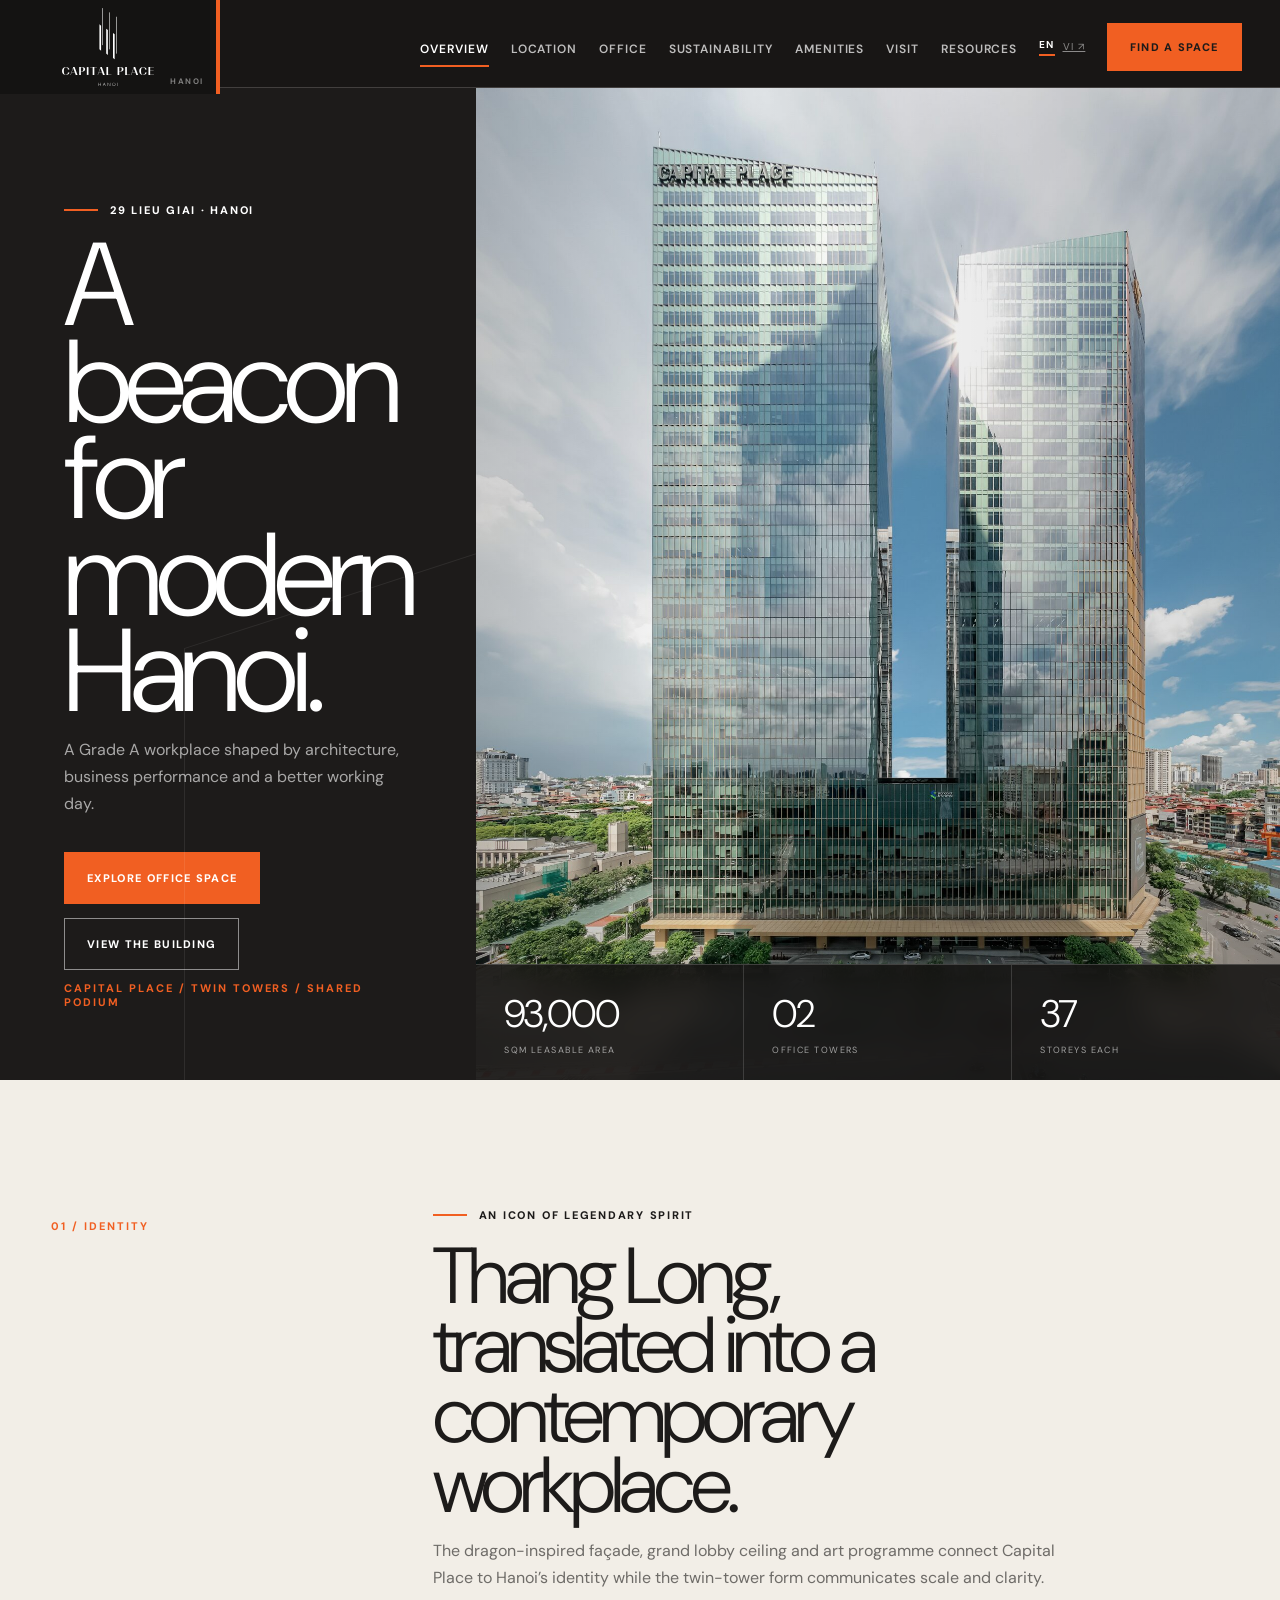
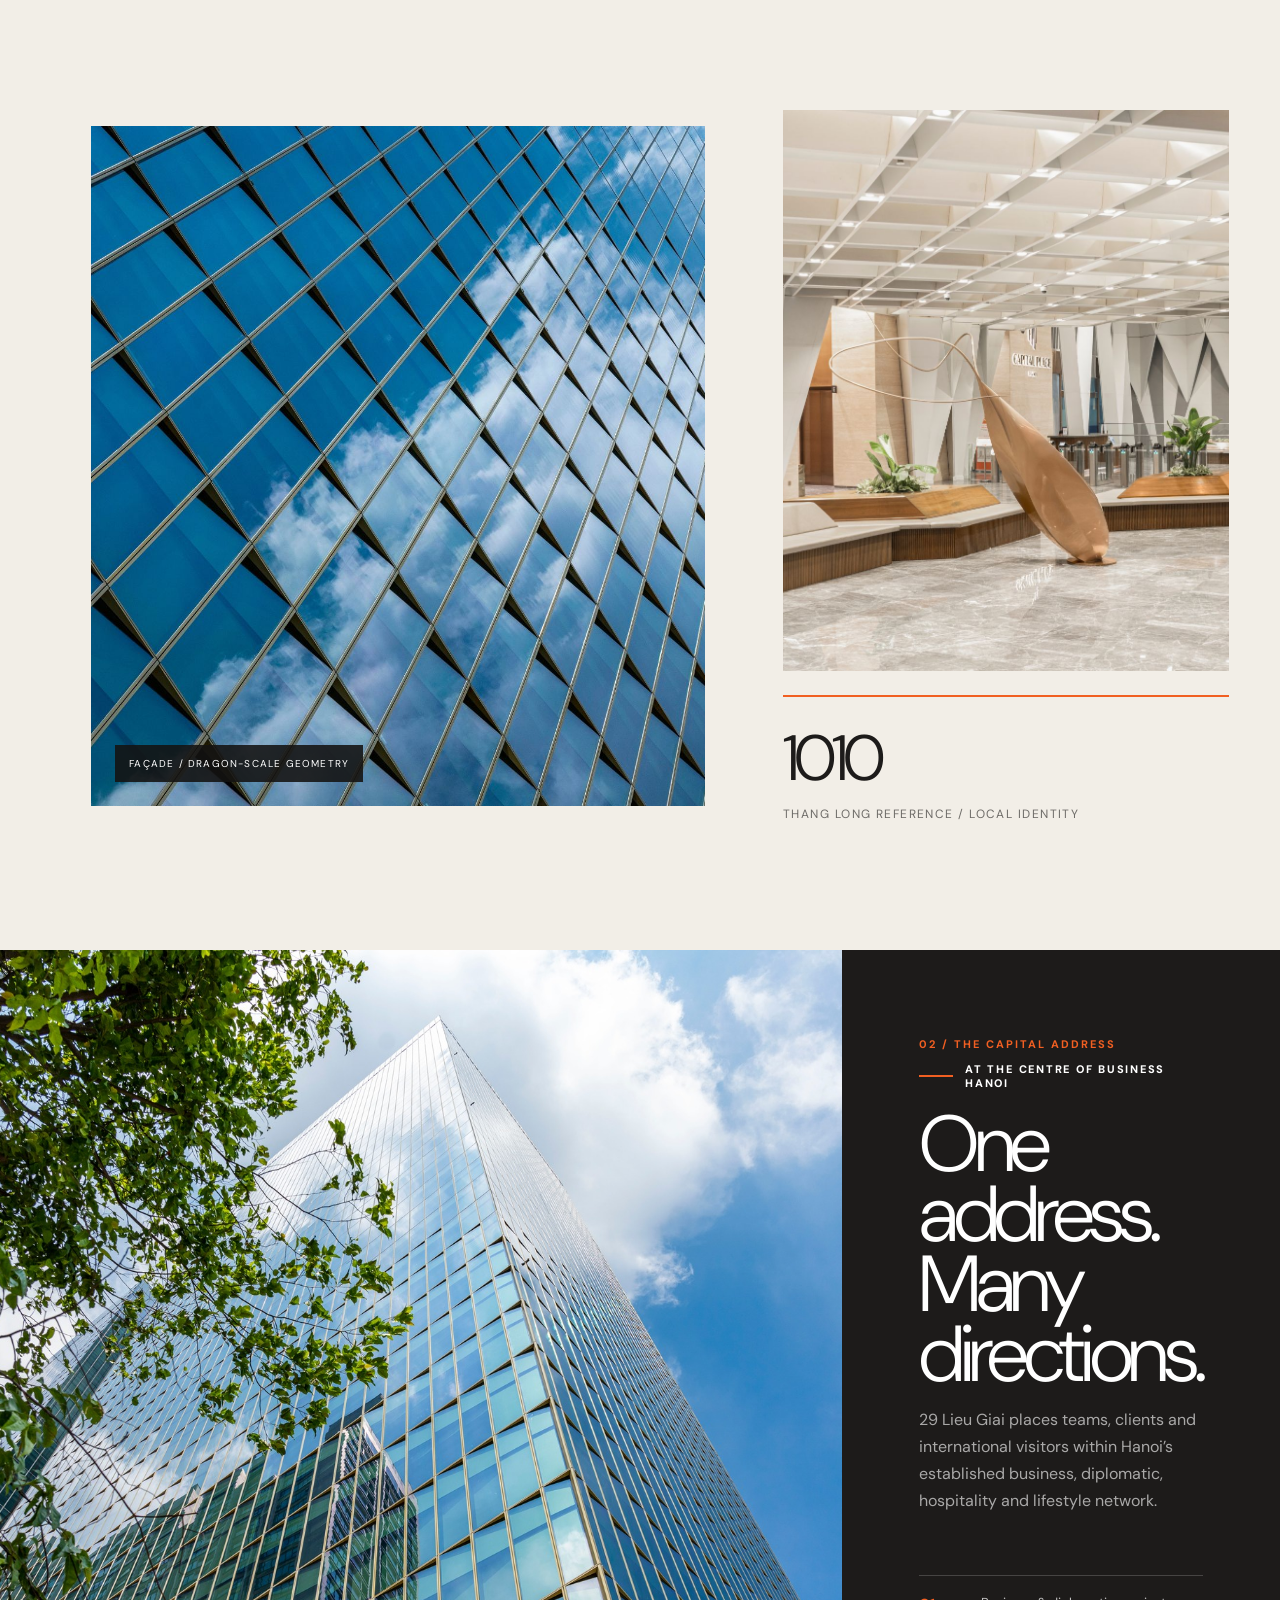
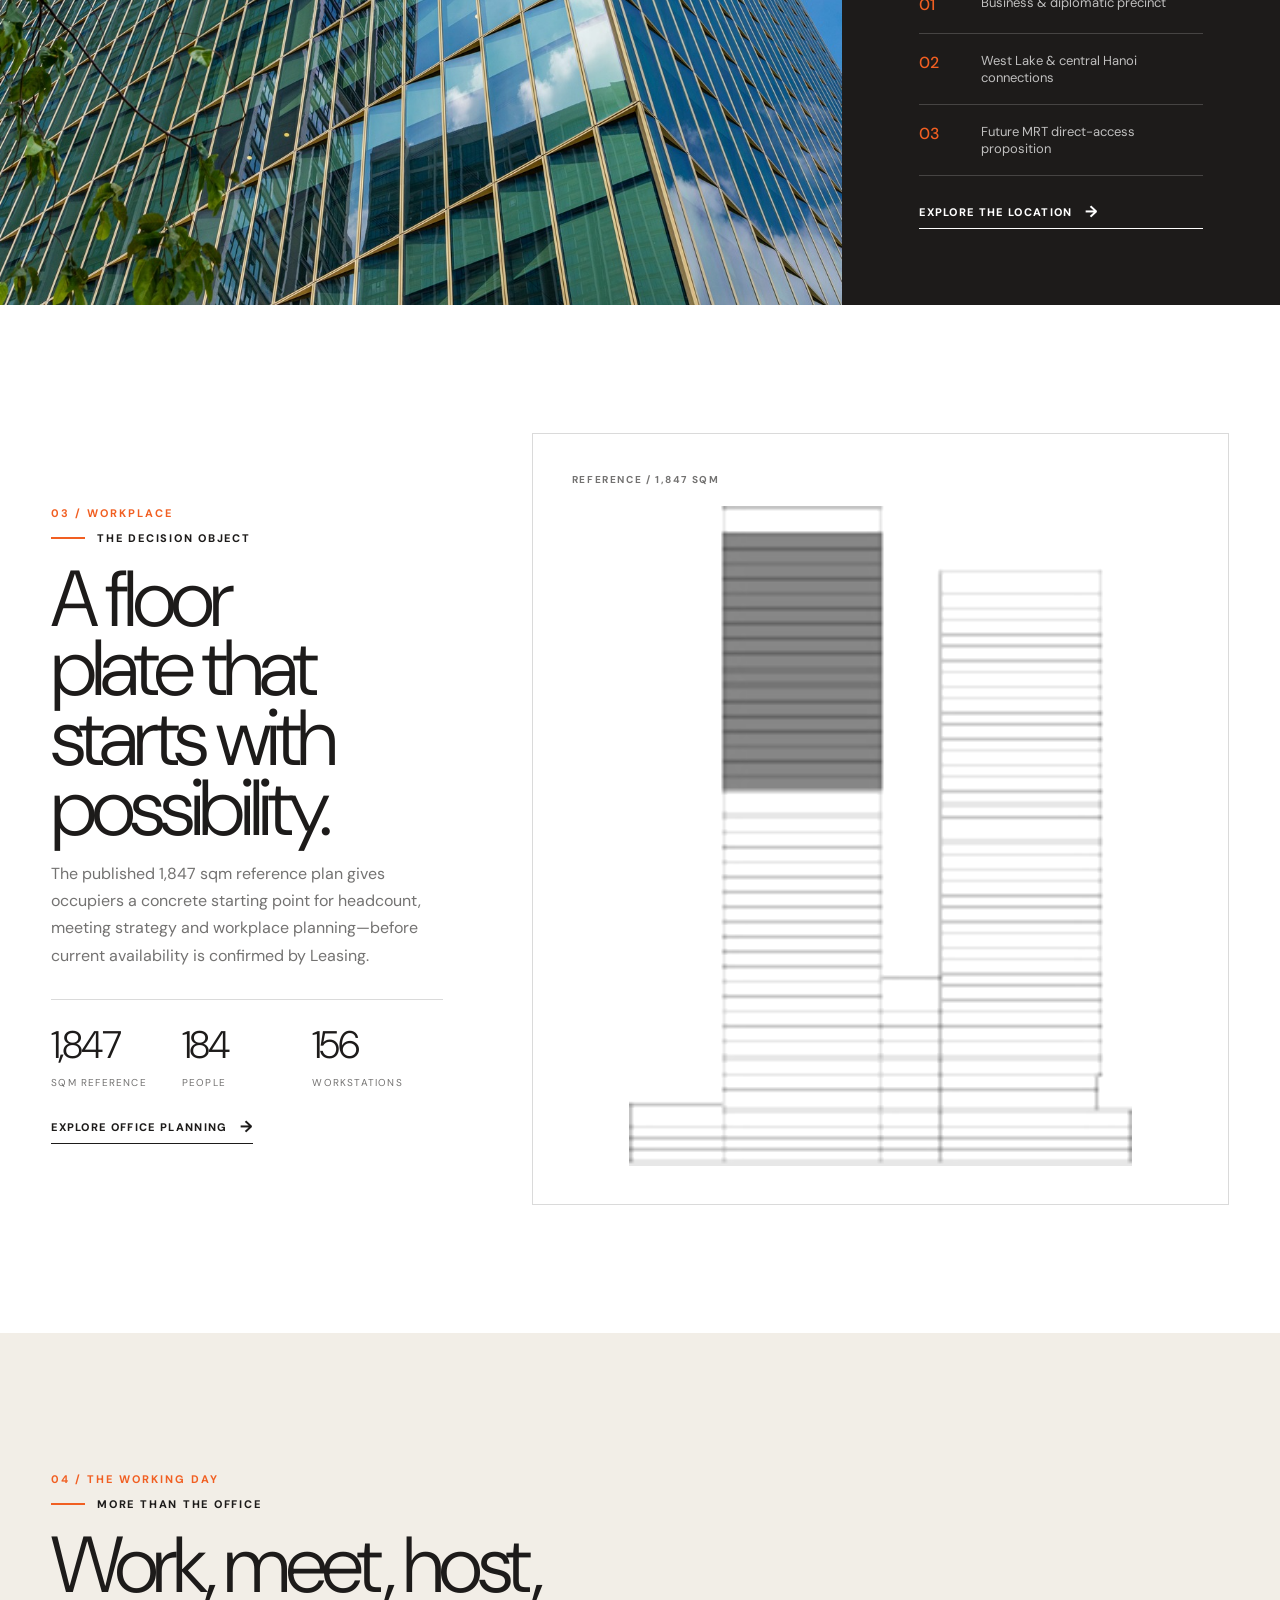
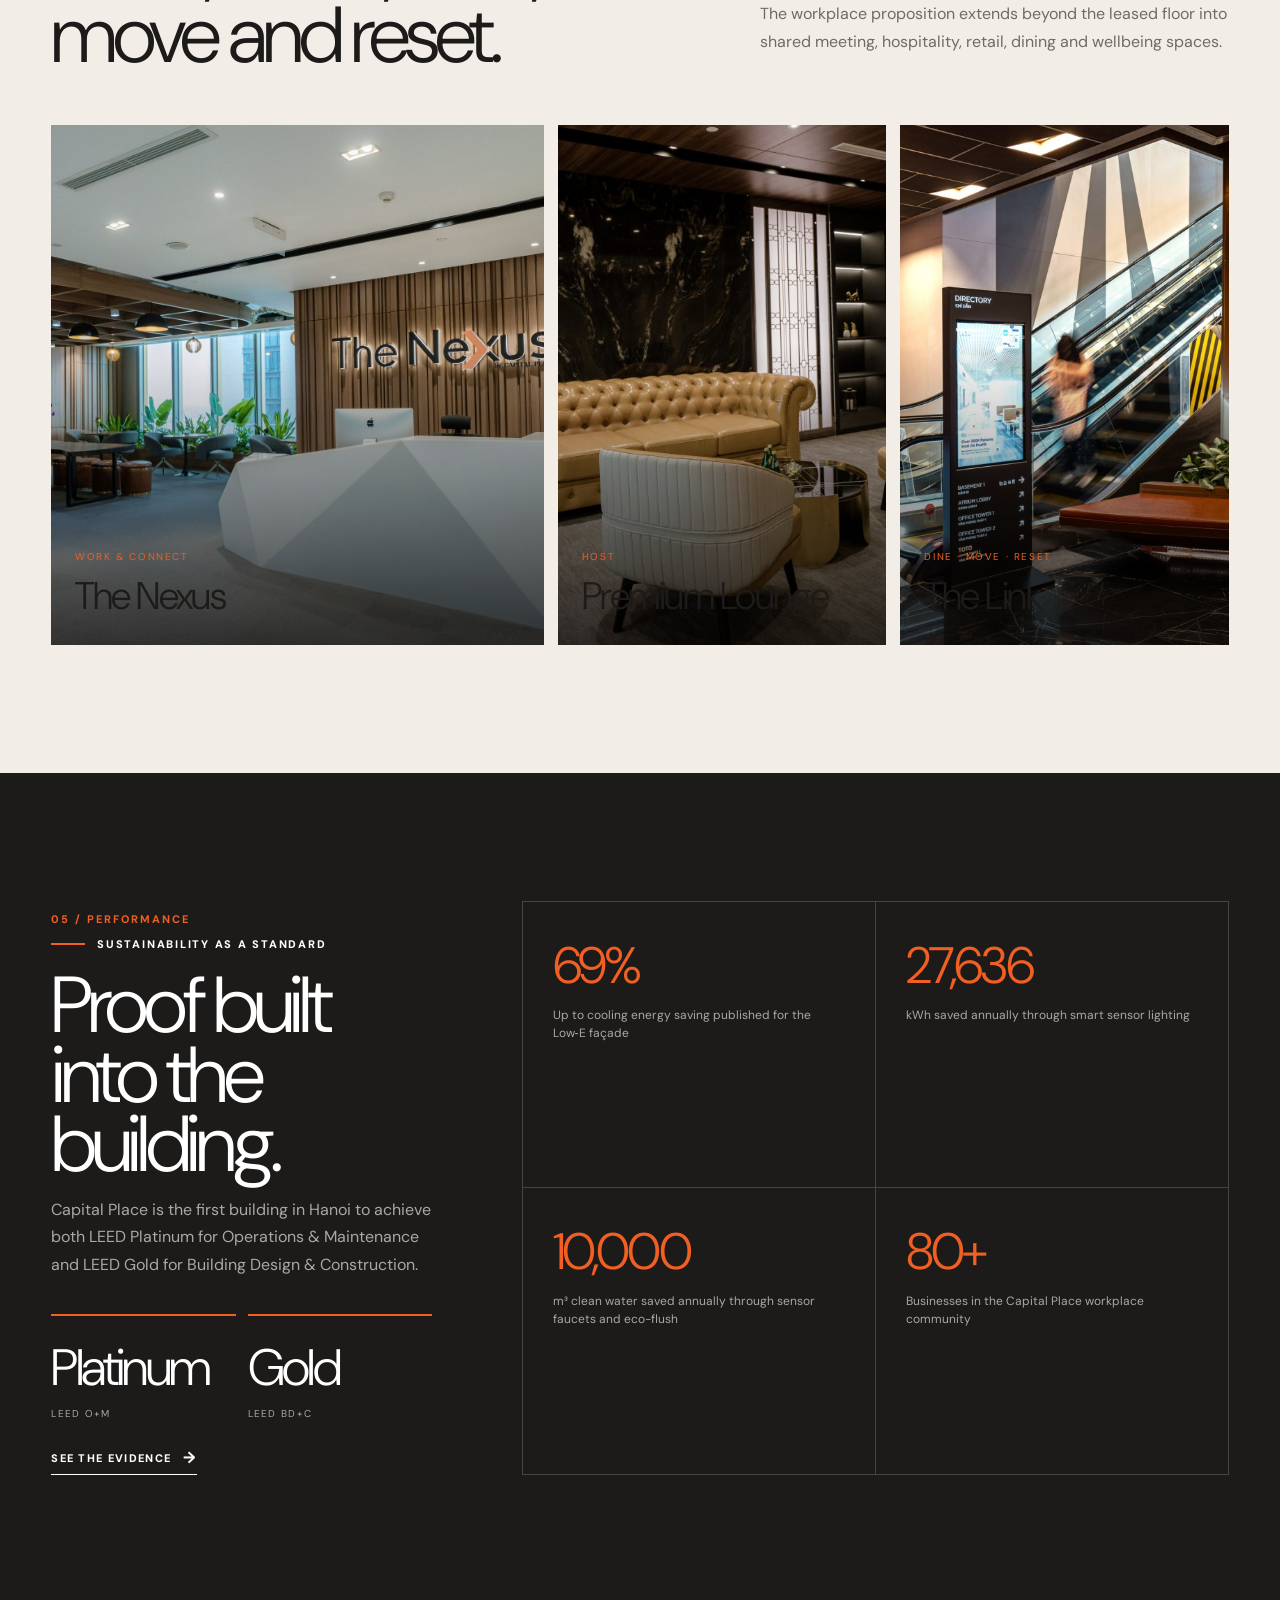
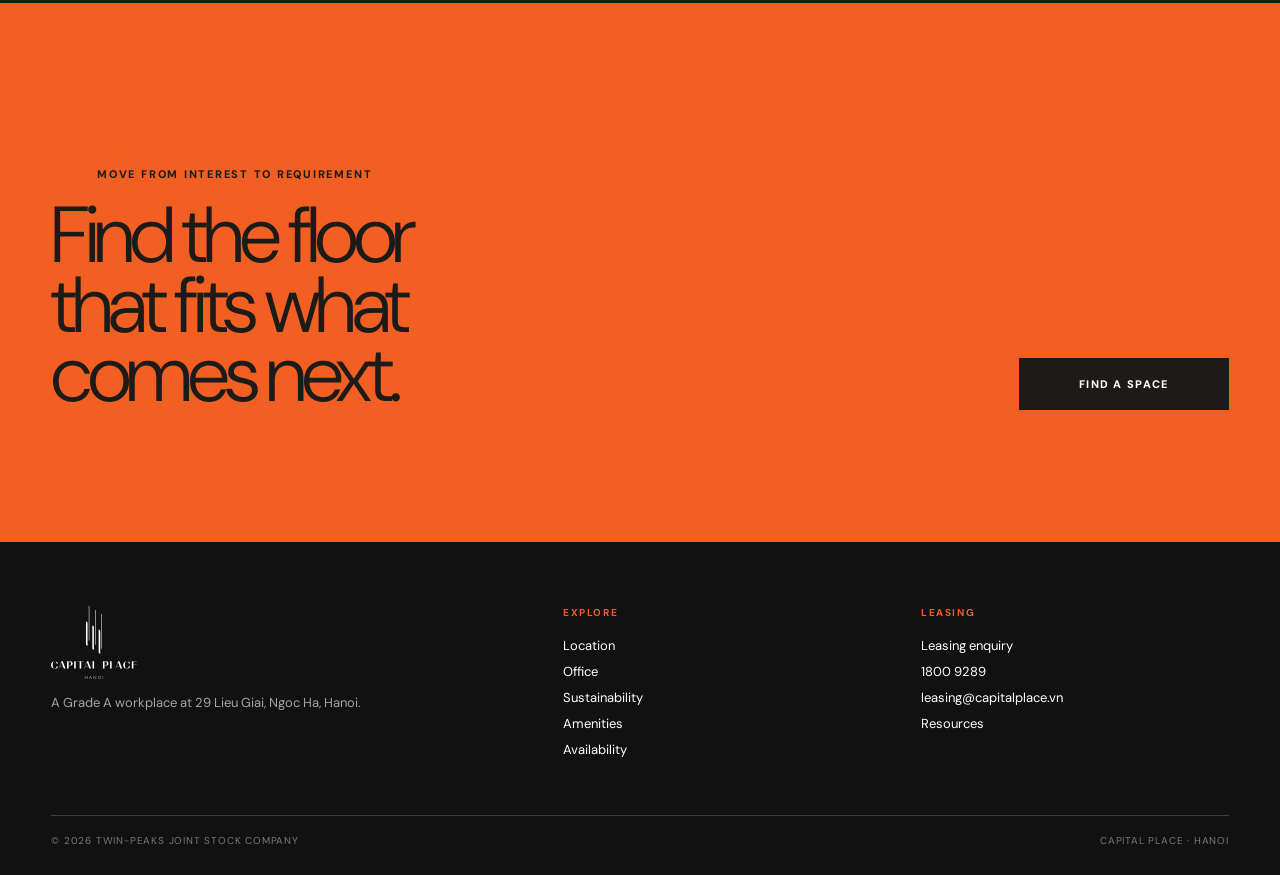
==== index.html @ ff676497 "feat: rebuild Capital homepage from research and leasing journey" ====
<!doctype html>
<html lang="en">
<head>
  <meta charset="UTF-8" />
  <meta name="viewport" content="width=device-width, initial-scale=1.0" />
  <title>Capital Place Hanoi — A Beacon for Modern Hanoi</title>
  <meta name="description" content="Capital Place is a Grade A workplace at 29 Lieu Giai, Hanoi: two 37-storey towers, 93,000 sqm of leasable area, dual LEED credentials and flexible office floor plates." />
  <meta name="theme-color" content="#1d1b1a" />
  <link rel="preconnect" href="https://fonts.googleapis.com" />
  <link rel="preconnect" href="https://fonts.gstatic.com" crossorigin />
  <link href="https://fonts.googleapis.com/css2?family=DM+Sans:wght@300;400;500;600;700&display=swap" rel="stylesheet" />
  <link rel="preload" as="image" href="assets/images/official/capital-place-towers.jpg" />
  <link rel="stylesheet" href="assets/capital-v6.css?v=20260901-1" />
</head>
<body class="cp6">
<a class="skip-link" href="#main-content">Skip to content</a>
<header class="cp6-nav">
  <div class="cp6-nav-inner">
    <a class="cp6-brand" href="index.html" aria-label="Capital Place Hanoi home"><img src="assets/brand/capital-place-logo.svg" alt="Capital Place Hanoi" width="89" height="75" /></a>
    <nav class="cp6-nav-links" aria-label="Primary navigation">
      <a href="index.html">Overview</a><a href="location.html">Location</a><a href="office.html">Office</a><a href="sustainability.html">Sustainability</a><a href="amenities.html">Amenities</a><a href="visit.html">Visit</a><a href="resources.html">Resources</a>
      <span class="cp6-lang"><strong>EN</strong><a href="https://capitalplace.com.vn/vi/trang-chu/" target="_blank" rel="noopener">VI ↗</a></span>
      <a class="cp6-nav-cta" href="availability.html">Find a Space</a>
    </nav>
    <button class="cp6-menu" type="button" aria-label="Open navigation" aria-controls="primary-nav"><span></span></button>
  </div>
</header>

<main id="main-content">
  <section class="cp6-hero">
    <div class="cp6-hero-copy">
      <div>
        <p class="cp6-kicker">29 Lieu Giai · Hanoi</p>
        <h1 class="cp6-display">A beacon for modern Hanoi.</h1>
        <p class="cp6-copy light">A Grade A workplace shaped by architecture, business performance and a better working day.</p>
        <div class="cp6-hero-actions"><a class="cp6-primary" href="availability.html">Explore office space</a><a class="cp6-secondary" href="office.html">View the building</a></div>
      </div>
      <p class="cp6-index">Capital Place / Twin towers / Shared podium</p>
    </div>
    <div class="cp6-hero-media">
      <img src="assets/images/official/capital-place-towers.jpg" alt="Capital Place twin towers rising above Hanoi" width="1595" height="2048" fetchpriority="high" />
      <div class="cp6-hero-facts" aria-label="Capital Place key facts">
        <span><strong>93,000</strong><small>sqm leasable area</small></span><span><strong>02</strong><small>office towers</small></span><span><strong>37</strong><small>storeys each</small></span>
      </div>
    </div>
  </section>

  <section class="cp6-section paper" id="identity">
    <div class="container">
      <div class="cp6-intro-grid cp6-reveal">
        <div><p class="cp6-index">01 / Identity</p></div>
        <div><p class="cp6-kicker">An icon of legendary spirit</p><h2 class="cp6-h2">Thang Long, translated into a contemporary workplace.</h2><p class="cp6-copy">The dragon-inspired façade, grand lobby ceiling and art programme connect Capital Place to Hanoi’s identity while the twin-tower form communicates scale and clarity.</p></div>
      </div>
      <div class="cp6-story-grid cp6-reveal">
        <figure class="cp6-story-main"><img src="assets/images/official/architecture-facade-official.jpg" alt="Dragon-inspired façade detail at Capital Place" loading="lazy" /><figcaption>Façade / dragon-scale geometry</figcaption></figure>
        <div class="cp6-story-side">
          <figure><img src="assets/images/official/architecture-lobby-official.jpg" alt="Grand Lobby at Capital Place" loading="lazy" /></figure>
          <div class="cp6-story-note"><strong>1010</strong><span>Thang Long reference / local identity</span></div>
        </div>
      </div>
    </div>
  </section>

  <section class="cp6-address-grid" id="location">
    <div class="cp6-address-media"><img src="assets/images/location/context-map.png" alt="Capital Place in the Hanoi business and diplomatic district" loading="lazy" /></div>
    <div class="cp6-address-copy cp6-reveal">
      <p class="cp6-index">02 / The Capital Address</p><p class="cp6-kicker">At the centre of business Hanoi</p><h2 class="cp6-h2">One address. Many directions.</h2><p class="cp6-copy light">29 Lieu Giai places teams, clients and international visitors within Hanoi’s established business, diplomatic, hospitality and lifestyle network.</p>
      <div class="cp6-address-list"><div><b>01</b><span>Business & diplomatic precinct</span></div><div><b>02</b><span>West Lake & central Hanoi connections</span></div><div><b>03</b><span>Future MRT direct-access proposition</span></div></div>
      <a class="cp6-link" href="location.html">Explore the location</a>
    </div>
  </section>

  <section class="cp6-section" id="workplace">
    <div class="container cp6-floor-grid">
      <div class="cp6-reveal"><p class="cp6-index">03 / Workplace</p><p class="cp6-kicker">The decision object</p><h2 class="cp6-h2">A floor plate that starts with possibility.</h2><p class="cp6-copy">The published 1,847 sqm reference plan gives occupiers a concrete starting point for headcount, meeting strategy and workplace planning—before current availability is confirmed by Leasing.</p><div class="cp6-floor-stats"><span><strong>1,847</strong><small>sqm reference</small></span><span><strong>184</strong><small>people</small></span><span><strong>156</strong><small>workstations</small></span></div><a class="cp6-link" href="office.html">Explore office planning</a></div>
      <div class="cp6-floor-sheet cp6-reveal"><img src="assets/images/official/floor-standard.png" alt="Published reference floor plan for Capital Place" loading="lazy" /></div>
    </div>
  </section>

  <section class="cp6-section paper" id="experience">
    <div class="container">
      <div class="cp6-experience-head cp6-reveal"><div><p class="cp6-index">04 / The Working Day</p><p class="cp6-kicker">More than the office</p><h2 class="cp6-h2">Work, meet, host, move and reset.</h2></div><p class="cp6-copy">The workplace proposition extends beyond the leased floor into shared meeting, hospitality, retail, dining and wellbeing spaces.</p></div>
      <div class="cp6-experience-grid cp6-reveal">
        <a class="cp6-experience-card" href="amenities.html"><img src="assets/images/official/the-nexus.jpg" alt="The Nexus at Capital Place" loading="lazy" /><div><small>Work & connect</small><h3>The Nexus</h3></div></a>
        <a class="cp6-experience-card" href="amenities.html"><img src="assets/images/official/premium-lounge.jpeg" alt="Premium Lounge at Capital Place" loading="lazy" /><div><small>Host</small><h3>Premium Lounge</h3></div></a>
        <a class="cp6-experience-card" href="amenities.html#the-link"><img src="assets/images/official/the-link.jpg" alt="The Link at Capital Place" loading="lazy" /><div><small>Dine · Move · Reset</small><h3>The Link</h3></div></a>
      </div>
    </div>
  </section>

  <section class="cp6-section dark" id="sustainability">
    <div class="container cp6-esg-grid">
      <div class="cp6-reveal"><p class="cp6-index">05 / Performance</p><p class="cp6-kicker">Sustainability as a standard</p><h2 class="cp6-h2">Proof built into the building.</h2><p class="cp6-copy light">Capital Place is the first building in Hanoi to achieve both LEED Platinum for Operations & Maintenance and LEED Gold for Building Design & Construction.</p><div class="cp6-cert-row"><div class="cp6-cert"><strong>Platinum</strong><span>LEED O+M</span></div><div class="cp6-cert"><strong>Gold</strong><span>LEED BD+C</span></div></div><a class="cp6-link" href="sustainability.html">See the evidence</a></div>
      <div class="cp6-evidence cp6-reveal"><article><strong>69%</strong><span>Up to cooling energy saving published for the Low‑E façade</span></article><article><strong>27,636</strong><span>kWh saved annually through smart sensor lighting</span></article><article><strong>10,000</strong><span>m³ clean water saved annually through sensor faucets and eco-flush</span></article><article><strong>80+</strong><span>Businesses in the Capital Place workplace community</span></article></div>
    </div>
  </section>

  <section class="cp6-section orange" id="leasing">
    <div class="container cp6-leasing-band cp6-reveal"><div><p class="cp6-index">06 / Leasing</p><p class="cp6-kicker">Move from interest to requirement</p><h2 class="cp6-h2">Find the floor that fits what comes next.</h2></div><a class="cp6-primary" href="availability.html">Find a Space</a></div>
  </section>
</main>

<footer class="cp6-footer">
  <div class="cp6-footer-inner"><div class="cp6-footer-logo"><img src="assets/brand/capital-place-logo.svg" alt="Capital Place Hanoi" /><p>A Grade A workplace at 29 Lieu Giai, Ngoc Ha, Hanoi.</p></div><div><h4>Explore</h4><a href="location.html">Location</a><a href="office.html">Office</a><a href="sustainability.html">Sustainability</a><a href="amenities.html">Amenities</a><a href="availability.html">Availability</a></div><div><h4>Leasing</h4><a href="leasing.html">Leasing enquiry</a><a href="tel:18009289">1800 9289</a><a href="mailto:leasing@capitalplace.vn">leasing@capitalplace.vn</a><a href="resources.html">Resources</a></div></div>
  <div class="cp6-footer-bottom"><span>© 2026 Twin-Peaks Joint Stock Company</span><span>Capital Place · Hanoi</span></div>
</footer>
<script src="assets/capital-v6.js?v=20260901-1"></script>
</body>
</html>
---- assets/capital-v6.css ----
/* Capital Place v6 — Architectural Editorial × Leasing Blueprint
   2026-09-01. New system, not a patch layer.
*/
:root{
  --cp-ink:#1d1b1a;
  --cp-ink-2:#2a2725;
  --cp-paper:#f2eee7;
  --cp-paper-2:#e6dfd5;
  --cp-white:#ffffff;
  --cp-orange:#f15f22;
  --cp-line:rgba(29,27,26,.16);
  --cp-line-light:rgba(255,255,255,.18);
  --cp-muted:rgba(29,27,26,.62);
  --cp-muted-light:rgba(255,255,255,.62);
  --cp-max:1480px;
  --cp-gutter:clamp(20px,4vw,64px);
  --cp-space:clamp(72px,10vw,152px);
  --cp-ease:cubic-bezier(.2,.8,.2,1);
}
*{box-sizing:border-box}
html{scroll-behavior:smooth;background:var(--cp-ink)}
body.cp6{margin:0;background:var(--cp-white);color:var(--cp-ink);font-family:"DM Sans",Arial,sans-serif;overflow-x:hidden}
body.cp6 img{display:block;max-width:100%}
body.cp6 a{color:inherit}
body.cp6 button,body.cp6 input,body.cp6 select,body.cp6 textarea{font:inherit}
body.cp6 .container{width:min(calc(100% - var(--cp-gutter)*2),var(--cp-max));margin-inline:auto}
body.cp6 .sr-only{position:absolute!important;width:1px!important;height:1px!important;padding:0!important;margin:-1px!important;overflow:hidden!important;clip:rect(0,0,0,0)!important;white-space:nowrap!important;border:0!important}
body.cp6 .skip-link{position:fixed;left:16px;top:-60px;z-index:9999;background:var(--cp-orange);color:var(--cp-ink);padding:12px 16px;text-decoration:none;font-weight:700;transition:top .2s}
body.cp6 .skip-link:focus{top:16px}

/* NAV — always dark. No white-on-white state. */
.cp6-nav{position:fixed;inset:0 0 auto 0;z-index:1000;height:88px;background:rgba(24,22,21,.96);border-bottom:1px solid var(--cp-line-light);backdrop-filter:blur(16px)}
.cp6-nav-inner{height:100%;display:grid;grid-template-columns:220px minmax(0,1fr);align-items:stretch}
.cp6-brand{position:relative;display:flex;align-items:center;justify-content:center;background:#141312;border-right:4px solid var(--cp-orange);padding:8px 28px;text-decoration:none}
.cp6-brand img{width:92px;height:auto;filter:none!important;opacity:1!important}
.cp6-brand::after{content:"HANOI";position:absolute;right:12px;bottom:8px;color:rgba(255,255,255,.46);font-size:8px;font-weight:700;letter-spacing:.2em}
.cp6-nav-links{display:flex;align-items:center;justify-content:flex-end;gap:clamp(18px,1.7vw,30px);padding-inline:clamp(24px,3vw,54px)}
.cp6-nav-links>a:not(.cp6-nav-cta){position:relative;color:rgba(255,255,255,.72);font-size:12px;font-weight:600;letter-spacing:.08em;text-transform:uppercase;text-decoration:none;padding-block:34px 30px;white-space:nowrap}
.cp6-nav-links>a:not(.cp6-nav-cta)::after{content:"";position:absolute;left:0;bottom:20px;width:0;height:2px;background:var(--cp-orange);transition:width .25s var(--cp-ease)}
.cp6-nav-links>a:hover,.cp6-nav-links>a[aria-current="page"]{color:#fff}
.cp6-nav-links>a:hover::after,.cp6-nav-links>a[aria-current="page"]::after{width:100%}
.cp6-nav-cta{display:inline-flex;align-items:center;justify-content:center;min-height:48px;padding:0 22px;background:var(--cp-orange);color:var(--cp-ink)!important;text-transform:uppercase;text-decoration:none;font-size:11px;font-weight:800;letter-spacing:.11em;border:1px solid var(--cp-orange);transition:.2s var(--cp-ease)}
.cp6-nav-cta:hover,.cp6-nav-cta:focus-visible{background:#fff;border-color:#fff}
.cp6-lang{display:flex;align-items:center;gap:8px;color:rgba(255,255,255,.5);font-size:10px;letter-spacing:.12em}
.cp6-lang strong{color:#fff;border-bottom:2px solid var(--cp-orange);padding-bottom:3px}
.cp6-menu{display:none;width:46px;height:46px;border:1px solid rgba(255,255,255,.28);background:transparent;color:#fff;align-self:center;justify-self:end;margin-right:20px}
.cp6-menu span,.cp6-menu span::before,.cp6-menu span::after{display:block;width:20px;height:1px;background:currentColor;content:"";position:relative}
.cp6-menu span::before{position:absolute;top:-6px}.cp6-menu span::after{position:absolute;top:6px}

/* Core typography */
.cp6-kicker{display:flex;align-items:center;gap:12px;margin:0 0 20px;text-transform:uppercase;font-size:11px;font-weight:800;letter-spacing:.16em;color:inherit}
.cp6-kicker::before{content:"";width:34px;height:2px;background:var(--cp-orange);flex:0 0 auto}
.cp6-display,.cp6-h1,.cp6-h2,.cp6-h3{margin:0;font-weight:300;letter-spacing:-.055em;text-wrap:balance}
.cp6-display{font-size:clamp(64px,9.2vw,158px);line-height:.82}
.cp6-h1{font-size:clamp(58px,8vw,132px);line-height:.84}
.cp6-h2{font-size:clamp(46px,6.2vw,98px);line-height:.88}
.cp6-h3{font-size:clamp(28px,3.2vw,48px);line-height:.96}
.cp6-copy{font-size:clamp(16px,1.15vw,19px);line-height:1.7;color:var(--cp-muted);max-width:58ch}
.cp6-copy.light{color:var(--cp-muted-light)}
.cp6-rule{height:1px;background:var(--cp-line)}
.cp6-rule.light{background:var(--cp-line-light)}
.cp6-index{font-size:11px;letter-spacing:.18em;font-weight:700;text-transform:uppercase;color:var(--cp-orange)}
.cp6-link{display:inline-flex;align-items:center;gap:12px;margin-top:28px;padding-bottom:8px;border-bottom:1px solid currentColor;text-transform:uppercase;text-decoration:none;font-size:11px;font-weight:800;letter-spacing:.12em}
.cp6-link::after{content:"→";font-size:16px;line-height:1}
.cp6-link:hover{color:var(--cp-orange)}

/* HERO */
.cp6-hero{padding-top:88px;min-height:100svh;display:grid;grid-template-columns:minmax(360px,.8fr) minmax(0,1.35fr);background:var(--cp-ink);color:#fff}
.cp6-hero-copy{position:relative;padding:clamp(70px,9vw,140px) clamp(32px,5vw,80px) 60px;display:flex;flex-direction:column;justify-content:space-between;min-height:calc(100svh - 88px);overflow:hidden}
.cp6-hero-copy::after{content:"";position:absolute;right:-140px;bottom:-180px;width:430px;height:680px;border:1px solid rgba(255,255,255,.08);transform:skewY(-18deg);pointer-events:none}
.cp6-hero-copy .cp6-copy{max-width:38ch}
.cp6-hero-media{position:relative;min-height:calc(100svh - 88px);overflow:hidden;background:#161616}
.cp6-hero-media>img{position:absolute;inset:0;width:100%;height:100%;object-fit:cover}
.cp6-hero-media::after{content:"";position:absolute;inset:0;background:linear-gradient(90deg,rgba(24,22,21,.2),transparent 30%,rgba(0,0,0,.16)),linear-gradient(0deg,rgba(0,0,0,.24),transparent 30%)}
.cp6-hero-facts{position:absolute;left:0;right:0;bottom:0;z-index:2;display:grid;grid-template-columns:repeat(3,1fr);background:rgba(20,19,18,.86);border-top:1px solid rgba(255,255,255,.18);backdrop-filter:blur(14px)}
.cp6-hero-facts span{padding:24px 28px;border-right:1px solid rgba(255,255,255,.15)}
.cp6-hero-facts span:last-child{border-right:0}
.cp6-hero-facts strong{display:block;font-size:clamp(28px,3vw,48px);font-weight:300;letter-spacing:-.05em}
.cp6-hero-facts small{display:block;margin-top:5px;color:rgba(255,255,255,.58);font-size:9px;letter-spacing:.16em;text-transform:uppercase}
.cp6-hero-actions{display:flex;flex-wrap:wrap;gap:14px;margin-top:34px}
.cp6-primary,.cp6-secondary{min-height:52px;display:inline-flex;align-items:center;justify-content:center;padding:0 22px;text-decoration:none;text-transform:uppercase;font-size:11px;font-weight:800;letter-spacing:.12em}
.cp6-primary{background:var(--cp-orange);color:var(--cp-ink);border:1px solid var(--cp-orange)}
.cp6-secondary{border:1px solid rgba(255,255,255,.5);color:#fff}
.cp6-primary:hover{background:#fff;border-color:#fff}.cp6-secondary:hover{border-color:var(--cp-orange);color:var(--cp-orange)}

/* HOME composition */
.cp6-section{padding:var(--cp-space) 0;position:relative}
.cp6-section.paper{background:var(--cp-paper)}
.cp6-section.dark{background:var(--cp-ink);color:#fff}
.cp6-section.orange{background:var(--cp-orange);color:var(--cp-ink)}
.cp6-intro-grid{display:grid;grid-template-columns:.44fr 1.2fr;gap:clamp(36px,7vw,110px);align-items:start}
.cp6-intro-grid .cp6-h2{max-width:11ch}
.cp6-story-grid{margin-top:clamp(54px,8vw,110px);display:grid;grid-template-columns:1.12fr .72fr;gap:clamp(20px,3vw,42px);align-items:stretch}
.cp6-story-main{position:relative;min-height:680px;overflow:hidden;background:#ccc}
.cp6-story-main img{width:100%;height:100%;object-fit:cover}
.cp6-story-main figcaption{position:absolute;left:24px;bottom:24px;background:rgba(20,19,18,.88);color:#fff;padding:12px 14px;font-size:10px;letter-spacing:.12em;text-transform:uppercase}
.cp6-story-side{display:grid;grid-template-rows:1fr auto;gap:24px}
.cp6-story-side figure{margin:0;min-height:390px;overflow:hidden;background:#ddd}
.cp6-story-side img{width:100%;height:100%;object-fit:cover}
.cp6-story-note{border-top:2px solid var(--cp-orange);padding-top:20px}
.cp6-story-note strong{display:block;font-size:clamp(36px,5vw,72px);font-weight:300;letter-spacing:-.06em}
.cp6-story-note span{display:block;margin-top:6px;color:var(--cp-muted);font-size:12px;letter-spacing:.12em;text-transform:uppercase}

.cp6-address-grid{display:grid;grid-template-columns:1.35fr .65fr;min-height:720px}
.cp6-address-media{position:relative;min-height:720px;background:#cfc8bc;overflow:hidden}
.cp6-address-media img{width:100%;height:100%;object-fit:cover}
.cp6-address-copy{background:var(--cp-ink);color:#fff;padding:clamp(48px,6vw,90px);display:flex;flex-direction:column;justify-content:center}
.cp6-address-list{margin-top:44px;border-top:1px solid var(--cp-line-light)}
.cp6-address-list div{display:grid;grid-template-columns:46px 1fr;gap:16px;padding:18px 0;border-bottom:1px solid var(--cp-line-light)}
.cp6-address-list b{color:var(--cp-orange);font-weight:500}.cp6-address-list span{font-size:13px;color:rgba(255,255,255,.72)}

.cp6-floor-grid{display:grid;grid-template-columns:.72fr 1.28fr;gap:clamp(36px,7vw,110px);align-items:center}
.cp6-floor-sheet{background:#fff;border:1px solid var(--cp-line);padding:clamp(22px,3vw,44px);position:relative}
.cp6-floor-sheet::before{content:"REFERENCE / 1,847 SQM";display:block;margin-bottom:20px;font-size:10px;font-weight:700;letter-spacing:.16em;color:var(--cp-muted)}
.cp6-floor-sheet img{width:100%;max-height:660px;object-fit:contain;filter:grayscale(1) contrast(1.08)}
.cp6-floor-stats{display:grid;grid-template-columns:repeat(3,1fr);border-top:1px solid var(--cp-line);margin-top:30px}
.cp6-floor-stats span{padding:20px 16px 0 0}
.cp6-floor-stats strong{display:block;font-size:clamp(28px,3vw,44px);font-weight:300;letter-spacing:-.05em}
.cp6-floor-stats small{font-size:10px;text-transform:uppercase;letter-spacing:.12em;color:var(--cp-muted)}

.cp6-experience-head{display:grid;grid-template-columns:1fr .7fr;gap:40px;align-items:end}
.cp6-experience-grid{margin-top:54px;display:grid;grid-template-columns:1.2fr .8fr .8fr;gap:14px}
.cp6-experience-card{position:relative;min-height:520px;overflow:hidden;background:#222;color:#fff;text-decoration:none}
.cp6-experience-card:nth-child(2),.cp6-experience-card:nth-child(3){min-height:420px}
.cp6-experience-card img{position:absolute;inset:0;width:100%;height:100%;object-fit:cover;transition:transform .7s var(--cp-ease)}
.cp6-experience-card::after{content:"";position:absolute;inset:0;background:linear-gradient(0deg,rgba(0,0,0,.72),transparent 58%)}
.cp6-experience-card div{position:absolute;z-index:2;left:24px;right:24px;bottom:24px}
.cp6-experience-card small{display:block;color:var(--cp-orange);font-size:10px;letter-spacing:.16em;text-transform:uppercase}.cp6-experience-card h3{margin:8px 0 0;font-size:clamp(28px,3vw,46px);font-weight:300;letter-spacing:-.04em}
.cp6-experience-card:hover img{transform:scale(1.035)}

.cp6-esg-grid{display:grid;grid-template-columns:.7fr 1.3fr;gap:clamp(40px,7vw,110px)}
.cp6-cert-row{display:grid;grid-template-columns:repeat(2,1fr);gap:12px;margin-top:36px}
.cp6-cert{border-top:2px solid var(--cp-orange);padding-top:18px}.cp6-cert strong{display:block;font-size:clamp(34px,4vw,58px);font-weight:300;letter-spacing:-.05em}.cp6-cert span{font-size:10px;letter-spacing:.13em;text-transform:uppercase;color:var(--cp-muted-light)}
.cp6-evidence{display:grid;grid-template-columns:repeat(2,1fr);border-top:1px solid var(--cp-line-light);border-left:1px solid var(--cp-line-light)}
.cp6-evidence article{padding:30px;border-right:1px solid var(--cp-line-light);border-bottom:1px solid var(--cp-line-light)}
.cp6-evidence strong{display:block;font-size:clamp(34px,4vw,58px);font-weight:300;letter-spacing:-.055em;color:var(--cp-orange)}
.cp6-evidence span{display:block;margin-top:7px;font-size:12px;line-height:1.5;color:var(--cp-muted-light)}

.cp6-leasing-band{display:grid;grid-template-columns:1fr auto;gap:40px;align-items:end}
.cp6-leasing-band .cp6-h2{max-width:10ch}.cp6-leasing-band .cp6-primary{background:var(--cp-ink);border-color:var(--cp-ink);color:#fff;min-width:210px}
.cp6-leasing-band .cp6-primary:hover{background:#fff;border-color:#fff;color:var(--cp-ink)}

/* PAGE HERO variants */
.cp6-page-hero{padding-top:88px;display:grid;grid-template-columns:.72fr 1.28fr;min-height:78svh;background:var(--cp-paper)}
.cp6-page-hero-copy{padding:clamp(70px,8vw,130px) clamp(32px,5vw,82px);display:flex;flex-direction:column;justify-content:center}
.cp6-page-hero-media{position:relative;min-height:calc(78svh - 88px);overflow:hidden}.cp6-page-hero-media img{width:100%;height:100%;object-fit:cover}.cp6-page-hero-media::after{content:"";position:absolute;inset:0;background:linear-gradient(0deg,rgba(0,0,0,.18),transparent 40%)}
.cp6-page-hero.dark{background:var(--cp-ink);color:#fff}.cp6-page-hero.dark .cp6-copy{color:var(--cp-muted-light)}

/* Location */
.cp6-map-grid{display:grid;grid-template-columns:1.3fr .7fr;min-height:660px;border:1px solid var(--cp-line)}
.cp6-map-visual{background:#d8d2c8;min-height:660px;overflow:hidden}.cp6-map-visual img{width:100%;height:100%;object-fit:cover}
.cp6-map-copy{padding:clamp(38px,5vw,74px);background:#fff;display:flex;flex-direction:column;justify-content:center}
.cp6-route-row{display:grid;grid-template-columns:repeat(4,1fr);margin-top:56px;border-top:1px solid var(--cp-line);border-left:1px solid var(--cp-line)}
.cp6-route-row article{padding:28px;border-right:1px solid var(--cp-line);border-bottom:1px solid var(--cp-line)}
.cp6-route-row strong{display:block;font-size:clamp(28px,3vw,48px);font-weight:300;letter-spacing:-.05em}.cp6-route-row span{font-size:10px;text-transform:uppercase;letter-spacing:.13em;color:var(--cp-muted)}
.cp6-surround-grid{display:grid;grid-template-columns:1.3fr .7fr .7fr;gap:14px;margin-top:48px}.cp6-surround-grid figure{margin:0;position:relative;min-height:480px;overflow:hidden}.cp6-surround-grid figure:nth-child(2),.cp6-surround-grid figure:nth-child(3){min-height:390px}.cp6-surround-grid img{width:100%;height:100%;object-fit:cover}.cp6-surround-grid figcaption{position:absolute;left:18px;bottom:18px;background:rgba(20,19,18,.86);color:#fff;padding:10px 12px;font-size:10px;letter-spacing:.11em;text-transform:uppercase}

/* Office */
.cp6-spec-band{display:grid;grid-template-columns:repeat(5,1fr);border-top:1px solid var(--cp-line);border-left:1px solid var(--cp-line);margin-top:48px}.cp6-spec-band div{padding:30px 24px;border-right:1px solid var(--cp-line);border-bottom:1px solid var(--cp-line)}.cp6-spec-band strong{display:block;font-size:clamp(28px,3vw,48px);font-weight:300;letter-spacing:-.05em}.cp6-spec-band span{display:block;margin-top:7px;font-size:10px;line-height:1.45;text-transform:uppercase;letter-spacing:.12em;color:var(--cp-muted)}
.cp6-anatomy-grid{display:grid;grid-template-columns:.65fr 1.35fr;gap:clamp(36px,7vw,100px);align-items:center}.cp6-anatomy-visual{position:relative;background:#fff;border:1px solid var(--cp-line);padding:clamp(20px,3vw,46px)}.cp6-anatomy-visual img{width:100%;max-height:720px;object-fit:contain;filter:grayscale(1) contrast(1.06)}

/* Sustainability */
.cp6-leed-row{display:grid;grid-template-columns:repeat(2,1fr);gap:16px;margin-top:40px}.cp6-leed-card{border-top:2px solid var(--cp-orange);padding-top:24px}.cp6-leed-card img{width:72px;height:72px;object-fit:contain;margin-bottom:18px}.cp6-leed-card strong{display:block;font-size:clamp(32px,4vw,56px);font-weight:300;letter-spacing:-.05em}.cp6-leed-card span{display:block;margin-top:6px;font-size:10px;line-height:1.5;letter-spacing:.13em;text-transform:uppercase;color:var(--cp-muted-light)}
.cp6-performance-grid{display:grid;grid-template-columns:repeat(3,1fr);border-top:1px solid var(--cp-line);border-left:1px solid var(--cp-line);margin-top:54px}.cp6-performance-grid article{padding:34px;border-right:1px solid var(--cp-line);border-bottom:1px solid var(--cp-line);min-height:210px}.cp6-performance-grid strong{display:block;font-size:clamp(38px,5vw,70px);font-weight:300;letter-spacing:-.06em;color:var(--cp-orange)}.cp6-performance-grid h3{margin:12px 0 8px;font-size:16px;letter-spacing:-.02em}.cp6-performance-grid p{margin:0;color:var(--cp-muted);font-size:13px;line-height:1.55}

/* Amenities */
.cp6-workday{display:grid;grid-template-columns:repeat(6,1fr);border-top:1px solid var(--cp-line);border-left:1px solid var(--cp-line);margin-top:48px}.cp6-workday article{padding:22px 18px;border-right:1px solid var(--cp-line);border-bottom:1px solid var(--cp-line)}.cp6-workday time{display:block;color:var(--cp-orange);font-size:24px;font-weight:300;letter-spacing:-.04em}.cp6-workday strong{display:block;margin-top:24px;font-size:17px}.cp6-workday span{display:block;margin-top:5px;color:var(--cp-muted);font-size:11px;line-height:1.45}
.cp6-feature-split{display:grid;grid-template-columns:1.2fr .8fr;min-height:680px}.cp6-feature-split.reverse{grid-template-columns:.8fr 1.2fr}.cp6-feature-media{min-height:680px;overflow:hidden;background:#ddd}.cp6-feature-media img{width:100%;height:100%;object-fit:cover}.cp6-feature-copy{padding:clamp(46px,6vw,90px);background:var(--cp-ink);color:#fff;display:flex;flex-direction:column;justify-content:center}.cp6-feature-split.reverse .cp6-feature-copy{background:var(--cp-paper);color:var(--cp-ink)}

/* Availability */
.cp6-availability-intro{display:grid;grid-template-columns:.72fr 1.28fr;gap:clamp(38px,7vw,100px);align-items:start}.cp6-availability-panel{border-top:3px solid var(--cp-orange);background:#fff;padding:32px;border-left:1px solid var(--cp-line);border-right:1px solid var(--cp-line);border-bottom:1px solid var(--cp-line)}.cp6-status{display:flex;align-items:center;gap:10px;margin-bottom:28px;font-size:10px;letter-spacing:.14em;text-transform:uppercase}.cp6-status i{width:9px;height:9px;border-radius:50%;background:var(--cp-orange)}
.cp6-requirement-grid{display:grid;grid-template-columns:repeat(2,1fr);gap:14px}.cp6-field label{display:block;margin-bottom:8px;font-size:10px;font-weight:700;letter-spacing:.12em;text-transform:uppercase}.cp6-field input,.cp6-field select,.cp6-field textarea{width:100%;min-height:52px;border:1px solid var(--cp-line);border-radius:0;background:#fff;padding:0 14px;color:var(--cp-ink)}.cp6-field textarea{min-height:116px;padding-top:14px;resize:vertical}.cp6-field.full{grid-column:1/-1}.cp6-form-note{margin:16px 0 0;color:var(--cp-muted);font-size:12px;line-height:1.55}
.cp6-plate-compare{display:grid;grid-template-columns:1.15fr .85fr;gap:clamp(36px,6vw,80px);align-items:center}.cp6-plate-compare figure{margin:0;background:#fff;border:1px solid var(--cp-line);padding:28px}.cp6-plate-compare figure img{width:100%;max-height:620px;object-fit:contain;filter:grayscale(1) contrast(1.05)}

/* Leasing form */
.cp6-contact-grid{display:grid;grid-template-columns:.65fr 1.35fr;gap:clamp(40px,8vw,120px);align-items:start}.cp6-contact-meta{border-top:2px solid var(--cp-orange);padding-top:24px}.cp6-contact-meta a{display:block;margin-top:12px;text-decoration:none}.cp6-form{display:grid;grid-template-columns:repeat(2,1fr);gap:16px}.cp6-form .cp6-primary{border:0;cursor:pointer}

/* Footer */
.cp6-footer{background:#111;color:#fff;border-top:4px solid var(--cp-orange);padding:64px var(--cp-gutter) 28px}
.cp6-footer-inner{width:min(100%,var(--cp-max));margin:auto;display:grid;grid-template-columns:1.2fr .8fr .8fr;gap:50px}.cp6-footer-logo img{width:86px}.cp6-footer p{color:var(--cp-muted-light);font-size:13px;line-height:1.65}.cp6-footer h4{margin:0 0 18px;font-size:10px;letter-spacing:.16em;text-transform:uppercase;color:var(--cp-orange)}.cp6-footer a{display:block;margin:9px 0;color:rgba(255,255,255,.72);text-decoration:none;font-size:13px}.cp6-footer a:hover{color:#fff}.cp6-footer-bottom{width:min(100%,var(--cp-max));margin:48px auto 0;padding-top:18px;border-top:1px solid var(--cp-line-light);display:flex;justify-content:space-between;gap:20px;color:rgba(255,255,255,.44);font-size:10px;letter-spacing:.08em;text-transform:uppercase}

/* Reveal */
.cp6-reveal{opacity:0;transform:translateY(28px);transition:opacity .7s var(--cp-ease),transform .7s var(--cp-ease)}.cp6-reveal.is-in{opacity:1;transform:none}

/* Responsive */
@media(max-width:1180px){
  .cp6-nav-inner{grid-template-columns:184px 1fr}.cp6-nav-links{gap:16px;padding-inline:22px}.cp6-nav-links>a:not(.cp6-nav-cta){font-size:10px}.cp6-nav-cta{min-width:auto;padding-inline:16px}.cp6-lang{display:none}
  .cp6-hero{grid-template-columns:.72fr 1.28fr}.cp6-spec-band{grid-template-columns:repeat(3,1fr)}.cp6-workday{grid-template-columns:repeat(3,1fr)}
}
@media(max-width:900px){
  .cp6-nav{height:76px}.cp6-nav-inner{grid-template-columns:164px 1fr}.cp6-brand{padding:6px 22px}.cp6-brand img{width:76px}.cp6-nav-links{position:fixed;left:0;right:0;top:76px;display:none!important;flex-direction:column;align-items:stretch!important;gap:0!important;padding:18px 20px 28px!important;background:#171615;border-top:1px solid var(--cp-line-light);max-height:calc(100svh - 76px);overflow:auto}.cp6-nav-links.is-open{display:flex!important}.cp6-nav-links>a:not(.cp6-nav-cta){padding:17px 0!important;border-bottom:1px solid var(--cp-line-light);font-size:12px!important}.cp6-nav-links>a:not(.cp6-nav-cta)::after{display:none}.cp6-nav-cta{margin-top:16px;min-height:52px}.cp6-menu{display:flex;align-items:center;justify-content:center}.cp6-hero,.cp6-page-hero{padding-top:76px;grid-template-columns:1fr}.cp6-hero-copy{min-height:auto;padding:64px var(--cp-gutter) 54px}.cp6-hero-media{min-height:62svh}.cp6-page-hero-media{min-height:58svh}.cp6-page-hero-copy{padding:58px var(--cp-gutter)}
  .cp6-intro-grid,.cp6-story-grid,.cp6-address-grid,.cp6-floor-grid,.cp6-experience-head,.cp6-esg-grid,.cp6-leasing-band,.cp6-map-grid,.cp6-anatomy-grid,.cp6-availability-intro,.cp6-plate-compare,.cp6-contact-grid,.cp6-feature-split,.cp6-feature-split.reverse{grid-template-columns:1fr}
  .cp6-story-main,.cp6-story-side figure,.cp6-address-media,.cp6-map-visual,.cp6-feature-media{min-height:520px}.cp6-address-copy,.cp6-feature-copy{padding:54px var(--cp-gutter)}
  .cp6-experience-grid{grid-template-columns:1fr 1fr}.cp6-experience-card:first-child{grid-column:1/-1}.cp6-route-row{grid-template-columns:repeat(2,1fr)}.cp6-surround-grid{grid-template-columns:1fr 1fr}.cp6-surround-grid figure:first-child{grid-column:1/-1}.cp6-performance-grid{grid-template-columns:repeat(2,1fr)}.cp6-footer-inner{grid-template-columns:1fr 1fr}.cp6-footer-logo{grid-column:1/-1}
}
@media(max-width:600px){
  .cp6-display,.cp6-h1{font-size:clamp(50px,16vw,74px)}.cp6-h2{font-size:clamp(42px,13vw,62px)}.cp6-section{padding:72px 0}.cp6-hero-media{min-height:54svh}.cp6-hero-facts{grid-template-columns:1fr 1fr}.cp6-hero-facts span:nth-child(3){display:none}.cp6-story-main,.cp6-story-side figure,.cp6-address-media,.cp6-map-visual,.cp6-feature-media{min-height:390px}.cp6-floor-stats,.cp6-cert-row,.cp6-route-row,.cp6-spec-band,.cp6-performance-grid,.cp6-workday,.cp6-requirement-grid,.cp6-form{grid-template-columns:1fr}.cp6-experience-grid,.cp6-surround-grid{grid-template-columns:1fr}.cp6-experience-card:first-child,.cp6-surround-grid figure:first-child{grid-column:auto}.cp6-experience-card,.cp6-experience-card:nth-child(2),.cp6-experience-card:nth-child(3),.cp6-surround-grid figure,.cp6-surround-grid figure:nth-child(2),.cp6-surround-grid figure:nth-child(3){min-height:410px}.cp6-evidence{grid-template-columns:1fr}.cp6-footer-inner{grid-template-columns:1fr}.cp6-footer-logo{grid-column:auto}.cp6-footer-bottom{flex-direction:column}.cp6-contact-grid{gap:54px}
}
@media(prefers-reduced-motion:reduce){html{scroll-behavior:auto}.cp6-reveal{opacity:1;transform:none;transition:none}.cp6-experience-card img{transition:none}}
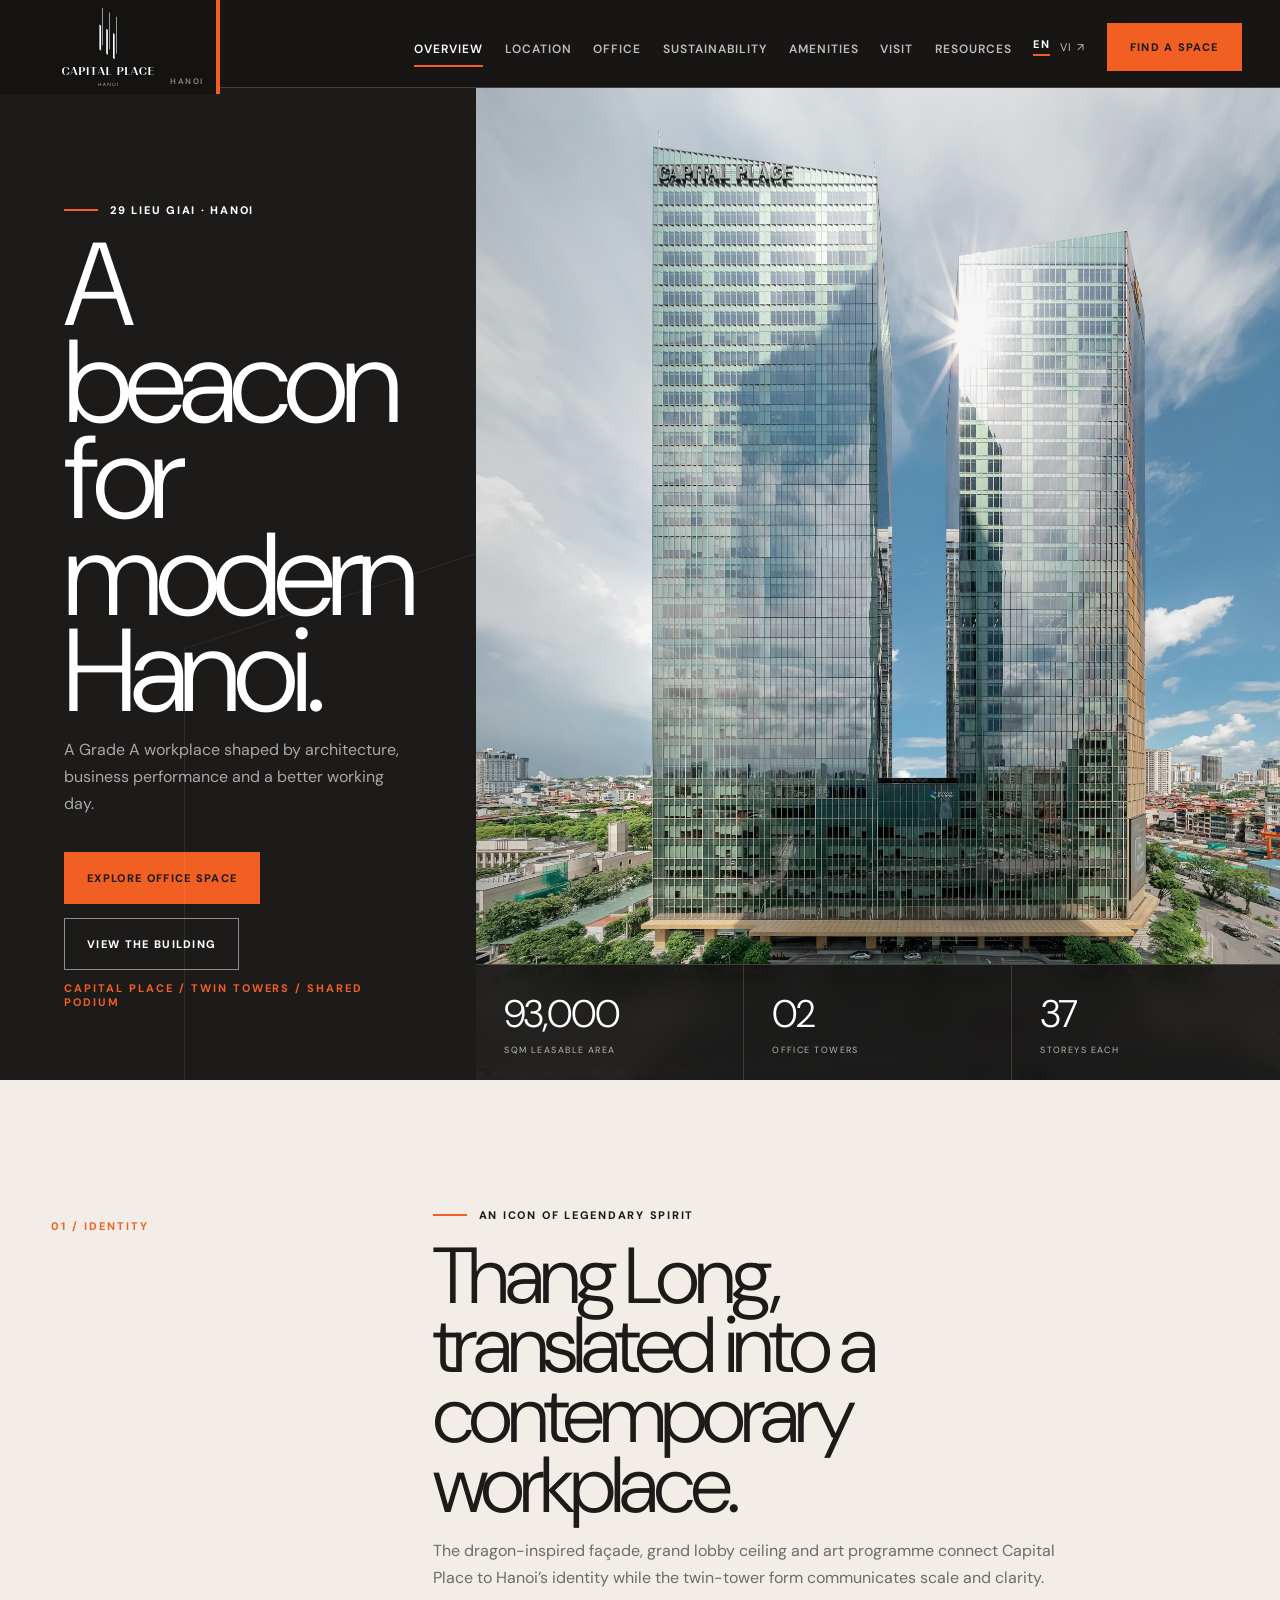
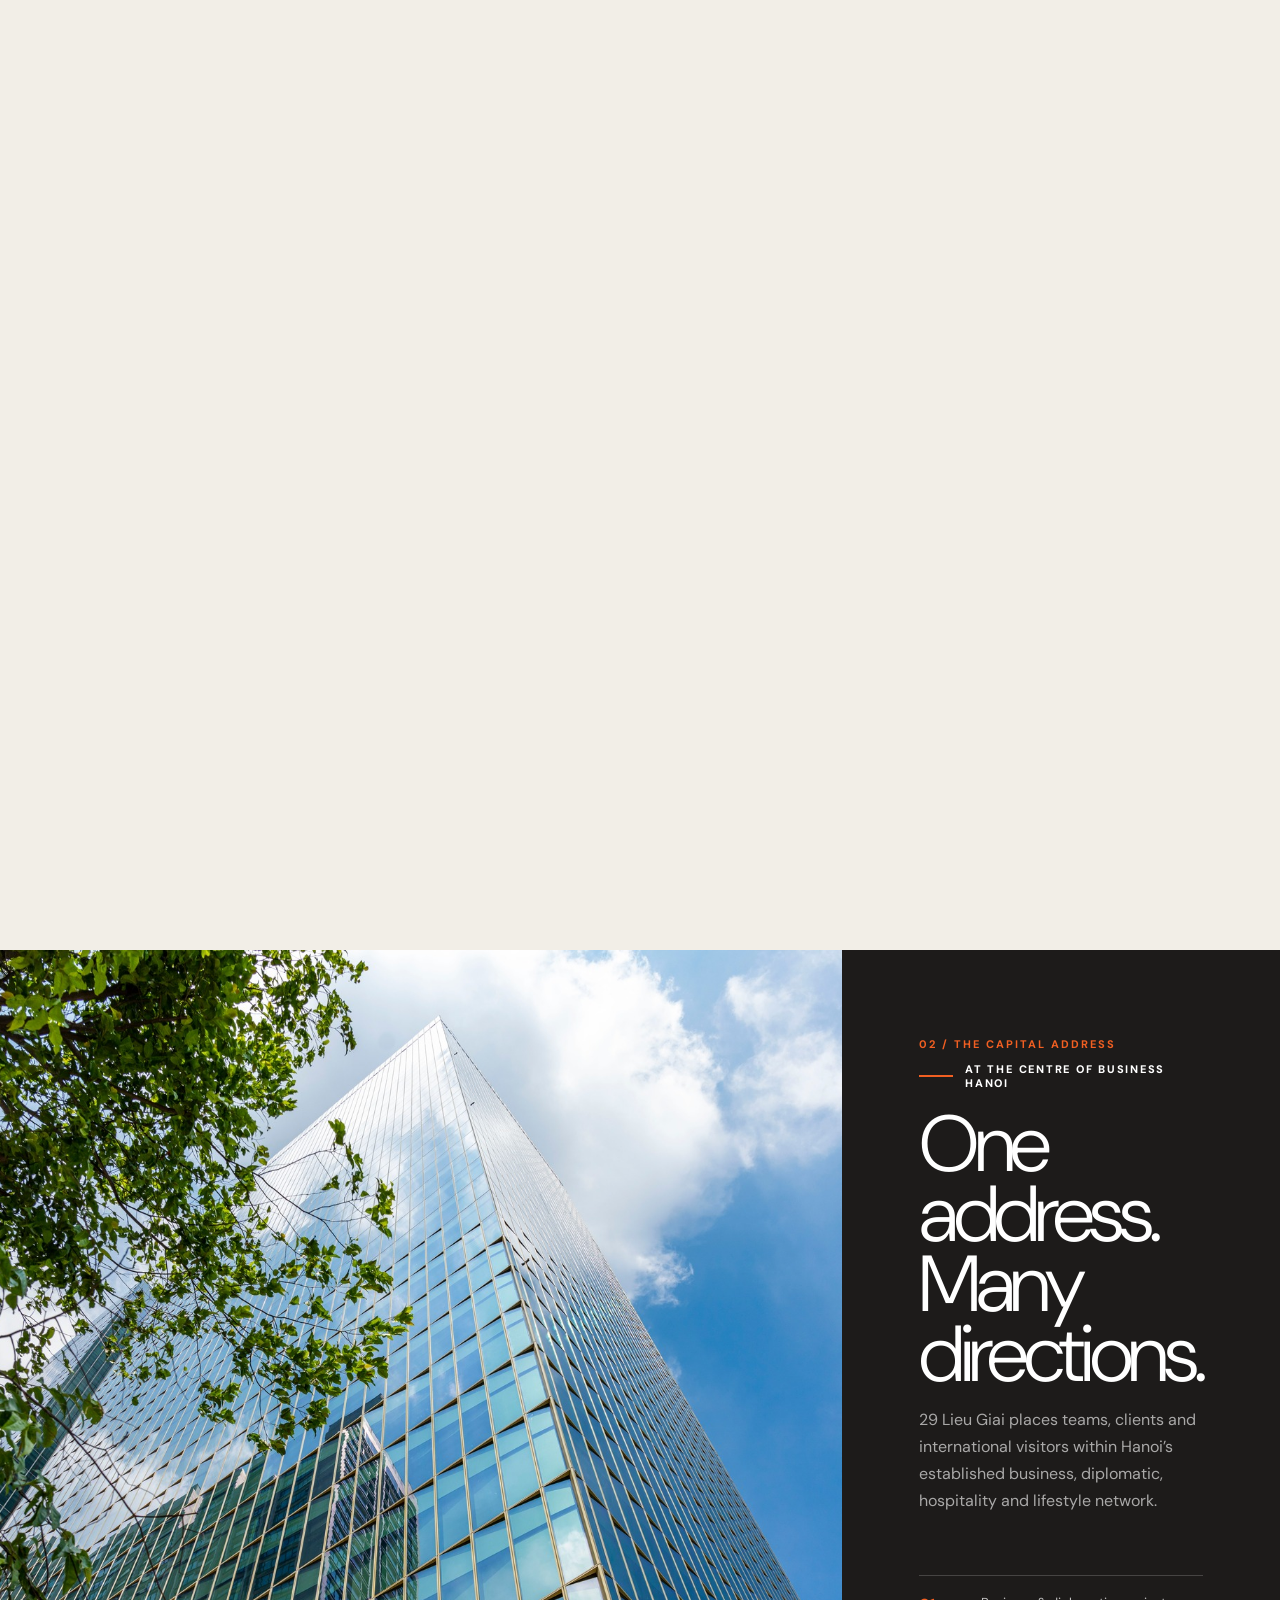
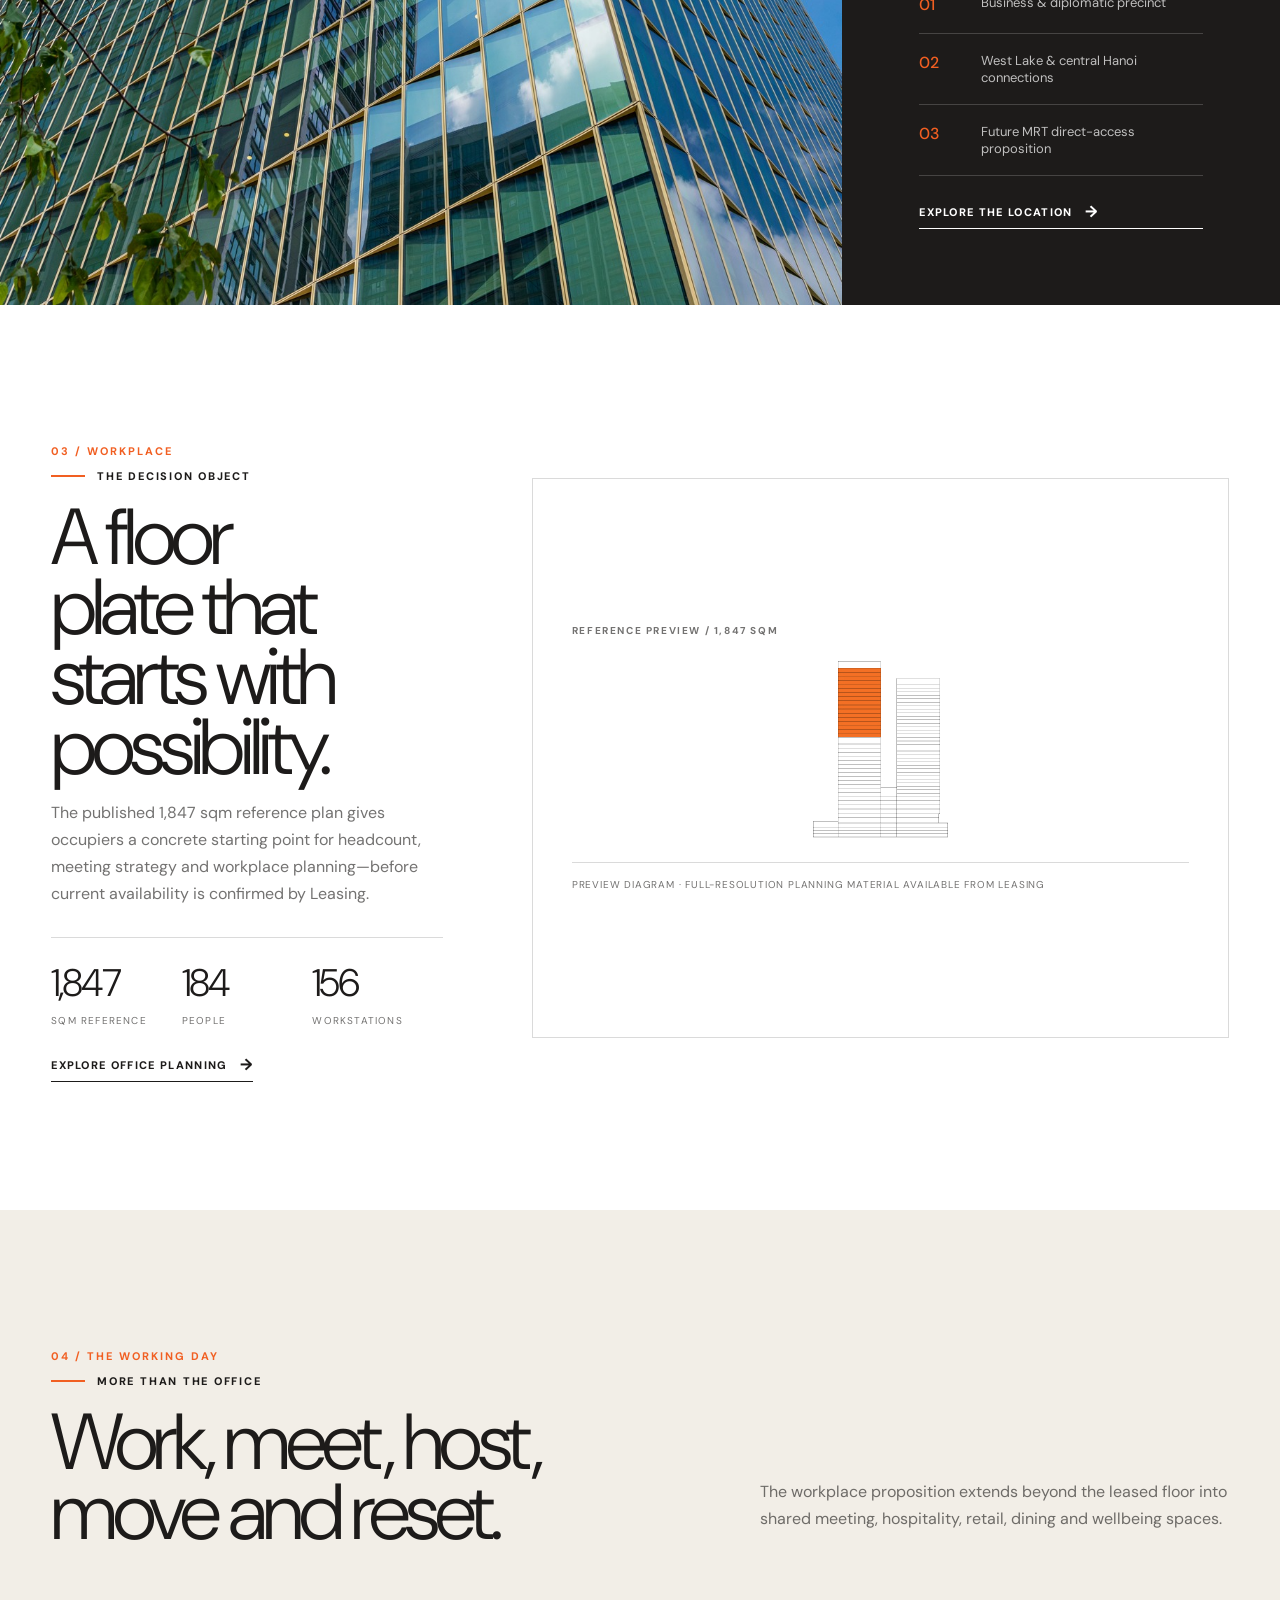
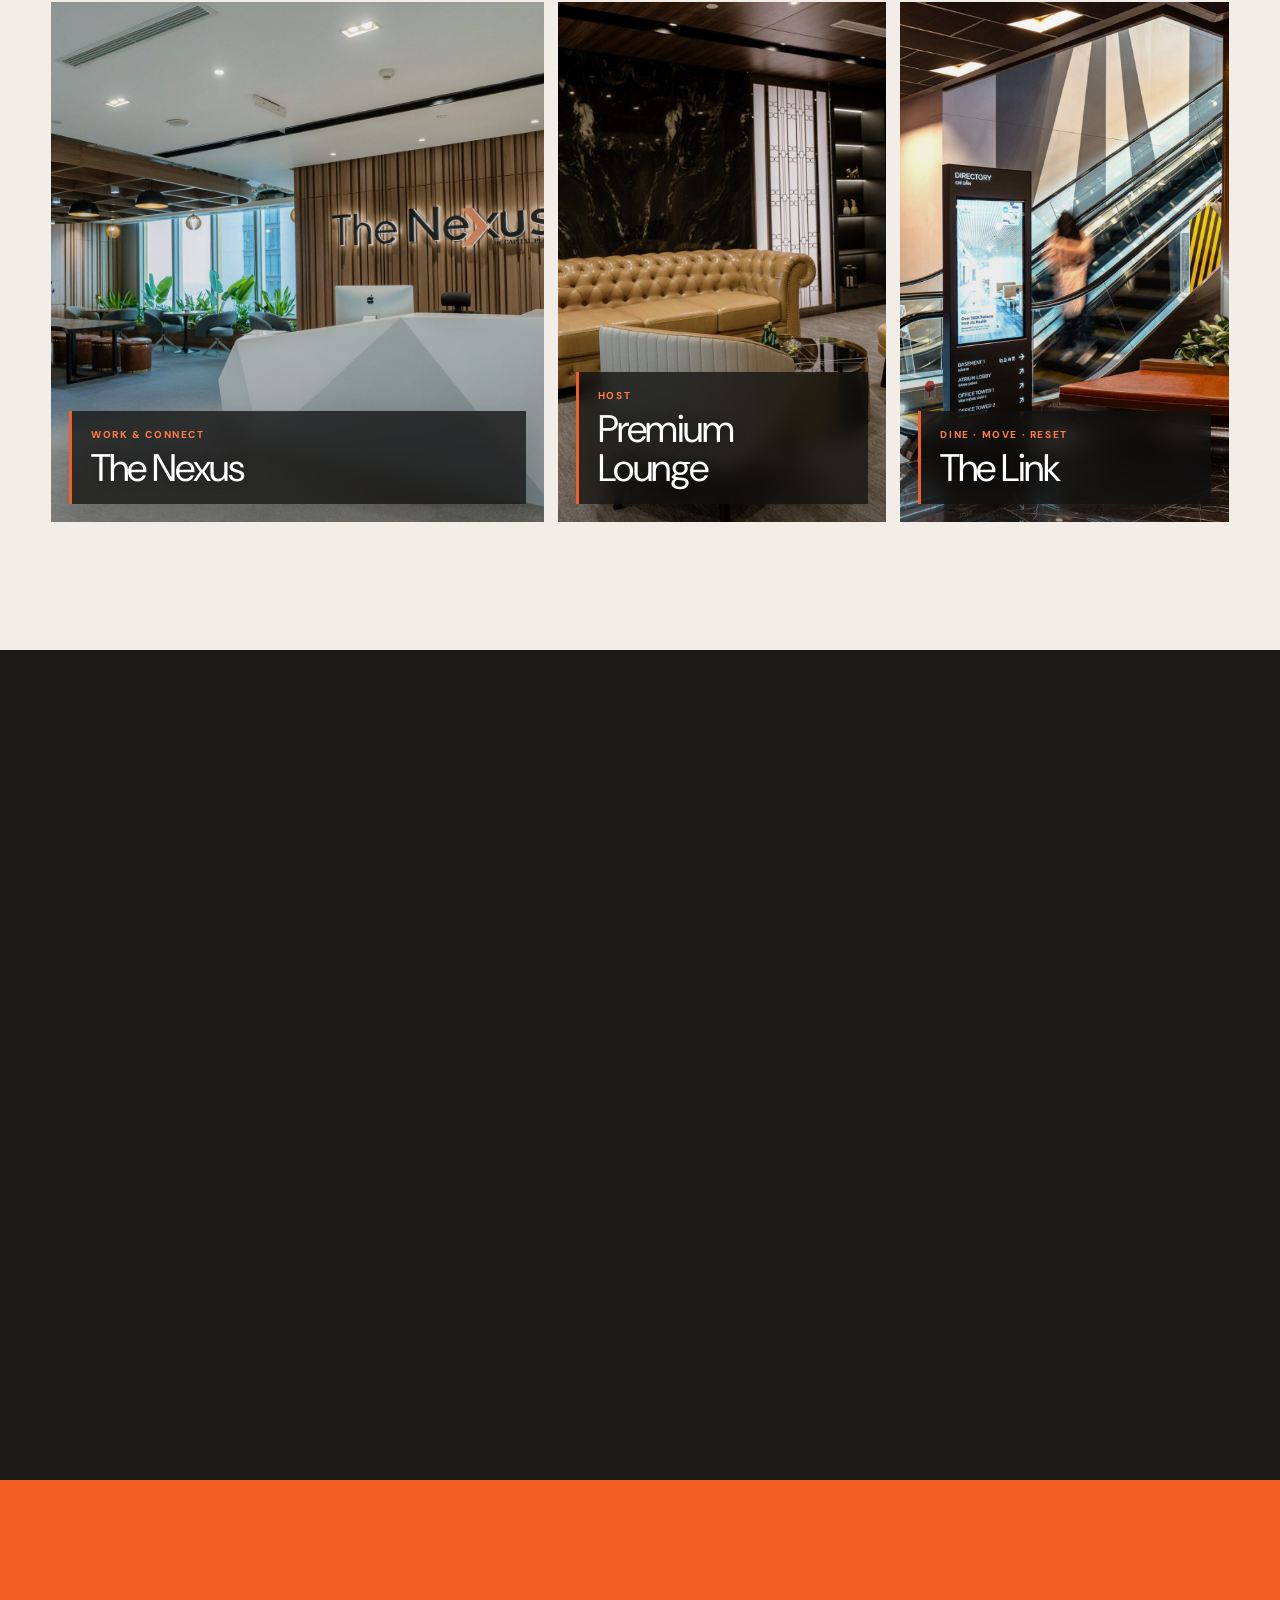
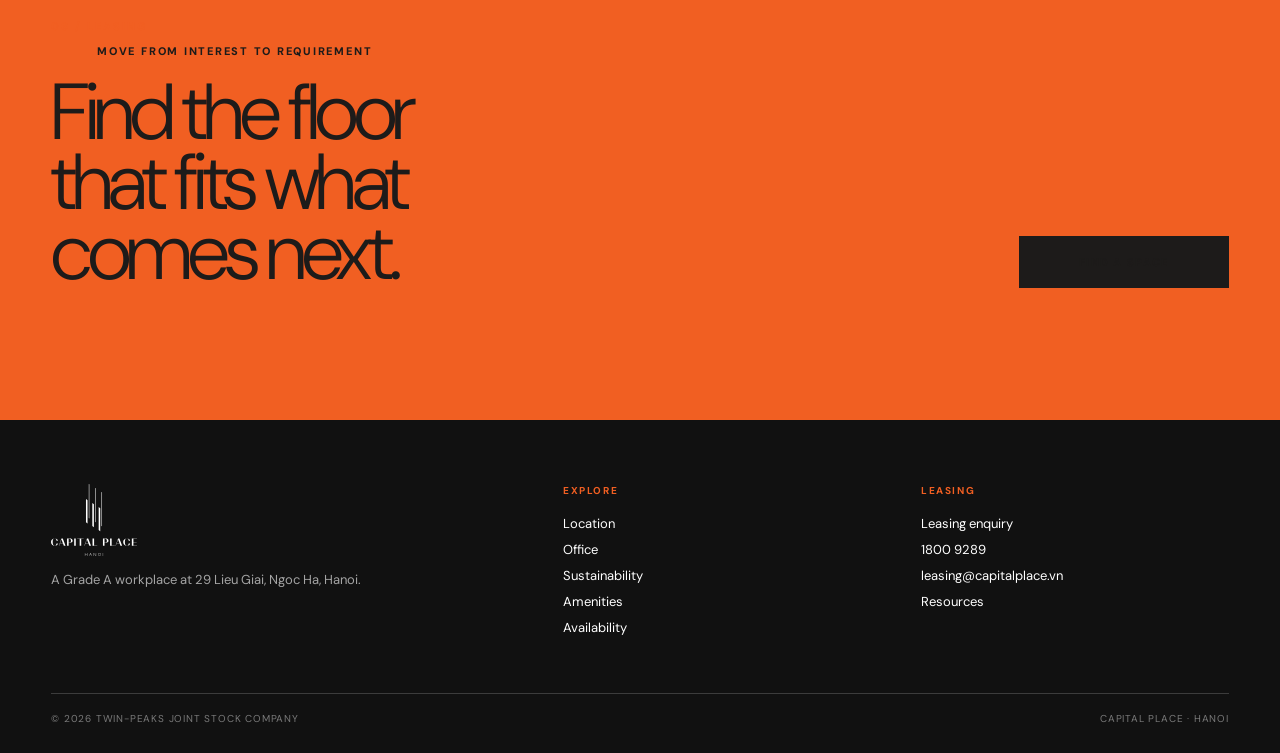
==== commit da1c846e: "fix: cache-bust v6.3 visual remediation on overview" ====
--- a/index.html
+++ b/index.html
@@ -10,7 +10,7 @@
   <link rel="preconnect" href="https://fonts.gstatic.com" crossorigin />
   <link href="https://fonts.googleapis.com/css2?family=DM+Sans:wght@300;400;500;600;700&display=swap" rel="stylesheet" />
   <link rel="preload" as="image" href="assets/images/official/capital-place-towers.jpg" />
-  <link rel="stylesheet" href="assets/capital-v6.css?v=20260901-1" />
+  <link rel="stylesheet" href="assets/capital-v6.css?v=20260901-3" />
 </head>
 <body class="cp6">
 <a class="skip-link" href="#main-content">Skip to content</a>
@@ -106,4 +106,4 @@
 </footer>
 <script src="assets/capital-v6.js?v=20260901-1"></script>
 </body>
-</html>
+</html>
--- a/assets/capital-v6.css
+++ b/assets/capital-v6.css
@@ -1,5 +1,5 @@
-/* Capital Place v6 — Architectural Editorial × Leasing Blueprint
-   2026-09-01. New system, not a patch layer.
+/* Capital Place v6.3 — Architectural Editorial × Leasing Blueprint
+   2026-09-01. Canonical visual owner after rendered QA remediation.
 */
 :root{
   --cp-ink:#1d1b1a;
@@ -41,8 +41,10 @@
 .cp6-nav-links>a:hover::after,.cp6-nav-links>a[aria-current="page"]::after{width:100%}
 .cp6-nav-cta{display:inline-flex;align-items:center;justify-content:center;min-height:48px;padding:0 22px;background:var(--cp-orange);color:var(--cp-ink)!important;text-transform:uppercase;text-decoration:none;font-size:11px;font-weight:800;letter-spacing:.11em;border:1px solid var(--cp-orange);transition:.2s var(--cp-ease)}
 .cp6-nav-cta:hover,.cp6-nav-cta:focus-visible{background:#fff;border-color:#fff}
-.cp6-lang{display:flex;align-items:center;gap:8px;color:rgba(255,255,255,.5);font-size:10px;letter-spacing:.12em}
+.cp6-lang{display:flex;align-items:center;gap:10px;color:rgba(255,255,255,.56);font-size:11px;letter-spacing:.12em}
 .cp6-lang strong{color:#fff;border-bottom:2px solid var(--cp-orange);padding-bottom:3px}
+.cp6-lang a{color:rgba(255,255,255,.72)!important;text-decoration:none}
+.cp6-lang a:hover,.cp6-lang a:focus-visible{color:#fff!important}
 .cp6-menu{display:none;width:46px;height:46px;border:1px solid rgba(255,255,255,.28);background:transparent;color:#fff;align-self:center;justify-self:end;margin-right:20px}
 .cp6-menu span,.cp6-menu span::before,.cp6-menu span::after{display:block;width:20px;height:1px;background:currentColor;content:"";position:relative}
 .cp6-menu span::before{position:absolute;top:-6px}.cp6-menu span::after{position:absolute;top:6px}
@@ -71,16 +73,18 @@
 .cp6-hero-copy .cp6-copy{max-width:38ch}
 .cp6-hero-media{position:relative;min-height:calc(100svh - 88px);overflow:hidden;background:#161616}
 .cp6-hero-media>img{position:absolute;inset:0;width:100%;height:100%;object-fit:cover}
-.cp6-hero-media::after{content:"";position:absolute;inset:0;background:linear-gradient(90deg,rgba(24,22,21,.2),transparent 30%,rgba(0,0,0,.16)),linear-gradient(0deg,rgba(0,0,0,.24),transparent 30%)}
-.cp6-hero-facts{position:absolute;left:0;right:0;bottom:0;z-index:2;display:grid;grid-template-columns:repeat(3,1fr);background:rgba(20,19,18,.86);border-top:1px solid rgba(255,255,255,.18);backdrop-filter:blur(14px)}
+.cp6-hero-media::after{content:"";position:absolute;inset:0;background:linear-gradient(90deg,rgba(24,22,21,.14),transparent 30%,rgba(0,0,0,.08)),linear-gradient(0deg,rgba(0,0,0,.18),transparent 28%)}
+.cp6-hero-facts{position:absolute;left:0;right:0;bottom:0;z-index:2;display:grid;grid-template-columns:repeat(3,1fr);background:rgba(20,19,18,.88);border-top:1px solid rgba(255,255,255,.18);backdrop-filter:blur(14px)}
 .cp6-hero-facts span{padding:24px 28px;border-right:1px solid rgba(255,255,255,.15)}
 .cp6-hero-facts span:last-child{border-right:0}
 .cp6-hero-facts strong{display:block;font-size:clamp(28px,3vw,48px);font-weight:300;letter-spacing:-.05em}
-.cp6-hero-facts small{display:block;margin-top:5px;color:rgba(255,255,255,.58);font-size:9px;letter-spacing:.16em;text-transform:uppercase}
+.cp6-hero-facts small{display:block;margin-top:5px;color:rgba(255,255,255,.68);font-size:9px;letter-spacing:.16em;text-transform:uppercase}
 .cp6-hero-actions{display:flex;flex-wrap:wrap;gap:14px;margin-top:34px}
 .cp6-primary,.cp6-secondary{min-height:52px;display:inline-flex;align-items:center;justify-content:center;padding:0 22px;text-decoration:none;text-transform:uppercase;font-size:11px;font-weight:800;letter-spacing:.12em}
 .cp6-primary{background:var(--cp-orange);color:var(--cp-ink);border:1px solid var(--cp-orange)}
 .cp6-secondary{border:1px solid rgba(255,255,255,.5);color:#fff}
+body.cp6 a.cp6-primary{color:var(--cp-ink)!important}
+body.cp6 a.cp6-secondary{color:#fff}
 .cp6-primary:hover{background:#fff;border-color:#fff}.cp6-secondary:hover{border-color:var(--cp-orange);color:var(--cp-orange)}
 
 /* HOME composition */
@@ -93,7 +97,7 @@
 .cp6-story-grid{margin-top:clamp(54px,8vw,110px);display:grid;grid-template-columns:1.12fr .72fr;gap:clamp(20px,3vw,42px);align-items:stretch}
 .cp6-story-main{position:relative;min-height:680px;overflow:hidden;background:#ccc}
 .cp6-story-main img{width:100%;height:100%;object-fit:cover}
-.cp6-story-main figcaption{position:absolute;left:24px;bottom:24px;background:rgba(20,19,18,.88);color:#fff;padding:12px 14px;font-size:10px;letter-spacing:.12em;text-transform:uppercase}
+.cp6-story-main figcaption{position:absolute;left:24px;bottom:24px;background:rgba(20,19,18,.9);color:#fff;padding:12px 14px;font-size:10px;letter-spacing:.12em;text-transform:uppercase}
 .cp6-story-side{display:grid;grid-template-rows:1fr auto;gap:24px}
 .cp6-story-side figure{margin:0;min-height:390px;overflow:hidden;background:#ddd}
 .cp6-story-side img{width:100%;height:100%;object-fit:cover}
@@ -110,9 +114,10 @@
 .cp6-address-list b{color:var(--cp-orange);font-weight:500}.cp6-address-list span{font-size:13px;color:rgba(255,255,255,.72)}
 
 .cp6-floor-grid{display:grid;grid-template-columns:.72fr 1.28fr;gap:clamp(36px,7vw,110px);align-items:center}
-.cp6-floor-sheet{background:#fff;border:1px solid var(--cp-line);padding:clamp(22px,3vw,44px);position:relative}
-.cp6-floor-sheet::before{content:"REFERENCE / 1,847 SQM";display:block;margin-bottom:20px;font-size:10px;font-weight:700;letter-spacing:.16em;color:var(--cp-muted)}
-.cp6-floor-sheet img{width:100%;max-height:660px;object-fit:contain;filter:grayscale(1) contrast(1.08)}
+.cp6-floor-sheet{background:#fff;border:1px solid var(--cp-line);padding:clamp(22px,3vw,44px);position:relative;display:flex;flex-direction:column;align-items:center;justify-content:center;min-height:560px}
+.cp6-floor-sheet::before{content:"REFERENCE PREVIEW / 1,847 SQM";align-self:stretch;display:block;margin-bottom:24px;font-size:10px;font-weight:700;letter-spacing:.16em;color:var(--cp-muted)}
+.cp6-floor-sheet::after{content:"Preview diagram · full-resolution planning material available from Leasing";align-self:stretch;margin-top:24px;padding-top:14px;border-top:1px solid var(--cp-line);font-size:10px;line-height:1.5;letter-spacing:.08em;text-transform:uppercase;color:var(--cp-muted)}
+.cp6-floor-sheet img{width:auto;max-width:min(100%,430px);height:auto;max-height:440px;object-fit:contain;filter:none;image-rendering:auto}
 .cp6-floor-stats{display:grid;grid-template-columns:repeat(3,1fr);border-top:1px solid var(--cp-line);margin-top:30px}
 .cp6-floor-stats span{padding:20px 16px 0 0}
 .cp6-floor-stats strong{display:block;font-size:clamp(28px,3vw,44px);font-weight:300;letter-spacing:-.05em}
@@ -121,12 +126,14 @@
 .cp6-experience-head{display:grid;grid-template-columns:1fr .7fr;gap:40px;align-items:end}
 .cp6-experience-grid{margin-top:54px;display:grid;grid-template-columns:1.2fr .8fr .8fr;gap:14px}
 .cp6-experience-card{position:relative;min-height:520px;overflow:hidden;background:#222;color:#fff;text-decoration:none}
+body.cp6 a.cp6-experience-card{color:#fff!important}
 .cp6-experience-card:nth-child(2),.cp6-experience-card:nth-child(3){min-height:420px}
 .cp6-experience-card img{position:absolute;inset:0;width:100%;height:100%;object-fit:cover;transition:transform .7s var(--cp-ease)}
-.cp6-experience-card::after{content:"";position:absolute;inset:0;background:linear-gradient(0deg,rgba(0,0,0,.72),transparent 58%)}
-.cp6-experience-card div{position:absolute;z-index:2;left:24px;right:24px;bottom:24px}
-.cp6-experience-card small{display:block;color:var(--cp-orange);font-size:10px;letter-spacing:.16em;text-transform:uppercase}.cp6-experience-card h3{margin:8px 0 0;font-size:clamp(28px,3vw,46px);font-weight:300;letter-spacing:-.04em}
-.cp6-experience-card:hover img{transform:scale(1.035)}
+.cp6-experience-card::after{content:"";position:absolute;inset:0;background:linear-gradient(180deg,rgba(0,0,0,.03) 0%,rgba(0,0,0,.08) 58%,rgba(0,0,0,.3) 100%)}
+.cp6-experience-card div{position:absolute;z-index:2;left:18px;right:18px;bottom:18px;padding:17px 19px;background:rgba(17,16,15,.76);border-left:3px solid var(--cp-orange);backdrop-filter:blur(10px);box-shadow:0 12px 28px rgba(0,0,0,.16)}
+.cp6-experience-card small{display:block;color:#ff7b45;font-size:10px;font-weight:800;letter-spacing:.16em;text-transform:uppercase}
+.cp6-experience-card h3{margin:8px 0 0;color:#fff!important;font-size:clamp(28px,3vw,46px);font-weight:400;line-height:1;letter-spacing:-.04em;text-shadow:0 1px 12px rgba(0,0,0,.35)}
+.cp6-experience-card:hover img{transform:scale(1.025)}
 
 .cp6-esg-grid{display:grid;grid-template-columns:.7fr 1.3fr;gap:clamp(40px,7vw,110px)}
 .cp6-cert-row{display:grid;grid-template-columns:repeat(2,1fr);gap:12px;margin-top:36px}
@@ -137,13 +144,13 @@
 .cp6-evidence span{display:block;margin-top:7px;font-size:12px;line-height:1.5;color:var(--cp-muted-light)}
 
 .cp6-leasing-band{display:grid;grid-template-columns:1fr auto;gap:40px;align-items:end}
-.cp6-leasing-band .cp6-h2{max-width:10ch}.cp6-leasing-band .cp6-primary{background:var(--cp-ink);border-color:var(--cp-ink);color:#fff;min-width:210px}
-.cp6-leasing-band .cp6-primary:hover{background:#fff;border-color:#fff;color:var(--cp-ink)}
+.cp6-leasing-band .cp6-h2{max-width:10ch}.cp6-leasing-band .cp6-primary{background:var(--cp-ink);border-color:var(--cp-ink);color:#fff!important;min-width:210px}
+.cp6-leasing-band .cp6-primary:hover{background:#fff;border-color:#fff;color:var(--cp-ink)!important}
 
 /* PAGE HERO variants */
 .cp6-page-hero{padding-top:88px;display:grid;grid-template-columns:.72fr 1.28fr;min-height:78svh;background:var(--cp-paper)}
 .cp6-page-hero-copy{padding:clamp(70px,8vw,130px) clamp(32px,5vw,82px);display:flex;flex-direction:column;justify-content:center}
-.cp6-page-hero-media{position:relative;min-height:calc(78svh - 88px);overflow:hidden}.cp6-page-hero-media img{width:100%;height:100%;object-fit:cover}.cp6-page-hero-media::after{content:"";position:absolute;inset:0;background:linear-gradient(0deg,rgba(0,0,0,.18),transparent 40%)}
+.cp6-page-hero-media{position:relative;min-height:calc(78svh - 88px);overflow:hidden}.cp6-page-hero-media img{width:100%;height:100%;object-fit:cover}.cp6-page-hero-media::after{content:"";position:absolute;inset:0;background:linear-gradient(0deg,rgba(0,0,0,.14),transparent 40%)}
 .cp6-page-hero.dark{background:var(--cp-ink);color:#fff}.cp6-page-hero.dark .cp6-copy{color:var(--cp-muted-light)}
 
 /* Location */
@@ -153,11 +160,11 @@
 .cp6-route-row{display:grid;grid-template-columns:repeat(4,1fr);margin-top:56px;border-top:1px solid var(--cp-line);border-left:1px solid var(--cp-line)}
 .cp6-route-row article{padding:28px;border-right:1px solid var(--cp-line);border-bottom:1px solid var(--cp-line)}
 .cp6-route-row strong{display:block;font-size:clamp(28px,3vw,48px);font-weight:300;letter-spacing:-.05em}.cp6-route-row span{font-size:10px;text-transform:uppercase;letter-spacing:.13em;color:var(--cp-muted)}
-.cp6-surround-grid{display:grid;grid-template-columns:1.3fr .7fr .7fr;gap:14px;margin-top:48px}.cp6-surround-grid figure{margin:0;position:relative;min-height:480px;overflow:hidden}.cp6-surround-grid figure:nth-child(2),.cp6-surround-grid figure:nth-child(3){min-height:390px}.cp6-surround-grid img{width:100%;height:100%;object-fit:cover}.cp6-surround-grid figcaption{position:absolute;left:18px;bottom:18px;background:rgba(20,19,18,.86);color:#fff;padding:10px 12px;font-size:10px;letter-spacing:.11em;text-transform:uppercase}
+.cp6-surround-grid{display:grid;grid-template-columns:1.3fr .7fr .7fr;gap:14px;margin-top:48px}.cp6-surround-grid figure{margin:0;position:relative;min-height:480px;overflow:hidden}.cp6-surround-grid figure:nth-child(2),.cp6-surround-grid figure:nth-child(3){min-height:390px}.cp6-surround-grid img{width:100%;height:100%;object-fit:cover}.cp6-surround-grid figcaption{position:absolute;left:18px;bottom:18px;background:rgba(20,19,18,.9);color:#fff;padding:10px 12px;font-size:10px;letter-spacing:.11em;text-transform:uppercase}
 
 /* Office */
 .cp6-spec-band{display:grid;grid-template-columns:repeat(5,1fr);border-top:1px solid var(--cp-line);border-left:1px solid var(--cp-line);margin-top:48px}.cp6-spec-band div{padding:30px 24px;border-right:1px solid var(--cp-line);border-bottom:1px solid var(--cp-line)}.cp6-spec-band strong{display:block;font-size:clamp(28px,3vw,48px);font-weight:300;letter-spacing:-.05em}.cp6-spec-band span{display:block;margin-top:7px;font-size:10px;line-height:1.45;text-transform:uppercase;letter-spacing:.12em;color:var(--cp-muted)}
-.cp6-anatomy-grid{display:grid;grid-template-columns:.65fr 1.35fr;gap:clamp(36px,7vw,100px);align-items:center}.cp6-anatomy-visual{position:relative;background:#fff;border:1px solid var(--cp-line);padding:clamp(20px,3vw,46px)}.cp6-anatomy-visual img{width:100%;max-height:720px;object-fit:contain;filter:grayscale(1) contrast(1.06)}
+.cp6-anatomy-grid{display:grid;grid-template-columns:.65fr 1.35fr;gap:clamp(36px,7vw,100px);align-items:center}.cp6-anatomy-visual{position:relative;background:#fff;border:1px solid var(--cp-line);padding:clamp(20px,3vw,46px)}.cp6-anatomy-visual img{width:100%;max-height:720px;object-fit:contain;filter:contrast(1.03)}
 
 /* Sustainability */
 .cp6-leed-row{display:grid;grid-template-columns:repeat(2,1fr);gap:16px;margin-top:40px}.cp6-leed-card{border-top:2px solid var(--cp-orange);padding-top:24px}.cp6-leed-card img{width:72px;height:72px;object-fit:contain;margin-bottom:18px}.cp6-leed-card strong{display:block;font-size:clamp(32px,4vw,56px);font-weight:300;letter-spacing:-.05em}.cp6-leed-card span{display:block;margin-top:6px;font-size:10px;line-height:1.5;letter-spacing:.13em;text-transform:uppercase;color:var(--cp-muted-light)}
@@ -170,7 +177,7 @@
 /* Availability */
 .cp6-availability-intro{display:grid;grid-template-columns:.72fr 1.28fr;gap:clamp(38px,7vw,100px);align-items:start}.cp6-availability-panel{border-top:3px solid var(--cp-orange);background:#fff;padding:32px;border-left:1px solid var(--cp-line);border-right:1px solid var(--cp-line);border-bottom:1px solid var(--cp-line)}.cp6-status{display:flex;align-items:center;gap:10px;margin-bottom:28px;font-size:10px;letter-spacing:.14em;text-transform:uppercase}.cp6-status i{width:9px;height:9px;border-radius:50%;background:var(--cp-orange)}
 .cp6-requirement-grid{display:grid;grid-template-columns:repeat(2,1fr);gap:14px}.cp6-field label{display:block;margin-bottom:8px;font-size:10px;font-weight:700;letter-spacing:.12em;text-transform:uppercase}.cp6-field input,.cp6-field select,.cp6-field textarea{width:100%;min-height:52px;border:1px solid var(--cp-line);border-radius:0;background:#fff;padding:0 14px;color:var(--cp-ink)}.cp6-field textarea{min-height:116px;padding-top:14px;resize:vertical}.cp6-field.full{grid-column:1/-1}.cp6-form-note{margin:16px 0 0;color:var(--cp-muted);font-size:12px;line-height:1.55}
-.cp6-plate-compare{display:grid;grid-template-columns:1.15fr .85fr;gap:clamp(36px,6vw,80px);align-items:center}.cp6-plate-compare figure{margin:0;background:#fff;border:1px solid var(--cp-line);padding:28px}.cp6-plate-compare figure img{width:100%;max-height:620px;object-fit:contain;filter:grayscale(1) contrast(1.05)}
+.cp6-plate-compare{display:grid;grid-template-columns:1.15fr .85fr;gap:clamp(36px,6vw,80px);align-items:center}.cp6-plate-compare figure{margin:0;background:#fff;border:1px solid var(--cp-line);padding:32px;min-height:540px;display:flex;align-items:center;justify-content:center}.cp6-plate-compare figure img{width:auto;max-width:min(100%,430px);height:auto;max-height:440px;object-fit:contain;filter:none}
 
 /* Leasing form */
 .cp6-contact-grid{display:grid;grid-template-columns:.65fr 1.35fr;gap:clamp(40px,8vw,120px);align-items:start}.cp6-contact-meta{border-top:2px solid var(--cp-orange);padding-top:24px}.cp6-contact-meta a{display:block;margin-top:12px;text-decoration:none}.cp6-form{display:grid;grid-template-columns:repeat(2,1fr);gap:16px}.cp6-form .cp6-primary{border:0;cursor:pointer}
@@ -194,6 +201,69 @@
   .cp6-experience-grid{grid-template-columns:1fr 1fr}.cp6-experience-card:first-child{grid-column:1/-1}.cp6-route-row{grid-template-columns:repeat(2,1fr)}.cp6-surround-grid{grid-template-columns:1fr 1fr}.cp6-surround-grid figure:first-child{grid-column:1/-1}.cp6-performance-grid{grid-template-columns:repeat(2,1fr)}.cp6-footer-inner{grid-template-columns:1fr 1fr}.cp6-footer-logo{grid-column:1/-1}
 }
 @media(max-width:600px){
-  .cp6-display,.cp6-h1{font-size:clamp(50px,16vw,74px)}.cp6-h2{font-size:clamp(42px,13vw,62px)}.cp6-section{padding:72px 0}.cp6-hero-media{min-height:54svh}.cp6-hero-facts{grid-template-columns:1fr 1fr}.cp6-hero-facts span:nth-child(3){display:none}.cp6-story-main,.cp6-story-side figure,.cp6-address-media,.cp6-map-visual,.cp6-feature-media{min-height:390px}.cp6-floor-stats,.cp6-cert-row,.cp6-route-row,.cp6-spec-band,.cp6-performance-grid,.cp6-workday,.cp6-requirement-grid,.cp6-form{grid-template-columns:1fr}.cp6-experience-grid,.cp6-surround-grid{grid-template-columns:1fr}.cp6-experience-card:first-child,.cp6-surround-grid figure:first-child{grid-column:auto}.cp6-experience-card,.cp6-experience-card:nth-child(2),.cp6-experience-card:nth-child(3),.cp6-surround-grid figure,.cp6-surround-grid figure:nth-child(2),.cp6-surround-grid figure:nth-child(3){min-height:410px}.cp6-evidence{grid-template-columns:1fr}.cp6-footer-inner{grid-template-columns:1fr}.cp6-footer-logo{grid-column:auto}.cp6-footer-bottom{flex-direction:column}.cp6-contact-grid{gap:54px}
+  .cp6-display,.cp6-h1{font-size:clamp(48px,14vw,68px);line-height:.94;letter-spacing:-.045em}.cp6-h2{font-size:clamp(40px,12vw,58px);line-height:.98;letter-spacing:-.045em}.cp6-section{padding:72px 0}.cp6-hero-media{min-height:54svh}.cp6-hero-facts{grid-template-columns:1fr 1fr}.cp6-hero-facts span:nth-child(3){display:none}.cp6-story-main,.cp6-story-side figure,.cp6-address-media,.cp6-map-visual,.cp6-feature-media{min-height:390px}.cp6-floor-stats,.cp6-cert-row,.cp6-route-row,.cp6-spec-band,.cp6-performance-grid,.cp6-workday,.cp6-requirement-grid,.cp6-form{grid-template-columns:1fr}.cp6-experience-grid,.cp6-surround-grid{grid-template-columns:1fr}.cp6-experience-card:first-child,.cp6-surround-grid figure:first-child{grid-column:auto}.cp6-experience-card,.cp6-experience-card:nth-child(2),.cp6-experience-card:nth-child(3),.cp6-surround-grid figure,.cp6-surround-grid figure:nth-child(2),.cp6-surround-grid figure:nth-child(3){min-height:410px}.cp6-evidence{grid-template-columns:1fr}.cp6-footer-inner{grid-template-columns:1fr}.cp6-footer-logo{grid-column:auto}.cp6-footer-bottom{flex-direction:column}.cp6-contact-grid{gap:54px}.cp6-floor-sheet,.cp6-plate-compare figure{min-height:420px}.cp6-floor-sheet img,.cp6-plate-compare figure img{max-width:min(100%,320px);max-height:330px}.cp6-experience-card div{left:14px;right:14px;bottom:14px;padding:15px 16px}
 }
 @media(prefers-reduced-motion:reduce){html{scroll-behavior:auto}.cp6-reveal{opacity:1;transform:none;transition:none}.cp6-experience-card img{transition:none}}
+
+/* HERO MATRIX V6.3 — page-role specific and rendered-QA hardened. */
+@supports selector(:has(*)) {
+  /* LOCATION — city canvas / address marker. */
+  .cp6-page-hero:has(.cp6-page-hero-media img[src*="location-hero.jpg"]){position:relative;display:block;min-height:100svh;padding-top:88px;background:#121110;color:#fff;overflow:hidden}
+  .cp6-page-hero:has(.cp6-page-hero-media img[src*="location-hero.jpg"]) .cp6-page-hero-media{position:absolute;inset:88px 0 0;min-height:0}
+  .cp6-page-hero:has(.cp6-page-hero-media img[src*="location-hero.jpg"]) .cp6-page-hero-media img{object-position:center 48%;filter:saturate(.9) contrast(1.03) brightness(.95)}
+  .cp6-page-hero:has(.cp6-page-hero-media img[src*="location-hero.jpg"]) .cp6-page-hero-media::after{content:"";position:absolute;inset:0;background:linear-gradient(90deg,rgba(18,17,16,.86) 0%,rgba(18,17,16,.58) 34%,rgba(18,17,16,.04) 67%),linear-gradient(0deg,rgba(18,17,16,.7),transparent 42%)}
+  .cp6-page-hero:has(.cp6-page-hero-media img[src*="location-hero.jpg"]) .cp6-page-hero-media::before{content:"29 LIEU GIAI  /  HANOI";position:absolute;z-index:3;right:0;top:0;bottom:0;width:66px;display:flex;align-items:center;justify-content:center;background:var(--cp-orange);color:var(--cp-ink);font-size:10px;font-weight:800;letter-spacing:.18em;writing-mode:vertical-rl;text-orientation:mixed}
+  .cp6-page-hero:has(.cp6-page-hero-media img[src*="location-hero.jpg"]) .cp6-page-hero-copy{position:relative;z-index:4;width:min(58%,820px);min-height:calc(100svh - 88px);padding:clamp(92px,11vw,168px) var(--cp-gutter) 72px;justify-content:flex-end;background:transparent}
+  .cp6-page-hero:has(.cp6-page-hero-media img[src*="location-hero.jpg"]) .cp6-h1{font-size:clamp(64px,8vw,126px);max-width:8.5ch}.cp6-page-hero:has(.cp6-page-hero-media img[src*="location-hero.jpg"]) .cp6-copy{max-width:43ch}
+
+  /* OFFICE — use the real workplace image at native quality; no 5.6 KB diagram enlarged as a hero. */
+  .cp6-page-hero:has(.cp6-page-hero-media img[src*="office-hero.jpg"]){min-height:90svh;grid-template-columns:minmax(430px,.88fr) minmax(0,1.12fr);background:var(--cp-paper);color:var(--cp-ink);border-bottom:1px solid var(--cp-line)}
+  .cp6-page-hero:has(.cp6-page-hero-media img[src*="office-hero.jpg"]) .cp6-page-hero-copy{padding:clamp(84px,9vw,138px) clamp(38px,5vw,82px);border-right:1px solid var(--cp-line);justify-content:flex-end}
+  .cp6-page-hero:has(.cp6-page-hero-media img[src*="office-hero.jpg"]) .cp6-h1{font-size:clamp(62px,7.2vw,116px);max-width:8ch}.cp6-page-hero:has(.cp6-page-hero-media img[src*="office-hero.jpg"]) .cp6-copy.light{color:var(--cp-muted)}.cp6-page-hero:has(.cp6-page-hero-media img[src*="office-hero.jpg"]) .cp6-secondary{border-color:rgba(29,27,26,.36);color:var(--cp-ink)}
+  .cp6-page-hero:has(.cp6-page-hero-media img[src*="office-hero.jpg"]) .cp6-page-hero-media{min-height:calc(90svh - 88px);background:#171615;padding:0;overflow:hidden}
+  .cp6-page-hero:has(.cp6-page-hero-media img[src*="office-hero.jpg"]) .cp6-page-hero-media::before{content:"";position:absolute;inset:0;z-index:2;background:linear-gradient(180deg,rgba(0,0,0,.03) 52%,rgba(0,0,0,.48) 100%);border:0;box-shadow:none;filter:none;pointer-events:none}
+  .cp6-page-hero:has(.cp6-page-hero-media img[src*="office-hero.jpg"]) .cp6-page-hero-media::after{content:"PUBLISHED PLANNING REFERENCE  /  1,847 SQM";position:absolute;z-index:3;left:24px;right:auto;top:auto;bottom:24px;padding:13px 16px;background:rgba(20,19,18,.84);color:#fff;font-size:10px;font-weight:800;letter-spacing:.15em;border-left:3px solid var(--cp-orange);backdrop-filter:blur(8px)}
+  .cp6-page-hero:has(.cp6-page-hero-media img[src*="office-hero.jpg"]) .cp6-page-hero-media>img{position:absolute;z-index:1;inset:0;width:100%;height:100%;object-fit:cover;object-position:center;border:0;box-shadow:none;filter:none}
+
+  /* SUSTAINABILITY — readable credential labels; no giant pseudo text collisions. */
+  .cp6-page-hero:has(.cp6-page-hero-media img[src*="sustainability-hero.jpg"]){min-height:92svh;grid-template-columns:1.04fr .96fr;background:#efebe4;color:var(--cp-ink);border-bottom:1px solid var(--cp-line)}
+  .cp6-page-hero:has(.cp6-page-hero-media img[src*="sustainability-hero.jpg"]) .cp6-page-hero-copy{padding:clamp(92px,10vw,154px) clamp(40px,6vw,96px);justify-content:flex-end}.cp6-page-hero:has(.cp6-page-hero-media img[src*="sustainability-hero.jpg"]) .cp6-h1{font-size:clamp(62px,7vw,112px);max-width:8.5ch}.cp6-page-hero:has(.cp6-page-hero-media img[src*="sustainability-hero.jpg"]) .cp6-copy.light{color:var(--cp-muted)}
+  .cp6-page-hero:has(.cp6-page-hero-media img[src*="sustainability-hero.jpg"]) .cp6-page-hero-media{min-height:calc(92svh - 88px);background:#151413}.cp6-page-hero:has(.cp6-page-hero-media img[src*="sustainability-hero.jpg"]) .cp6-page-hero-media img{filter:saturate(.88) brightness(.8) contrast(1.03);object-position:center}
+  .cp6-page-hero:has(.cp6-page-hero-media img[src*="sustainability-hero.jpg"]) .cp6-page-hero-media::before{content:"PLATINUM  ·  LEED O+M";white-space:nowrap;position:absolute;z-index:3;left:24px;right:auto;top:auto;bottom:82px;width:auto;height:auto;padding:14px 16px;display:block;border:0;border-left:3px solid var(--cp-orange);color:#fff;font-size:clamp(18px,2vw,28px);font-weight:400;line-height:1;letter-spacing:-.02em;background:rgba(20,19,18,.84);backdrop-filter:blur(8px);box-sizing:border-box}
+  .cp6-page-hero:has(.cp6-page-hero-media img[src*="sustainability-hero.jpg"]) .cp6-page-hero-media::after{content:"GOLD  ·  LEED BD+C";white-space:nowrap;position:absolute;z-index:3;left:24px;right:auto;top:auto;bottom:24px;width:auto;height:auto;padding:14px 16px;display:block;border:0;border-left:3px solid var(--cp-orange);color:#fff;font-size:clamp(18px,2vw,28px);font-weight:400;line-height:1;letter-spacing:-.02em;background:rgba(20,19,18,.84);backdrop-filter:blur(8px);box-sizing:border-box}
+
+  /* AMENITIES — workday montage. */
+  .cp6-page-hero:has(.cp6-page-hero-media img[src*="amenities-hero.jpg"]){min-height:94svh;grid-template-columns:1.25fr .75fr;background:#fff;color:var(--cp-ink)}
+  .cp6-page-hero:has(.cp6-page-hero-media img[src*="amenities-hero.jpg"]) .cp6-page-hero-media{order:-1;min-height:calc(94svh - 88px);background:#171615;overflow:hidden}.cp6-page-hero:has(.cp6-page-hero-media img[src*="amenities-hero.jpg"]) .cp6-page-hero-media>img{position:absolute;left:0;top:0;width:62%;height:100%;object-fit:cover;filter:none}
+  .cp6-page-hero:has(.cp6-page-hero-media img[src*="amenities-hero.jpg"]) .cp6-page-hero-media::before{content:"";position:absolute;z-index:2;right:0;top:0;width:38%;height:50%;background:url("images/official/the-nexus.jpg") center/cover no-repeat;border-left:10px solid #fff;border-bottom:10px solid #fff}
+  .cp6-page-hero:has(.cp6-page-hero-media img[src*="amenities-hero.jpg"]) .cp6-page-hero-media::after{content:"";position:absolute;z-index:2;right:0;bottom:0;width:38%;height:50%;background:url("images/official/the-link.jpg") center/cover no-repeat;border-left:10px solid #fff}
+  .cp6-page-hero:has(.cp6-page-hero-media img[src*="amenities-hero.jpg"]) .cp6-page-hero-copy{position:relative;padding:clamp(82px,9vw,140px) clamp(38px,5vw,76px);justify-content:center;background:var(--cp-paper)}.cp6-page-hero:has(.cp6-page-hero-media img[src*="amenities-hero.jpg"]) .cp6-page-hero-copy::after{content:"08:00  ARRIVE\A 11:00  MEET\A 12:30  DINE\A 18:00  RECHARGE";white-space:pre;display:block;margin-top:40px;padding-top:24px;border-top:1px solid var(--cp-line);color:var(--cp-muted);font-size:10px;font-weight:700;line-height:2.1;letter-spacing:.14em}.cp6-page-hero:has(.cp6-page-hero-media img[src*="amenities-hero.jpg"]) .cp6-h1{font-size:clamp(60px,6.8vw,108px);max-width:7ch}.cp6-page-hero:has(.cp6-page-hero-media img[src*="amenities-hero.jpg"]) .cp6-copy.light{color:var(--cp-muted)}.cp6-page-hero:has(.cp6-page-hero-media img[src*="amenities-hero.jpg"]) .cp6-secondary{border-color:rgba(29,27,26,.34);color:var(--cp-ink)}
+
+  /* AVAILABILITY — real tower imagery + truthful leasing state; no enlarged 5.6 KB diagram. */
+  .cp6-page-hero:has(.cp6-page-hero-media img[src*="capital-place-towers.jpg"]){min-height:88svh;grid-template-columns:1.06fr .94fr;background:#f5f2eb;color:var(--cp-ink);border-bottom:1px solid var(--cp-line)}
+  .cp6-page-hero:has(.cp6-page-hero-media img[src*="capital-place-towers.jpg"]) .cp6-page-hero-copy{padding:clamp(86px,9vw,144px) clamp(38px,6vw,94px);justify-content:flex-end;border-right:1px solid var(--cp-line)}.cp6-page-hero:has(.cp6-page-hero-media img[src*="capital-place-towers.jpg"]) .cp6-h1{font-size:clamp(64px,7.6vw,122px);max-width:7.6ch}.cp6-page-hero:has(.cp6-page-hero-media img[src*="capital-place-towers.jpg"]) .cp6-copy.light{color:var(--cp-muted)}.cp6-page-hero:has(.cp6-page-hero-media img[src*="capital-place-towers.jpg"]) .cp6-secondary{border-color:rgba(29,27,26,.34);color:var(--cp-ink)}
+  .cp6-page-hero:has(.cp6-page-hero-media img[src*="capital-place-towers.jpg"]) .cp6-page-hero-media{min-height:calc(88svh - 88px);background:#171615;border-top:0;overflow:hidden}.cp6-page-hero:has(.cp6-page-hero-media img[src*="capital-place-towers.jpg"]) .cp6-page-hero-media::before{content:"";position:absolute;inset:0;z-index:2;background:linear-gradient(180deg,rgba(0,0,0,.02) 45%,rgba(0,0,0,.5) 100%);filter:none;opacity:1;border:0;pointer-events:none}.cp6-page-hero:has(.cp6-page-hero-media img[src*="capital-place-towers.jpg"]) .cp6-page-hero-media::after{content:"AVAILABILITY  /  CONFIRMED BY LEASING";position:absolute;z-index:3;left:24px;right:auto;top:auto;bottom:24px;padding:14px 16px;background:var(--cp-orange);color:var(--cp-ink);font-size:10px;font-weight:800;letter-spacing:.15em}.cp6-page-hero:has(.cp6-page-hero-media img[src*="capital-place-towers.jpg"]) .cp6-page-hero-media>img{position:absolute;z-index:1;inset:0;width:100%;height:100%;object-fit:cover;object-position:center 38%;border:0;box-shadow:none;filter:none}
+
+  /* LEASING — conversion desk. */
+  .cp6-page-hero:has(.cp6-page-hero-media img[src*="architecture-lobby-official.jpg"]){min-height:86svh;grid-template-columns:.38fr 1fr;grid-template-areas:"media copy";background:#11100f;color:#fff}.cp6-page-hero:has(.cp6-page-hero-media img[src*="architecture-lobby-official.jpg"]) .cp6-page-hero-media{grid-area:media;min-height:calc(86svh - 88px)}.cp6-page-hero:has(.cp6-page-hero-media img[src*="architecture-lobby-official.jpg"]) .cp6-page-hero-media img{filter:grayscale(.2) brightness(.78);object-position:center}.cp6-page-hero:has(.cp6-page-hero-media img[src*="architecture-lobby-official.jpg"]) .cp6-page-hero-media::after{content:"LEASING\A DESK";white-space:pre;position:absolute;inset:auto 24px 26px;z-index:3;color:#fff;font-size:11px;font-weight:800;line-height:1.5;letter-spacing:.18em;background:rgba(20,19,18,.76);padding:10px 12px;border-left:3px solid var(--cp-orange)}.cp6-page-hero:has(.cp6-page-hero-media img[src*="architecture-lobby-official.jpg"]) .cp6-page-hero-copy{grid-area:copy;padding:clamp(88px,10vw,160px) clamp(46px,8vw,132px);justify-content:flex-end;position:relative}.cp6-page-hero:has(.cp6-page-hero-media img[src*="architecture-lobby-official.jpg"]) .cp6-page-hero-copy::before{content:"1800 9289   ·   LEASING@CAPITALPLACE.VN";position:absolute;top:clamp(108px,12vw,180px);left:clamp(46px,8vw,132px);right:40px;padding-bottom:18px;border-bottom:1px solid rgba(255,255,255,.18);color:var(--cp-orange);font-size:10px;font-weight:800;letter-spacing:.16em}.cp6-page-hero:has(.cp6-page-hero-media img[src*="architecture-lobby-official.jpg"]) .cp6-h1{font-size:clamp(64px,8vw,126px);max-width:9ch}
+}
+
+@media(max-width:900px){
+  @supports selector(:has(*)) {
+    .cp6-page-hero:has(.cp6-page-hero-media img[src*="location-hero.jpg"]){padding-top:76px;min-height:92svh}.cp6-page-hero:has(.cp6-page-hero-media img[src*="location-hero.jpg"]) .cp6-page-hero-media{inset:76px 0 0}.cp6-page-hero:has(.cp6-page-hero-media img[src*="location-hero.jpg"]) .cp6-page-hero-copy{width:100%;min-height:calc(92svh - 76px);padding:72px var(--cp-gutter) 52px}.cp6-page-hero:has(.cp6-page-hero-media img[src*="location-hero.jpg"]) .cp6-page-hero-media::before{width:42px;font-size:8px}
+    .cp6-page-hero:has(.cp6-page-hero-media img[src*="office-hero.jpg"]),.cp6-page-hero:has(.cp6-page-hero-media img[src*="sustainability-hero.jpg"]),.cp6-page-hero:has(.cp6-page-hero-media img[src*="amenities-hero.jpg"]),.cp6-page-hero:has(.cp6-page-hero-media img[src*="capital-place-towers.jpg"]),.cp6-page-hero:has(.cp6-page-hero-media img[src*="architecture-lobby-official.jpg"]){grid-template-columns:1fr;grid-template-areas:none;min-height:auto}
+    .cp6-page-hero:has(.cp6-page-hero-media img[src*="office-hero.jpg"]) .cp6-page-hero-copy,.cp6-page-hero:has(.cp6-page-hero-media img[src*="sustainability-hero.jpg"]) .cp6-page-hero-copy,.cp6-page-hero:has(.cp6-page-hero-media img[src*="amenities-hero.jpg"]) .cp6-page-hero-copy,.cp6-page-hero:has(.cp6-page-hero-media img[src*="capital-place-towers.jpg"]) .cp6-page-hero-copy,.cp6-page-hero:has(.cp6-page-hero-media img[src*="architecture-lobby-official.jpg"]) .cp6-page-hero-copy{grid-area:auto;order:0;padding:64px var(--cp-gutter);border-right:0}
+    .cp6-page-hero:has(.cp6-page-hero-media img[src*="office-hero.jpg"]) .cp6-page-hero-media,.cp6-page-hero:has(.cp6-page-hero-media img[src*="sustainability-hero.jpg"]) .cp6-page-hero-media,.cp6-page-hero:has(.cp6-page-hero-media img[src*="amenities-hero.jpg"]) .cp6-page-hero-media,.cp6-page-hero:has(.cp6-page-hero-media img[src*="capital-place-towers.jpg"]) .cp6-page-hero-media,.cp6-page-hero:has(.cp6-page-hero-media img[src*="architecture-lobby-official.jpg"]) .cp6-page-hero-media{grid-area:auto;order:1;min-height:54svh}
+    .cp6-page-hero:has(.cp6-page-hero-media img[src*="amenities-hero.jpg"]) .cp6-page-hero-media>img{width:62%}.cp6-page-hero:has(.cp6-page-hero-media img[src*="architecture-lobby-official.jpg"]) .cp6-page-hero-copy::before{position:static;display:block;margin-bottom:44px}
+  }
+}
+
+@media(max-width:600px){
+  @supports selector(:has(*)) {
+    .cp6-page-hero:has(.cp6-page-hero-media img[src*="office-hero.jpg"]) .cp6-page-hero-media>img,.cp6-page-hero:has(.cp6-page-hero-media img[src*="capital-place-towers.jpg"]) .cp6-page-hero-media>img{width:100%;height:100%;border:0}
+    .cp6-page-hero:has(.cp6-page-hero-media img[src*="office-hero.jpg"]) .cp6-page-hero-media::after,.cp6-page-hero:has(.cp6-page-hero-media img[src*="capital-place-towers.jpg"]) .cp6-page-hero-media::after{left:16px;right:16px;bottom:16px;white-space:normal;line-height:1.45}
+    .cp6-page-hero:has(.cp6-page-hero-media img[src*="sustainability-hero.jpg"]) .cp6-page-hero-media::before,.cp6-page-hero:has(.cp6-page-hero-media img[src*="sustainability-hero.jpg"]) .cp6-page-hero-media::after{left:16px;right:16px;width:auto;max-width:none;height:auto;padding:12px 14px;font-size:18px;line-height:1.1;white-space:normal}
+    .cp6-page-hero:has(.cp6-page-hero-media img[src*="sustainability-hero.jpg"]) .cp6-page-hero-media::before{bottom:74px}.cp6-page-hero:has(.cp6-page-hero-media img[src*="sustainability-hero.jpg"]) .cp6-page-hero-media::after{bottom:16px}
+    .cp6-page-hero:has(.cp6-page-hero-media img[src*="amenities-hero.jpg"]) .cp6-page-hero-copy::after{font-size:9px}
+  }
+}
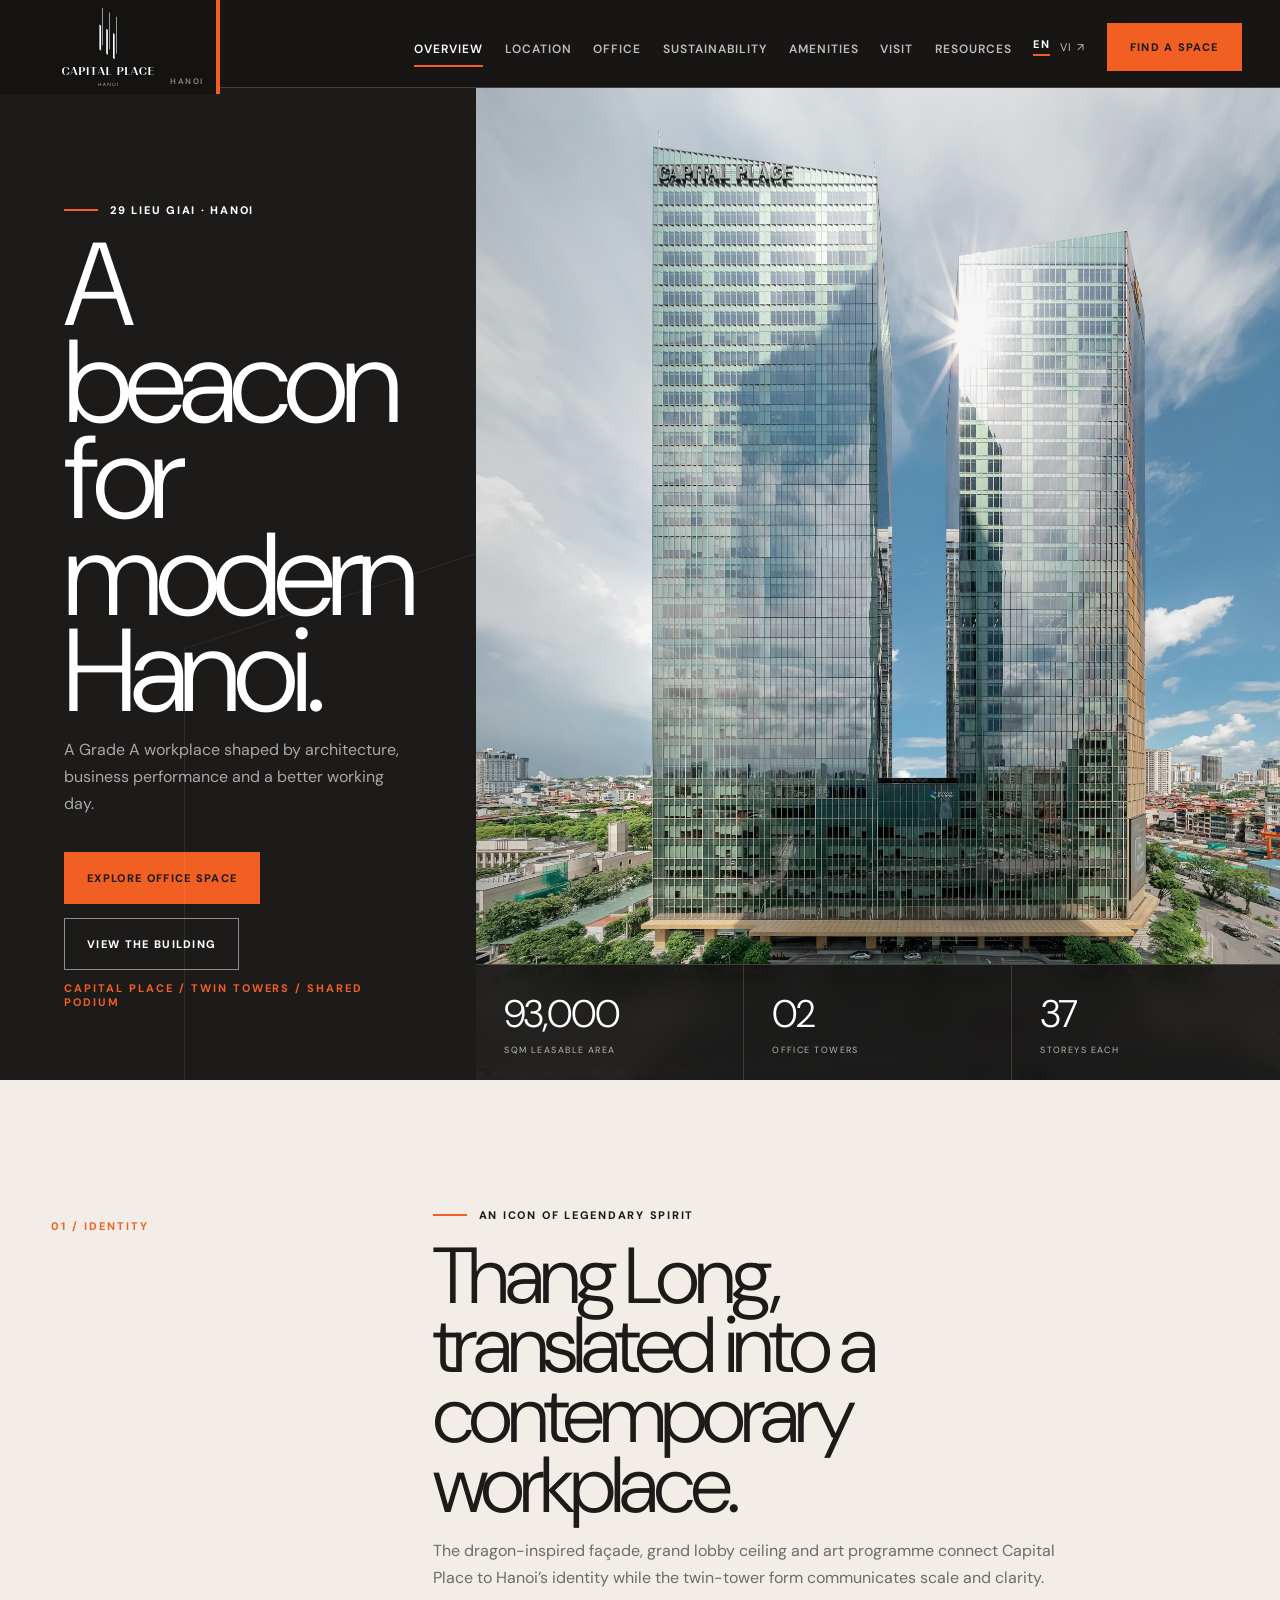
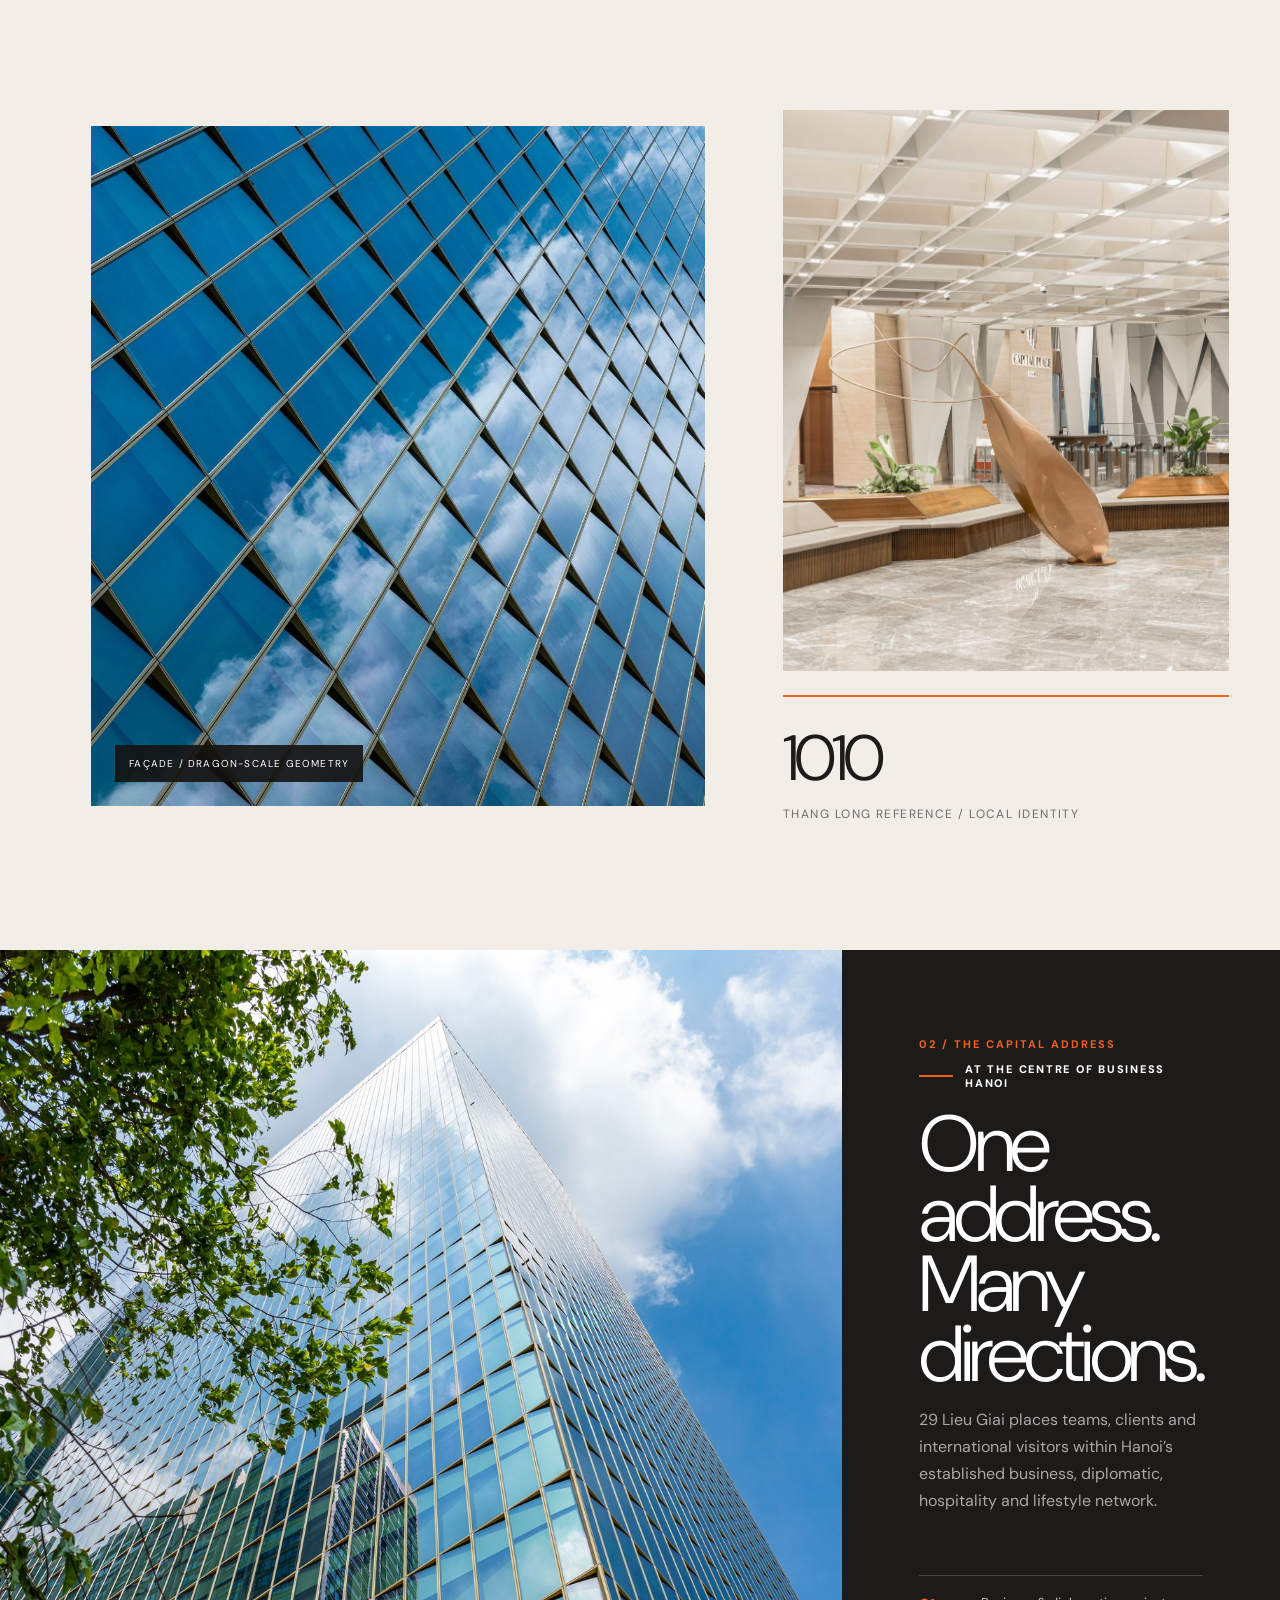
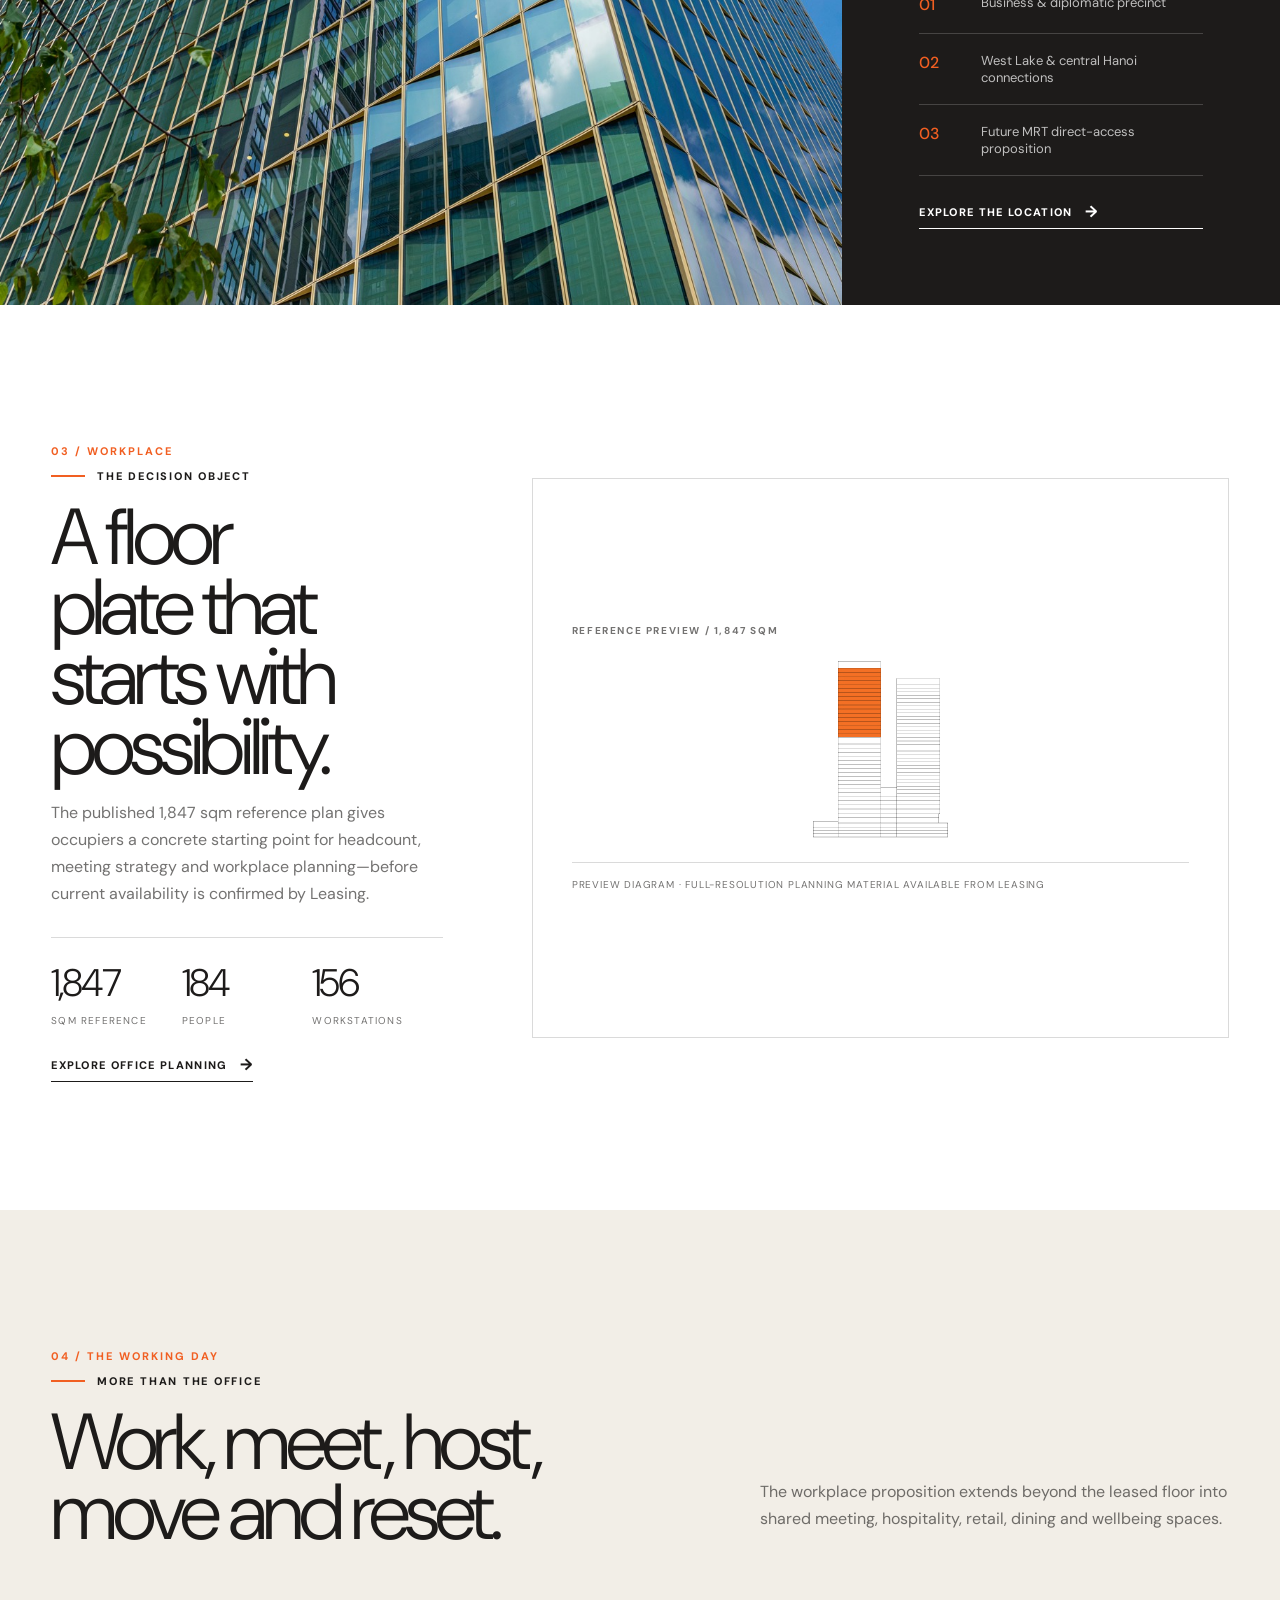
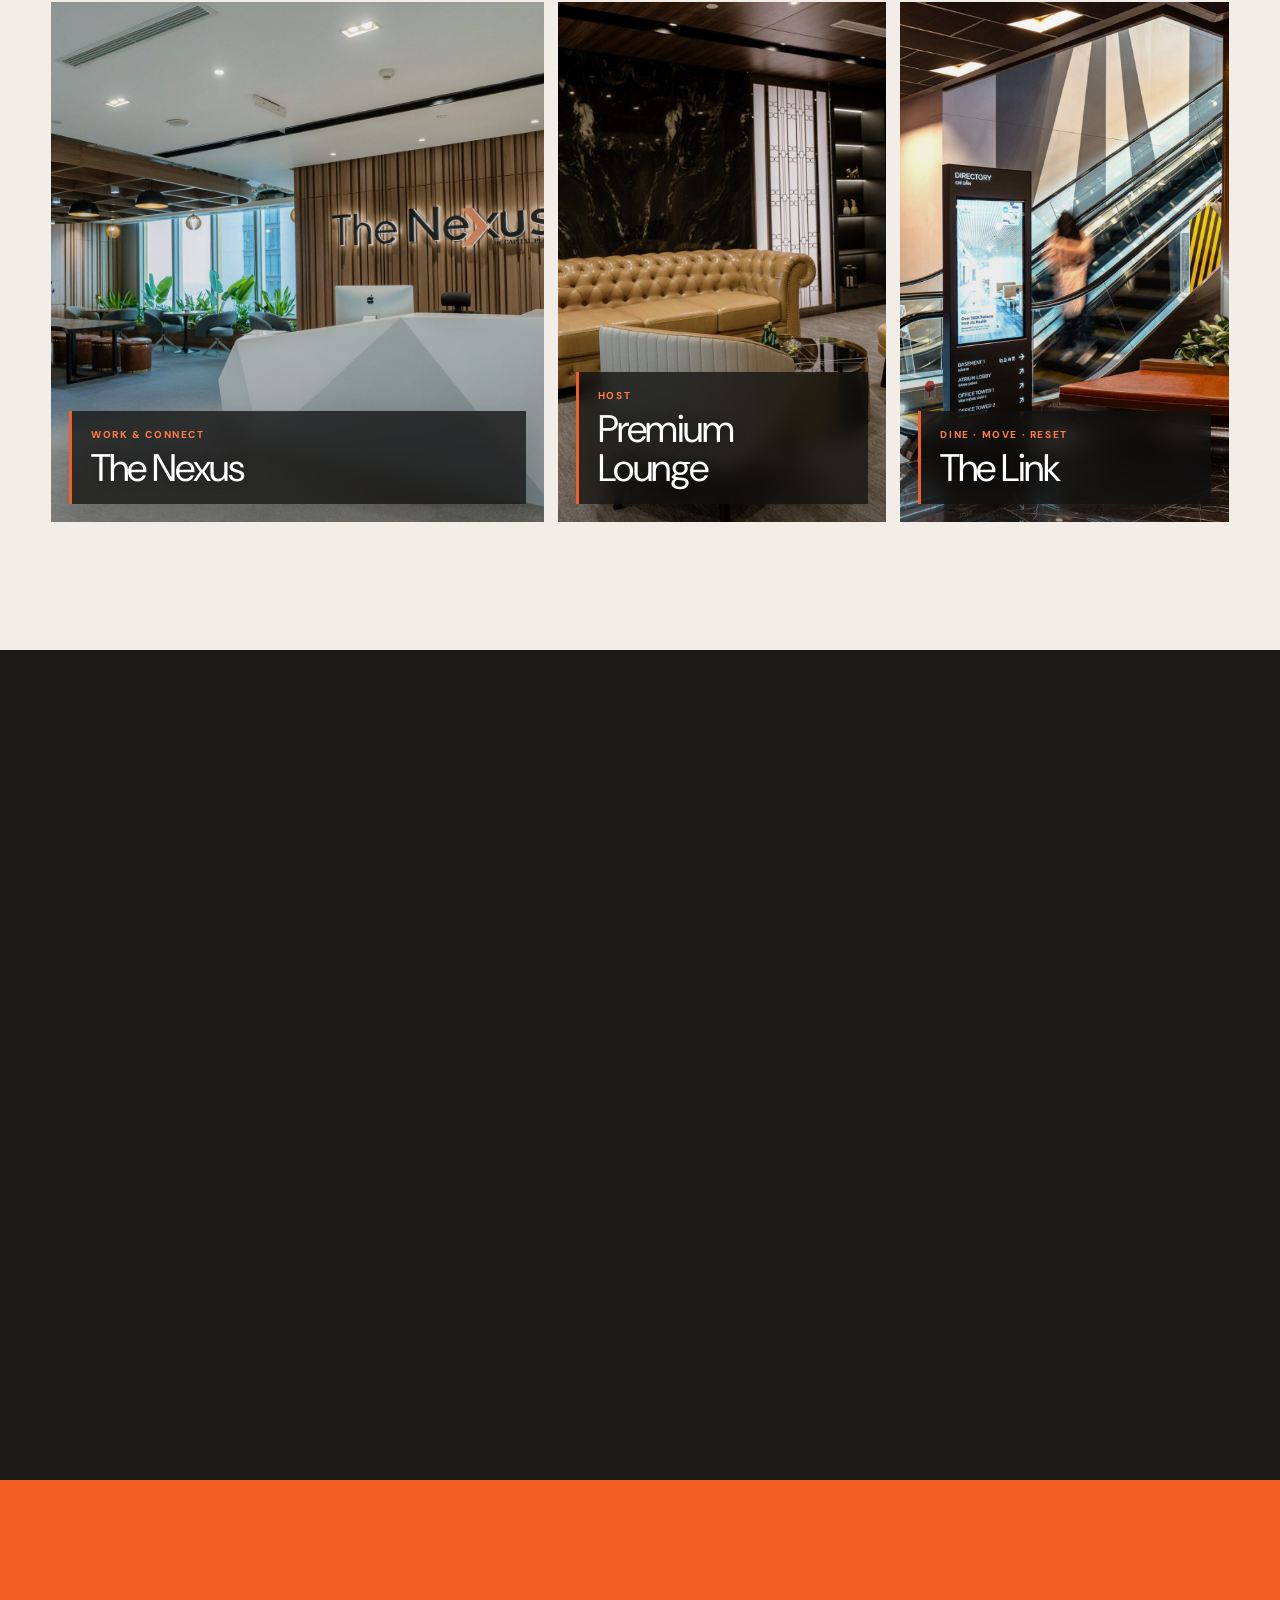
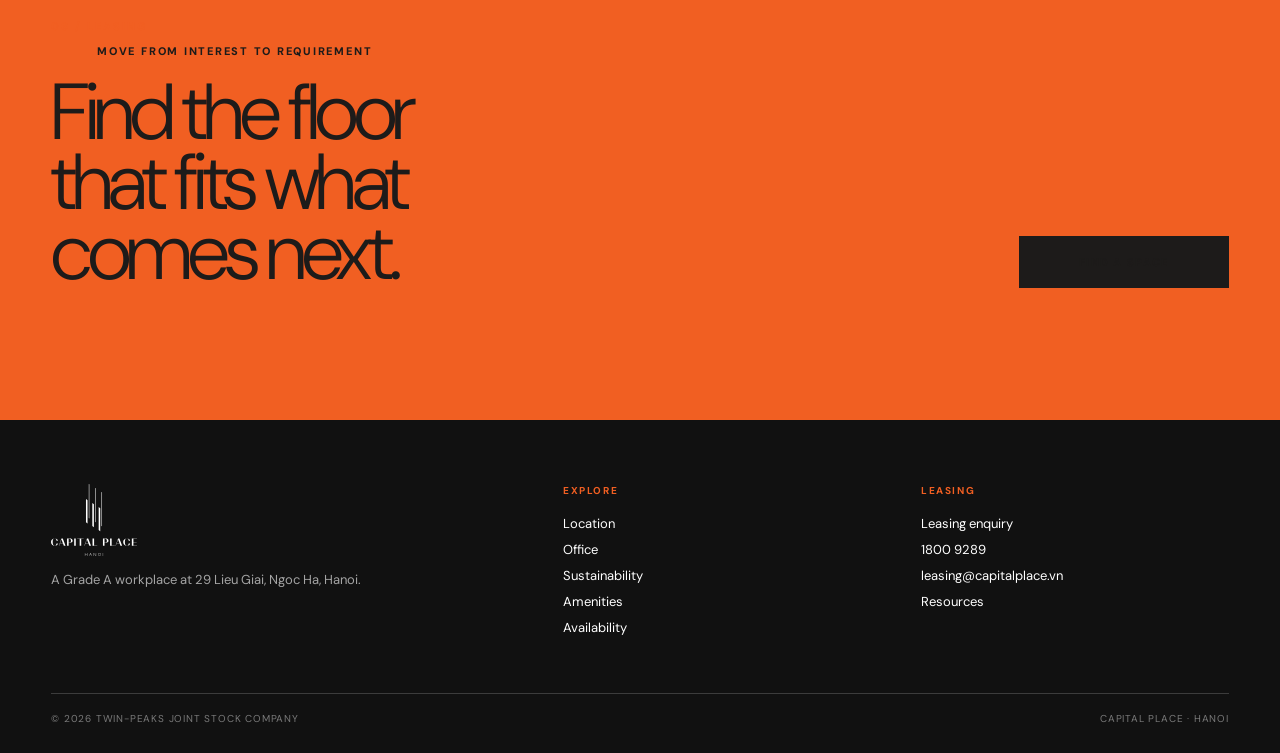
==== commit 716ccab5: "fix: load V6.4 responsive owner on home" ====
--- a/index.html
+++ b/index.html
@@ -2,7 +2,7 @@
 <html lang="en">
 <head>
   <meta charset="UTF-8" />
-  <meta name="viewport" content="width=device-width, initial-scale=1.0" />
+  <meta name="viewport" content="width=device-width, initial-scale=1.0, viewport-fit=cover" />
   <title>Capital Place Hanoi — A Beacon for Modern Hanoi</title>
   <meta name="description" content="Capital Place is a Grade A workplace at 29 Lieu Giai, Hanoi: two 37-storey towers, 93,000 sqm of leasable area, dual LEED credentials and flexible office floor plates." />
   <meta name="theme-color" content="#1d1b1a" />
@@ -11,6 +11,7 @@
   <link href="https://fonts.googleapis.com/css2?family=DM+Sans:wght@300;400;500;600;700&display=swap" rel="stylesheet" />
   <link rel="preload" as="image" href="assets/images/official/capital-place-towers.jpg" />
   <link rel="stylesheet" href="assets/capital-v6.css?v=20260901-3" />
+  <link rel="stylesheet" href="assets/capital-v6-responsive.css?v=20260901-1" />
 </head>
 <body class="cp6">
 <a class="skip-link" href="#main-content">Skip to content</a>
@@ -104,6 +105,6 @@
   <div class="cp6-footer-inner"><div class="cp6-footer-logo"><img src="assets/brand/capital-place-logo.svg" alt="Capital Place Hanoi" /><p>A Grade A workplace at 29 Lieu Giai, Ngoc Ha, Hanoi.</p></div><div><h4>Explore</h4><a href="location.html">Location</a><a href="office.html">Office</a><a href="sustainability.html">Sustainability</a><a href="amenities.html">Amenities</a><a href="availability.html">Availability</a></div><div><h4>Leasing</h4><a href="leasing.html">Leasing enquiry</a><a href="tel:18009289">1800 9289</a><a href="mailto:leasing@capitalplace.vn">leasing@capitalplace.vn</a><a href="resources.html">Resources</a></div></div>
   <div class="cp6-footer-bottom"><span>© 2026 Twin-Peaks Joint Stock Company</span><span>Capital Place · Hanoi</span></div>
 </footer>
-<script src="assets/capital-v6.js?v=20260901-1"></script>
+<script src="assets/capital-v6.js?v=20260901-2"></script>
 </body>
 </html>
--- a/assets/capital-v6-responsive.css
+++ b/assets/capital-v6-responsive.css
@@ -0,0 +1,269 @@
+/* Capital Place V6.4 — Responsive & device strategy owner
+   Mobile hardening for 320px+, touch, safe areas, zoom/reflow and landscape.
+   Loaded after capital-v6.css and capital-v6-utility.css.
+*/
+:root{
+  --cp-touch:44px;
+  --cp-mobile-nav:76px;
+}
+
+[id]{scroll-margin-top:calc(104px + env(safe-area-inset-top,0px))}
+body.cp6 :where(.cp6-copy,.cp6-footer a,.cp6-contact-meta a,.cp6-prose a,.cp6-form-note){overflow-wrap:anywhere}
+body.cp6 :where(a,button,input,select,textarea,summary){-webkit-tap-highlight-color:rgba(241,95,34,.18)}
+body.cp6 :where(.cp6-primary,.cp6-secondary,.cp6-link,.cp6-menu,.cp6-nav-cta,summary){touch-action:manipulation}
+body.cp6 :where(a,button,input,select,textarea,summary):focus-visible{
+  outline:2px solid var(--cp-orange);
+  outline-offset:3px;
+}
+
+@media (hover:none),(pointer:coarse){
+  body.cp6 :where(.cp6-primary,.cp6-secondary,.cp6-link,.cp6-nav-links a,.cp6-footer a,.cp6-contact-meta a,.cp6-faq-list summary){min-height:var(--cp-touch)}
+}
+
+@media(max-width:900px){
+  body.cp6{min-width:0}
+  body.cp6.cp6-menu-open{
+    position:fixed;
+    inset-inline:0;
+    width:100%;
+    overflow:hidden;
+  }
+  body.cp6 :where(main,section,.container,.cp6-page-hero-copy,.cp6-feature-copy,.cp6-address-copy,.cp6-footer-inner)>*{min-width:0}
+
+  .cp6-nav{
+    height:calc(var(--cp-mobile-nav) + env(safe-area-inset-top,0px));
+    padding-top:env(safe-area-inset-top,0px);
+  }
+  .cp6-nav-inner{
+    height:var(--cp-mobile-nav);
+    grid-template-columns:minmax(132px,164px) minmax(0,1fr);
+    padding-left:env(safe-area-inset-left,0px);
+    padding-right:env(safe-area-inset-right,0px);
+  }
+  .cp6-brand{min-width:0}
+  .cp6-nav-links{
+    top:calc(var(--cp-mobile-nav) + env(safe-area-inset-top,0px))!important;
+    bottom:0;
+    height:auto;
+    max-height:none!important;
+    padding:12px max(20px,env(safe-area-inset-right,0px)) calc(22px + env(safe-area-inset-bottom,0px)) max(20px,env(safe-area-inset-left,0px))!important;
+    background:rgba(20,19,18,.985)!important;
+    overscroll-behavior:contain;
+    -webkit-overflow-scrolling:touch;
+  }
+  .cp6-nav-links>a:not(.cp6-nav-cta){
+    display:flex;
+    align-items:center;
+    min-height:52px;
+    padding:0!important;
+    font-size:13px!important;
+    line-height:1.25;
+  }
+  .cp6-nav-cta{
+    width:100%;
+    min-height:54px!important;
+    margin-top:16px;
+    font-size:12px;
+  }
+  .cp6-lang{
+    display:flex!important;
+    align-items:center;
+    min-height:52px;
+    gap:14px;
+    padding:0;
+    border-bottom:1px solid var(--cp-line-light);
+    font-size:12px;
+  }
+  .cp6-lang a{display:flex;align-items:center;min-height:44px}
+  .cp6-menu{
+    display:flex;
+    align-items:center;
+    justify-content:center;
+    width:46px;
+    height:46px;
+    margin-right:max(16px,env(safe-area-inset-right,0px));
+    touch-action:manipulation;
+  }
+  .cp6-menu span,.cp6-menu span::before,.cp6-menu span::after{transition:transform .2s var(--cp-ease),top .2s var(--cp-ease),opacity .2s var(--cp-ease),background-color .2s var(--cp-ease)}
+  .cp6-menu[aria-expanded="true"] span{background:transparent}
+  .cp6-menu[aria-expanded="true"] span::before{top:0;transform:rotate(45deg)}
+  .cp6-menu[aria-expanded="true"] span::after{top:0;transform:rotate(-45deg)}
+
+  .cp6-hero,.cp6-page-hero{padding-top:calc(var(--cp-mobile-nav) + env(safe-area-inset-top,0px))}
+  .cp6-hero-copy,.cp6-page-hero-copy{
+    padding-left:max(var(--cp-gutter),env(safe-area-inset-left,0px));
+    padding-right:max(var(--cp-gutter),env(safe-area-inset-right,0px));
+  }
+  .cp6-hero-actions{gap:10px}
+  .cp6-page-hero-media,.cp6-hero-media{min-width:0}
+  .cp6-footer{
+    padding-left:max(var(--cp-gutter),env(safe-area-inset-left,0px));
+    padding-right:max(var(--cp-gutter),env(safe-area-inset-right,0px));
+    padding-bottom:calc(28px + env(safe-area-inset-bottom,0px));
+  }
+
+  @supports selector(:has(*)){
+    .cp6-page-hero:has(.cp6-page-hero-media img[src*="location-hero.jpg"]){
+      padding-top:calc(var(--cp-mobile-nav) + env(safe-area-inset-top,0px));
+    }
+    .cp6-page-hero:has(.cp6-page-hero-media img[src*="location-hero.jpg"]) .cp6-page-hero-media{
+      inset:calc(var(--cp-mobile-nav) + env(safe-area-inset-top,0px)) 0 0;
+    }
+    .cp6-page-hero:has(.cp6-page-hero-media img[src*="location-hero.jpg"]) .cp6-page-hero-copy{
+      min-height:calc(100svh - var(--cp-mobile-nav) - env(safe-area-inset-top,0px));
+      padding-left:max(var(--cp-gutter),env(safe-area-inset-left,0px));
+      padding-right:calc(max(var(--cp-gutter),env(safe-area-inset-right,0px)) + 42px);
+    }
+    .cp6-page-hero:has(.cp6-page-hero-media img[src*="architecture-lobby-official.jpg"]) .cp6-page-hero-copy::before{
+      overflow-wrap:anywhere;
+      word-break:break-word;
+      line-height:1.5;
+    }
+  }
+}
+
+@media(max-width:600px){
+  :root{--cp-gutter:clamp(18px,5vw,22px)}
+
+  .cp6-display,.cp6-h1{
+    font-size:clamp(42px,13vw,58px)!important;
+    line-height:1.01!important;
+    letter-spacing:-.04em!important;
+    text-wrap:balance;
+  }
+  .cp6-h2{
+    font-size:clamp(36px,10.8vw,50px)!important;
+    line-height:1.04!important;
+    letter-spacing:-.04em!important;
+  }
+  .cp6-h3{font-size:clamp(26px,8vw,36px);line-height:1.08}
+  .cp6-copy{font-size:16px;line-height:1.65}
+  .cp6-index{font-size:11px;line-height:1.45;letter-spacing:.14em}
+  .cp6-kicker{font-size:11px;line-height:1.45;letter-spacing:.13em;flex-wrap:wrap}
+
+  .cp6-hero-actions{width:100%;flex-direction:column;align-items:stretch}
+  .cp6-hero-actions>.cp6-primary,.cp6-hero-actions>.cp6-secondary{
+    width:100%;
+    min-width:0;
+    min-height:54px;
+    padding-inline:18px;
+    font-size:12px;
+    line-height:1.3;
+    text-align:center;
+  }
+  .cp6-link{
+    min-height:44px;
+    align-items:center;
+    margin-top:22px;
+    font-size:11.5px;
+    line-height:1.35;
+  }
+
+  .cp6-hero-media{min-height:58svh}
+  .cp6-hero-facts{grid-template-columns:repeat(2,minmax(0,1fr))}
+  .cp6-hero-facts span{padding:14px 12px}
+  .cp6-hero-facts span:nth-child(3){display:block!important;grid-column:1/-1;border-top:1px solid rgba(255,255,255,.15)}
+  .cp6-hero-facts strong{font-size:clamp(24px,8vw,32px);line-height:1}
+  .cp6-hero-facts small{font-size:9px;line-height:1.35;letter-spacing:.11em}
+
+  .cp6-section{padding:clamp(58px,16vw,72px) 0}
+  .cp6-story-main,.cp6-story-side figure,.cp6-address-media,.cp6-map-visual,.cp6-feature-media{
+    min-height:clamp(300px,86vw,390px)!important;
+  }
+  .cp6-experience-card,.cp6-experience-card:nth-child(2),.cp6-experience-card:nth-child(3),.cp6-surround-grid figure,.cp6-surround-grid figure:nth-child(2),.cp6-surround-grid figure:nth-child(3){
+    min-height:clamp(330px,108vw,420px)!important;
+  }
+  .cp6-experience-card div{left:12px;right:12px;bottom:12px;padding:14px 15px}
+  .cp6-experience-card h3{font-size:clamp(28px,9vw,38px);line-height:1.04}
+
+  .cp6-floor-sheet,.cp6-plate-compare figure{min-height:0!important;padding:20px!important}
+  .cp6-floor-sheet::before{margin-bottom:18px}
+  .cp6-floor-sheet::after{margin-top:18px;font-size:9px;letter-spacing:.06em}
+  .cp6-floor-sheet img,.cp6-plate-compare figure img{max-width:min(100%,320px)!important;max-height:330px!important}
+  .cp6-floor-stats{grid-template-columns:repeat(3,minmax(0,1fr))!important;gap:0}
+  .cp6-floor-stats span{padding:16px 8px 0 0;min-width:0}
+  .cp6-floor-stats strong{font-size:clamp(24px,8vw,34px)}
+  .cp6-floor-stats small{font-size:9px;line-height:1.35;letter-spacing:.08em;overflow-wrap:anywhere}
+
+  .cp6-availability-panel{padding:22px 18px}
+  .cp6-status{font-size:11px;line-height:1.45;letter-spacing:.1em;align-items:flex-start}
+  .cp6-status i{margin-top:4px;flex:0 0 auto}
+  .cp6-field label{font-size:11px;line-height:1.35;letter-spacing:.09em}
+  .cp6-field input,.cp6-field select,.cp6-field textarea{
+    min-height:54px;
+    font-size:16px;
+    line-height:1.35;
+  }
+  .cp6-field textarea{min-height:140px}
+  .cp6-field.full .cp6-primary{width:100%;min-height:54px;font-size:12px}
+  .cp6-form-note{font-size:13px;line-height:1.55}
+
+  .cp6-leasing-band{gap:24px}
+  .cp6-leasing-band .cp6-primary{width:100%;min-width:0;min-height:54px;font-size:12px}
+
+  .cp6-footer{padding-top:50px;padding-bottom:calc(22px + env(safe-area-inset-bottom,0px))}
+  .cp6-footer-inner{gap:28px}
+  .cp6-footer h4{font-size:11px;margin-bottom:10px}
+  .cp6-footer a{display:flex;align-items:center;min-height:44px;margin:0;font-size:14px;line-height:1.35}
+  .cp6-footer-bottom{margin-top:32px;font-size:10px;line-height:1.5}
+
+  @supports selector(:has(*)){
+    .cp6-page-hero:has(.cp6-page-hero-media img[src*="location-hero.jpg"]) .cp6-page-hero-copy{
+      min-height:calc(100svh - var(--cp-mobile-nav) - env(safe-area-inset-top,0px));
+      padding-top:54px;
+      padding-bottom:44px;
+      padding-right:calc(var(--cp-gutter) + 42px);
+    }
+    .cp6-page-hero:has(.cp6-page-hero-media img[src*="location-hero.jpg"]) .cp6-page-hero-media::before{width:36px;font-size:8px}
+    .cp6-page-hero:has(.cp6-page-hero-media img[src*="amenities-hero.jpg"]) .cp6-page-hero-media>img{width:100%!important}
+    .cp6-page-hero:has(.cp6-page-hero-media img[src*="amenities-hero.jpg"]) .cp6-page-hero-media::before,
+    .cp6-page-hero:has(.cp6-page-hero-media img[src*="amenities-hero.jpg"]) .cp6-page-hero-media::after{display:none}
+    .cp6-page-hero:has(.cp6-page-hero-media img[src*="office-hero.jpg"]) .cp6-page-hero-copy,
+    .cp6-page-hero:has(.cp6-page-hero-media img[src*="sustainability-hero.jpg"]) .cp6-page-hero-copy,
+    .cp6-page-hero:has(.cp6-page-hero-media img[src*="amenities-hero.jpg"]) .cp6-page-hero-copy,
+    .cp6-page-hero:has(.cp6-page-hero-media img[src*="capital-place-towers.jpg"]) .cp6-page-hero-copy,
+    .cp6-page-hero:has(.cp6-page-hero-media img[src*="architecture-lobby-official.jpg"]) .cp6-page-hero-copy{
+      padding-top:52px;
+      padding-bottom:48px;
+    }
+  }
+}
+
+@media(max-width:360px){
+  :root{--cp-gutter:16px}
+  .cp6-nav-inner{grid-template-columns:140px minmax(0,1fr)}
+  .cp6-brand{padding:4px 16px}
+  .cp6-brand img{width:70px}
+  .cp6-menu{width:44px;height:44px;margin-right:max(10px,env(safe-area-inset-right,0px))}
+  .cp6-display,.cp6-h1{font-size:clamp(40px,12.8vw,48px)!important}
+  .cp6-h2{font-size:clamp(34px,10.5vw,42px)!important}
+  .cp6-hero-facts span{padding:12px 8px}
+  .cp6-experience-card div{left:10px;right:10px;bottom:10px}
+  .cp6-availability-panel{padding:20px 16px}
+}
+
+@media(max-width:900px) and (orientation:landscape) and (max-height:600px){
+  :root{--cp-mobile-nav:64px}
+  .cp6-brand img{width:68px}
+  .cp6-menu{width:44px;height:44px}
+  .cp6-hero-copy,.cp6-page-hero-copy{padding-top:36px!important;padding-bottom:36px!important}
+  .cp6-hero-media,.cp6-page-hero-media{min-height:72dvh!important}
+  .cp6-nav-links>a:not(.cp6-nav-cta){min-height:46px}
+  .cp6-nav-cta{min-height:48px!important}
+  @supports selector(:has(*)){
+    .cp6-page-hero:has(.cp6-page-hero-media img[src*="location-hero.jpg"]) .cp6-page-hero-copy{
+      min-height:calc(100dvh - var(--cp-mobile-nav) - env(safe-area-inset-top,0px));
+      padding-top:34px!important;
+      padding-bottom:34px!important;
+    }
+  }
+}
+
+@media(prefers-reduced-motion:reduce){
+  .cp6-menu span,.cp6-menu span::before,.cp6-menu span::after{transition:none!important}
+}
+
+@media(forced-colors:active){
+  body.cp6 :where(a,button,input,select,textarea,summary):focus-visible{outline:2px solid CanvasText}
+  .cp6-menu,.cp6-primary,.cp6-secondary,.cp6-nav-cta{border:1px solid ButtonText}
+}
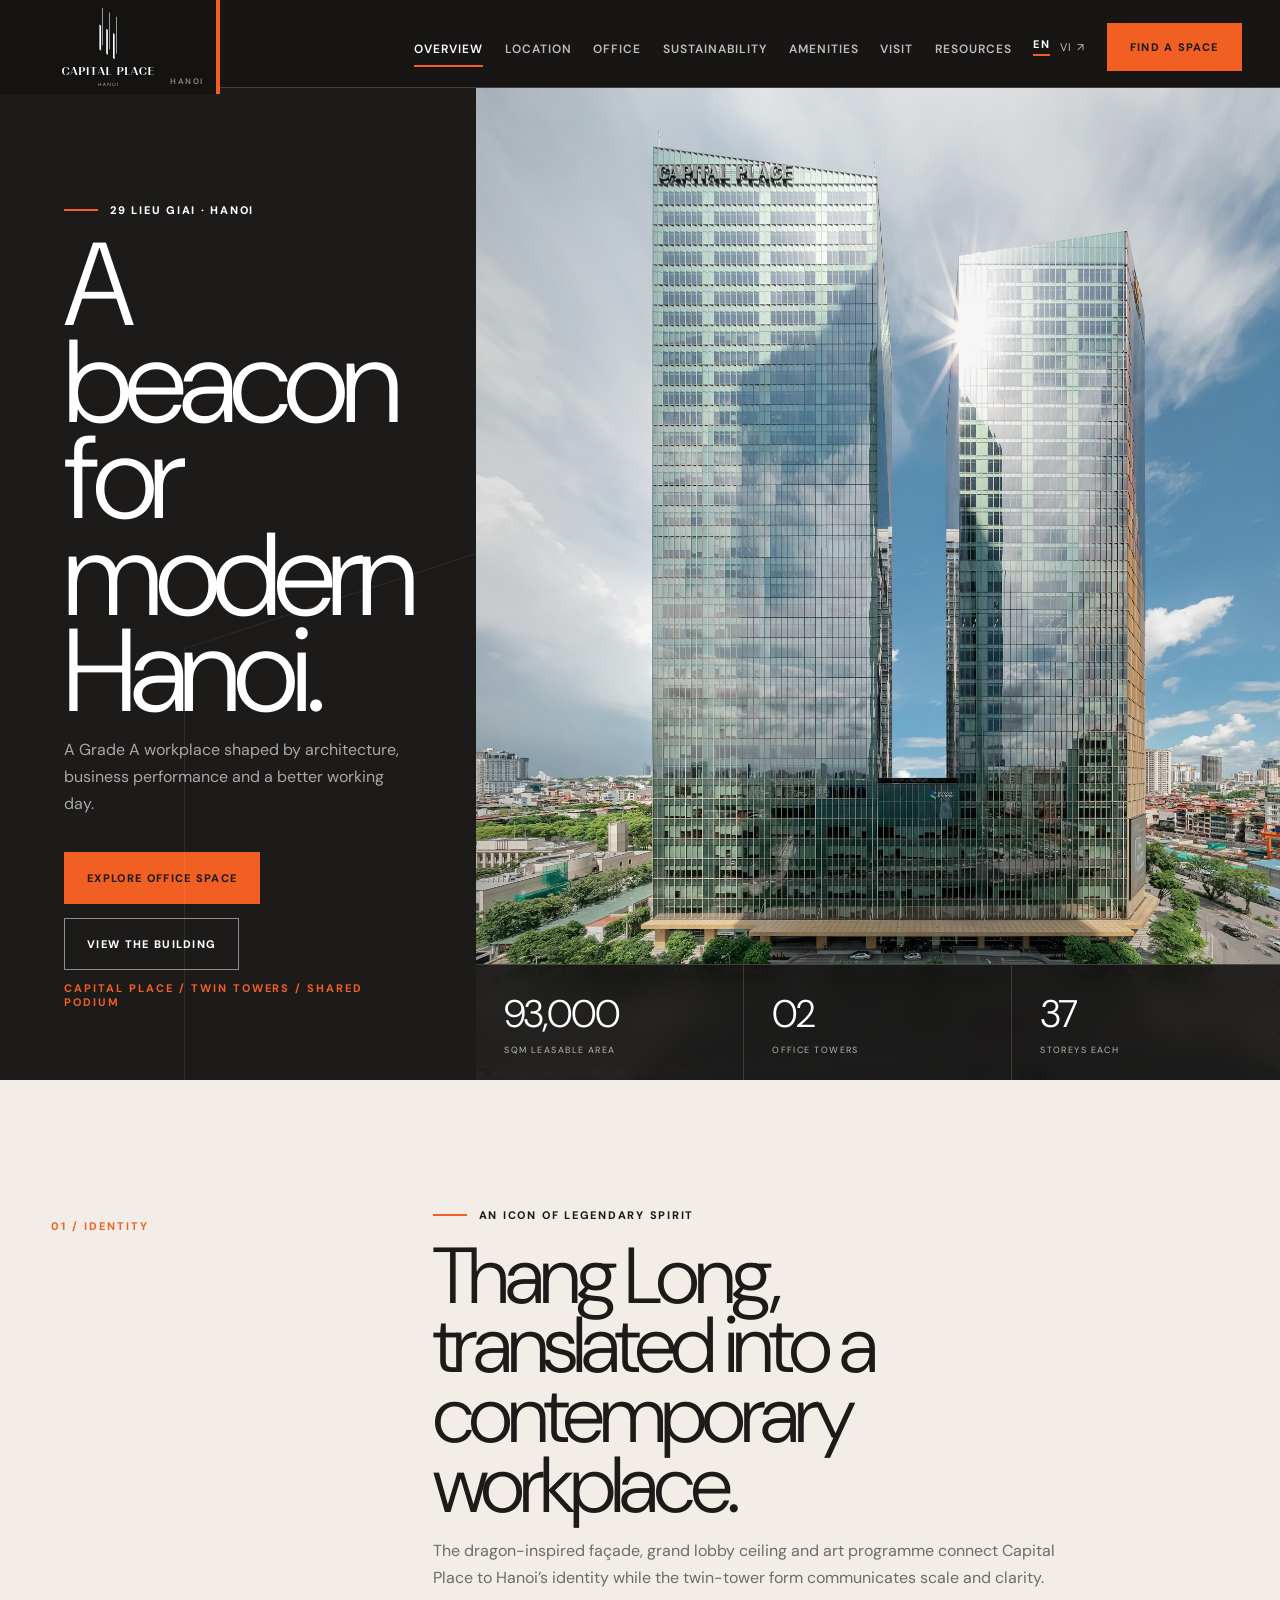
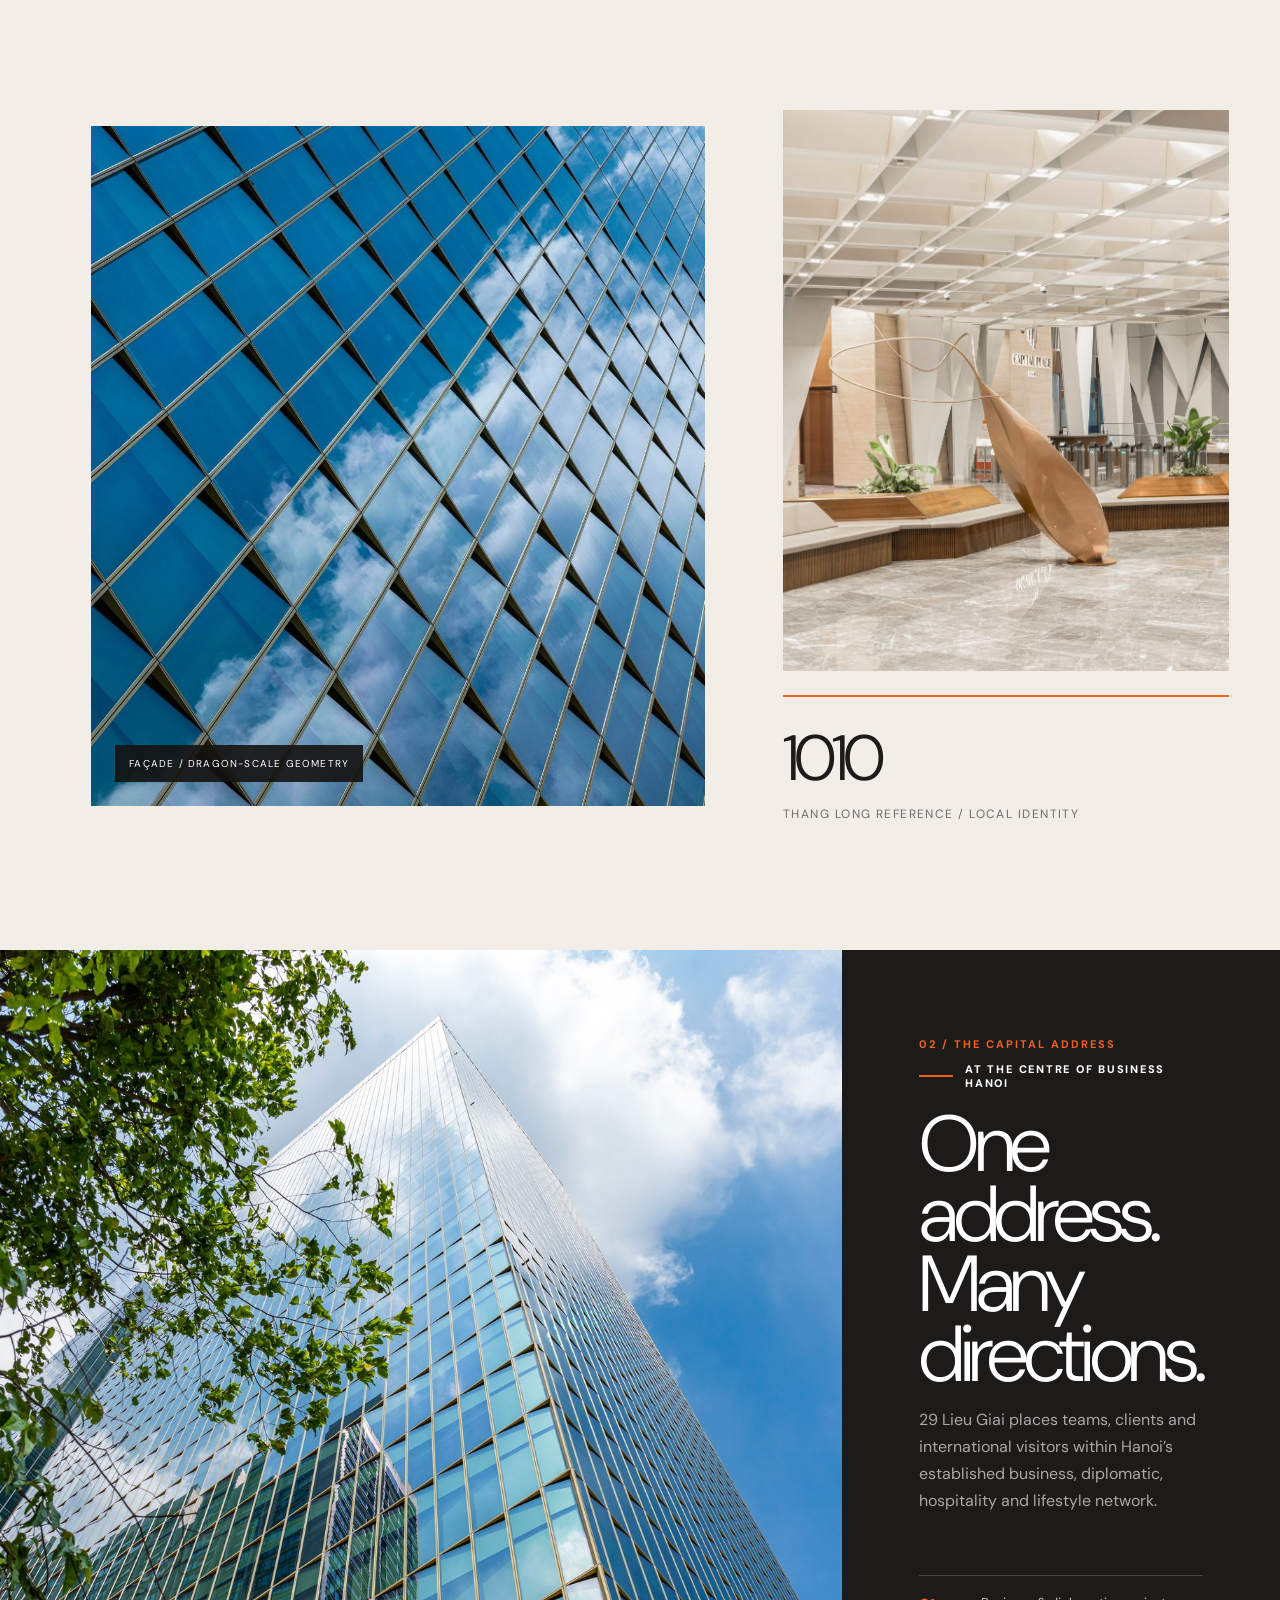
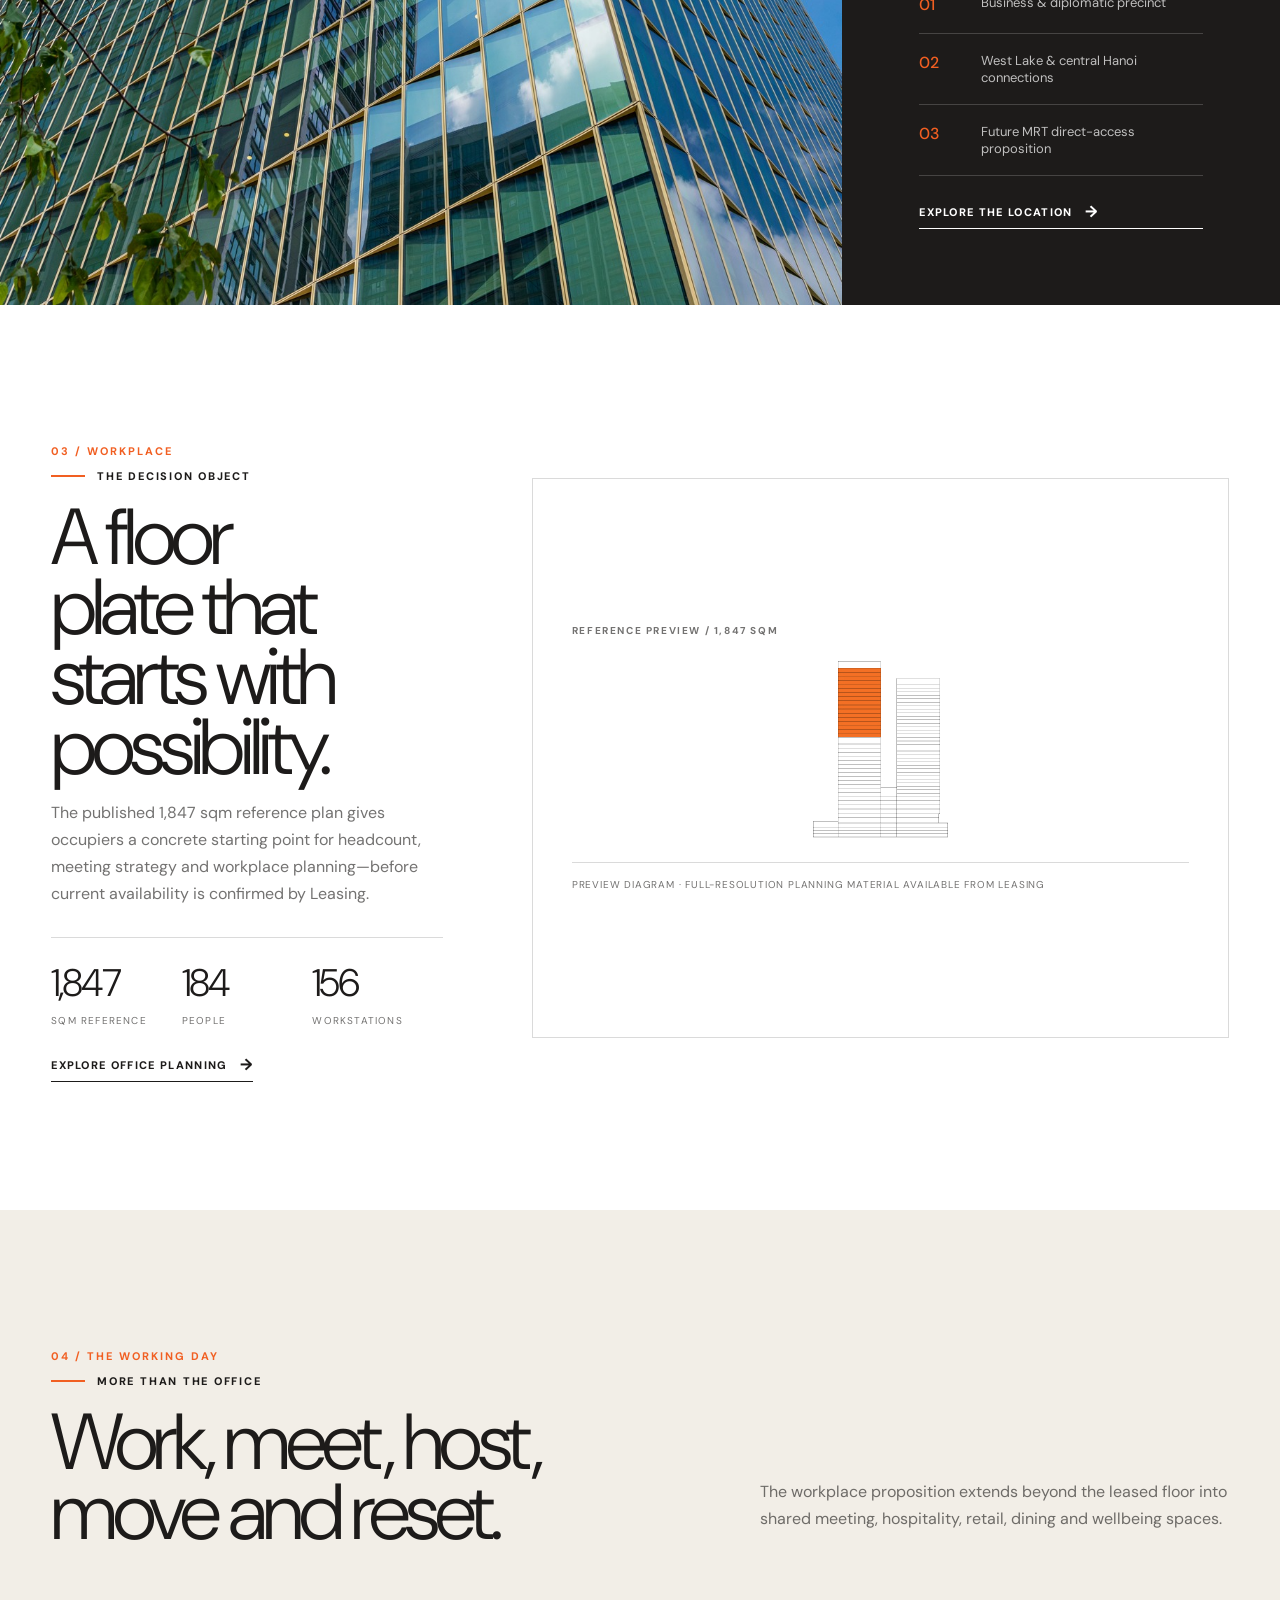
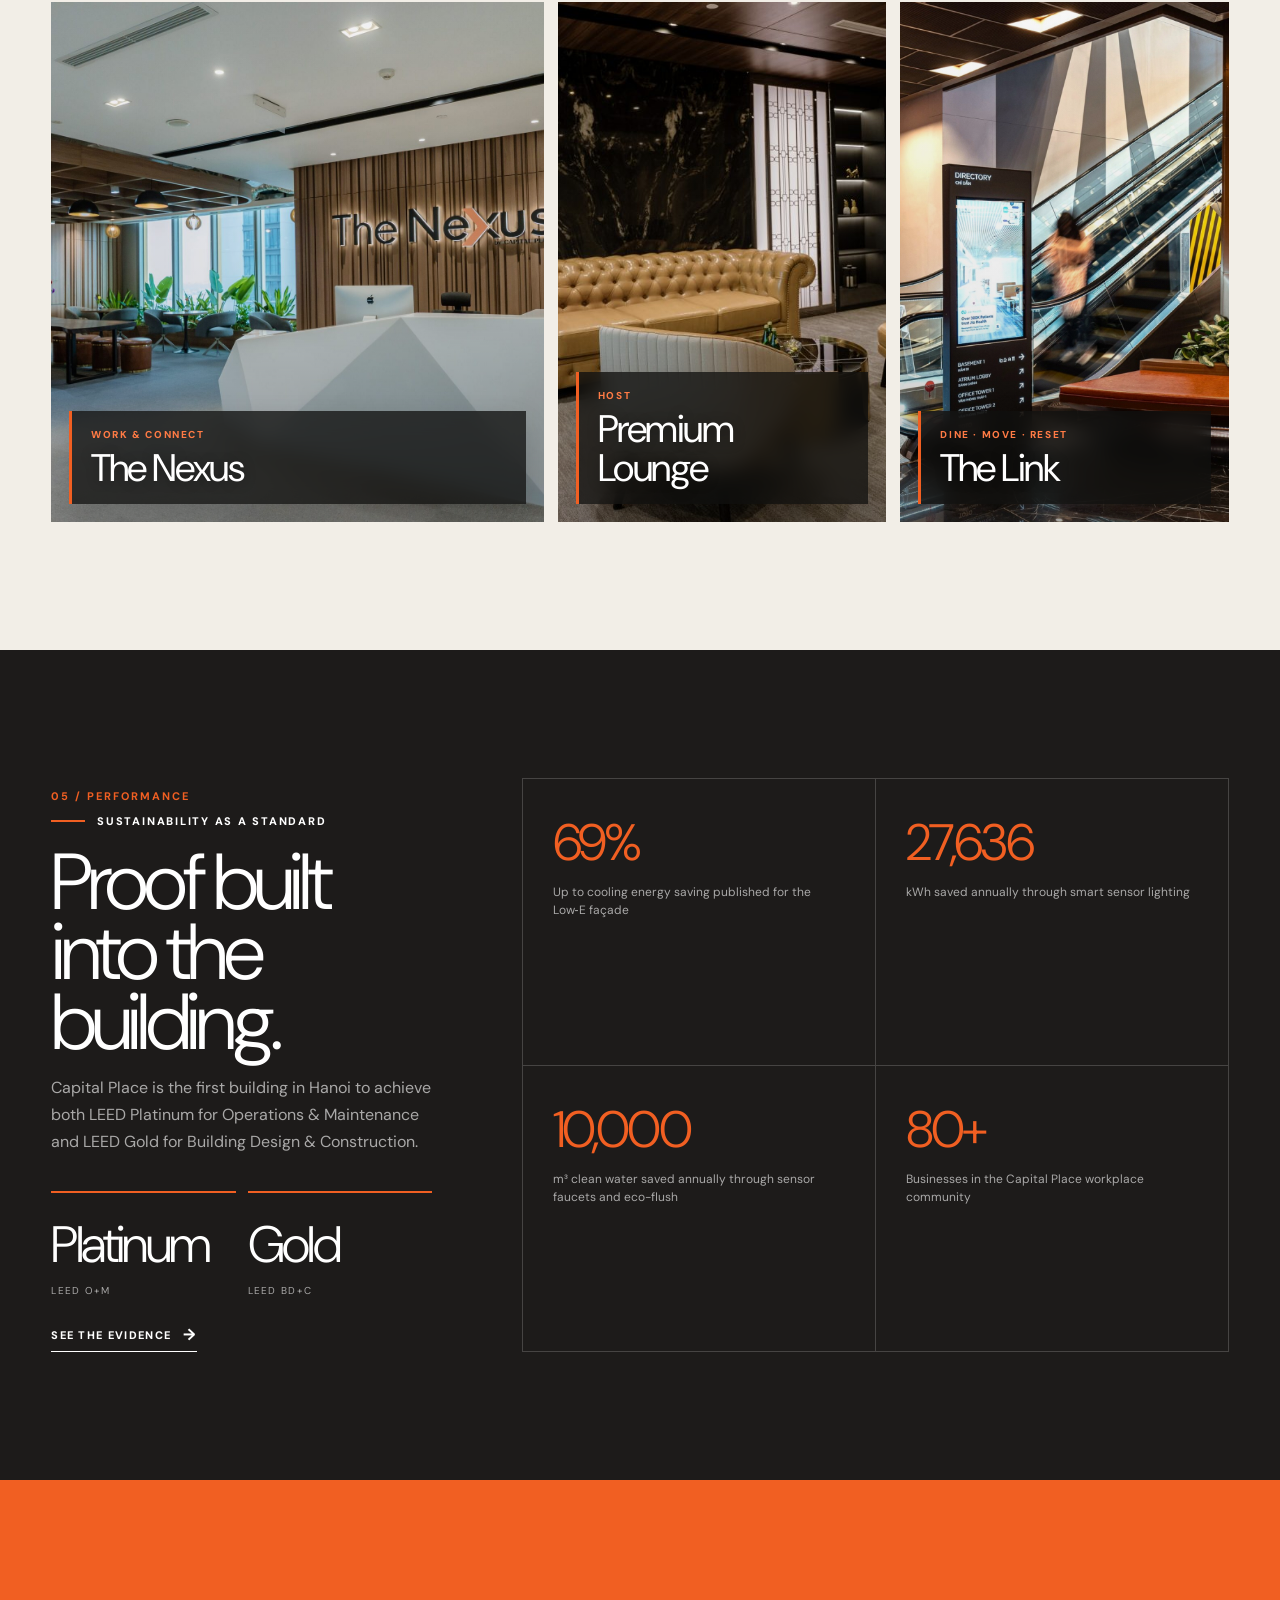
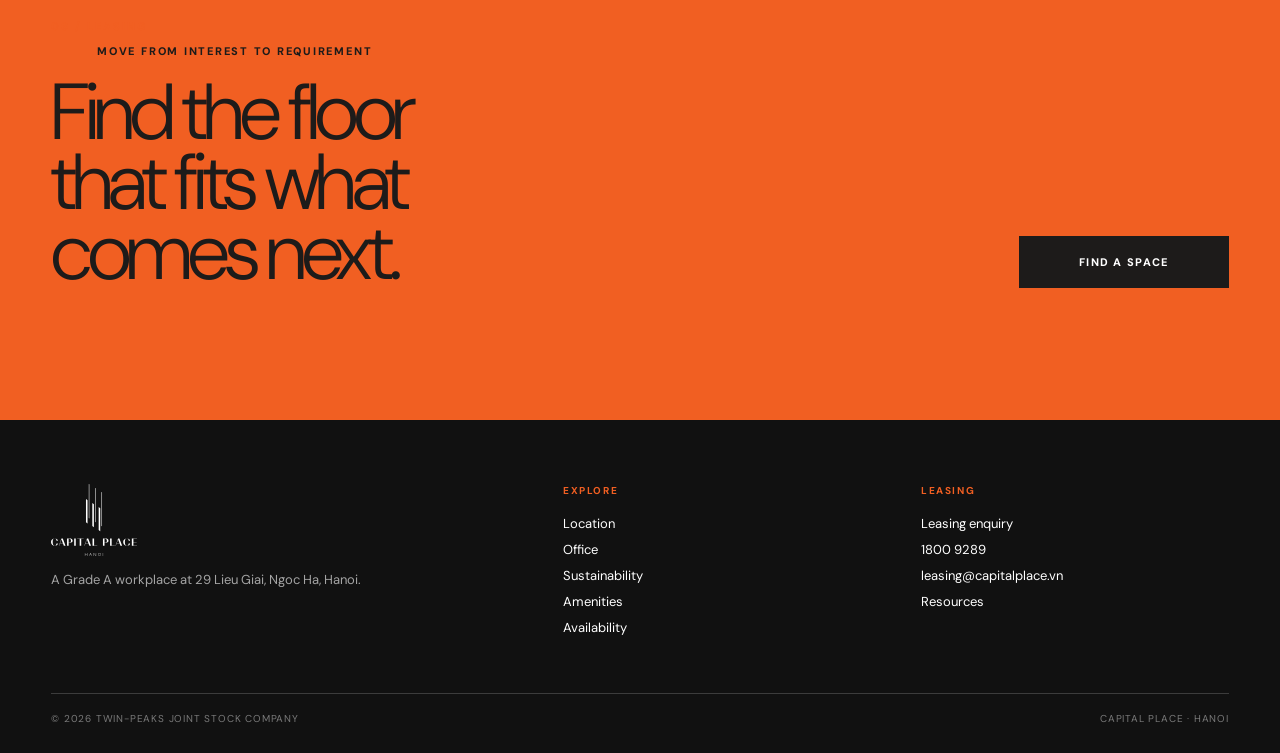
==== commit a10a11cd: "fix: load CTA contrast owner on homepage" ====
--- a/index.html
+++ b/index.html
@@ -12,6 +12,7 @@
   <link rel="preload" as="image" href="assets/images/official/capital-place-towers.jpg" />
   <link rel="stylesheet" href="assets/capital-v6.css?v=20260901-3" />
   <link rel="stylesheet" href="assets/capital-v6-responsive.css?v=20260901-1" />
+  <link rel="stylesheet" href="assets/capital-v6-cta-contrast.css?v=20260901-1" />
 </head>
 <body class="cp6">
 <a class="skip-link" href="#main-content">Skip to content</a>
--- a/assets/capital-v6-responsive.css
+++ b/assets/capital-v6-responsive.css
@@ -8,7 +8,7 @@
 }
 
 [id]{scroll-margin-top:calc(104px + env(safe-area-inset-top,0px))}
-body.cp6 :where(.cp6-copy,.cp6-footer a,.cp6-contact-meta a,.cp6-prose a,.cp6-form-note){overflow-wrap:anywhere}
+body.cp6 :where(.cp6-copy,.cp6-footer a,.cp6-contact-meta a,.cp6-prose a,.cp6-form-note,.cp6-resource span){overflow-wrap:anywhere}
 body.cp6 :where(a,button,input,select,textarea,summary){-webkit-tap-highlight-color:rgba(241,95,34,.18)}
 body.cp6 :where(.cp6-primary,.cp6-secondary,.cp6-link,.cp6-menu,.cp6-nav-cta,summary){touch-action:manipulation}
 body.cp6 :where(a,button,input,select,textarea,summary):focus-visible{
@@ -90,6 +90,7 @@
   .cp6-menu[aria-expanded="true"] span::after{top:0;transform:rotate(-45deg)}
 
   .cp6-hero,.cp6-page-hero{padding-top:calc(var(--cp-mobile-nav) + env(safe-area-inset-top,0px))}
+  .cp6-utility-hero{padding-top:calc(var(--cp-mobile-nav) + env(safe-area-inset-top,0px) + 58px)}
   .cp6-hero-copy,.cp6-page-hero-copy{
     padding-left:max(var(--cp-gutter),env(safe-area-inset-left,0px));
     padding-right:max(var(--cp-gutter),env(safe-area-inset-right,0px));
@@ -101,6 +102,14 @@
     padding-right:max(var(--cp-gutter),env(safe-area-inset-right,0px));
     padding-bottom:calc(28px + env(safe-area-inset-bottom,0px));
   }
+
+  .cp6-error{
+    padding-top:max(28px,env(safe-area-inset-top,0px));
+    padding-left:env(safe-area-inset-left,0px);
+    padding-right:env(safe-area-inset-right,0px);
+  }
+  .cp6-error-copy{min-width:0}
+  .cp6-error-media{min-height:52svh}
 
   @supports selector(:has(*)){
     .cp6-page-hero:has(.cp6-page-hero-media img[src*="location-hero.jpg"]){
@@ -197,6 +206,19 @@
   .cp6-field textarea{min-height:140px}
   .cp6-field.full .cp6-primary{width:100%;min-height:54px;font-size:12px}
   .cp6-form-note{font-size:13px;line-height:1.55}
+  .cp6-contact-meta a{display:flex;align-items:center;min-height:44px;overflow-wrap:anywhere}
+
+  .cp6-resource{min-height:180px;padding:22px}
+  .cp6-resource small{font-size:11px;line-height:1.35}
+  .cp6-resource h3{margin:16px 0;font-size:clamp(24px,7.5vw,32px);line-height:1.08}
+  .cp6-resource span{font-size:13px;line-height:1.45}
+  .cp6-step-grid article{min-height:0;padding:24px 22px}
+  .cp6-step-grid h3{margin:30px 0 10px;font-size:23px}
+  .cp6-step-grid p{font-size:14px;line-height:1.55}
+  .cp6-faq-list summary{padding:22px 42px 22px 0;font-size:clamp(18px,5.7vw,22px);line-height:1.25}
+  .cp6-faq-list summary::after{top:20px}
+  .cp6-faq-list details p{font-size:15px;line-height:1.65;padding-bottom:24px}
+  .cp6-prose h2{margin-top:44px}
 
   .cp6-leasing-band{gap:24px}
   .cp6-leasing-band .cp6-primary{width:100%;min-width:0;min-height:54px;font-size:12px}
@@ -206,6 +228,11 @@
   .cp6-footer h4{font-size:11px;margin-bottom:10px}
   .cp6-footer a{display:flex;align-items:center;min-height:44px;margin:0;font-size:14px;line-height:1.35}
   .cp6-footer-bottom{margin-top:32px;font-size:10px;line-height:1.5}
+
+  .cp6-error{min-height:100dvh;padding-top:max(22px,env(safe-area-inset-top,0px));padding-bottom:env(safe-area-inset-bottom,0px)}
+  .cp6-error-copy{padding:48px var(--cp-gutter)}
+  .cp6-error-code{font-size:clamp(96px,35vw,120px);line-height:.75}
+  .cp6-error-media{min-height:44svh}
 
   @supports selector(:has(*)){
     .cp6-page-hero:has(.cp6-page-hero-media img[src*="location-hero.jpg"]) .cp6-page-hero-copy{
@@ -240,6 +267,7 @@
   .cp6-hero-facts span{padding:12px 8px}
   .cp6-experience-card div{left:10px;right:10px;bottom:10px}
   .cp6-availability-panel{padding:20px 16px}
+  .cp6-resource{padding:20px 18px}
 }
 
 @media(max-width:900px) and (orientation:landscape) and (max-height:600px){
@@ -247,6 +275,7 @@
   .cp6-brand img{width:68px}
   .cp6-menu{width:44px;height:44px}
   .cp6-hero-copy,.cp6-page-hero-copy{padding-top:36px!important;padding-bottom:36px!important}
+  .cp6-utility-hero{padding-top:calc(var(--cp-mobile-nav) + env(safe-area-inset-top,0px) + 36px)}
   .cp6-hero-media,.cp6-page-hero-media{min-height:72dvh!important}
   .cp6-nav-links>a:not(.cp6-nav-cta){min-height:46px}
   .cp6-nav-cta{min-height:48px!important}
@@ -266,4 +295,4 @@
 @media(forced-colors:active){
   body.cp6 :where(a,button,input,select,textarea,summary):focus-visible{outline:2px solid CanvasText}
   .cp6-menu,.cp6-primary,.cp6-secondary,.cp6-nav-cta{border:1px solid ButtonText}
-}
+}
--- a/assets/capital-v6-cta-contrast.css
+++ b/assets/capital-v6-cta-contrast.css
@@ -0,0 +1,14 @@
+/* Capital Place V6 — CTA contrast owner
+   Ensures primary actions remain readable when the button reverses to ink on orange leasing bands.
+*/
+body.cp6 .cp6-section.orange a.cp6-primary{
+  background:var(--cp-ink);
+  border-color:var(--cp-ink);
+  color:#fff!important;
+}
+body.cp6 .cp6-section.orange a.cp6-primary:hover,
+body.cp6 .cp6-section.orange a.cp6-primary:focus-visible{
+  background:#fff;
+  border-color:#fff;
+  color:var(--cp-ink)!important;
+}
